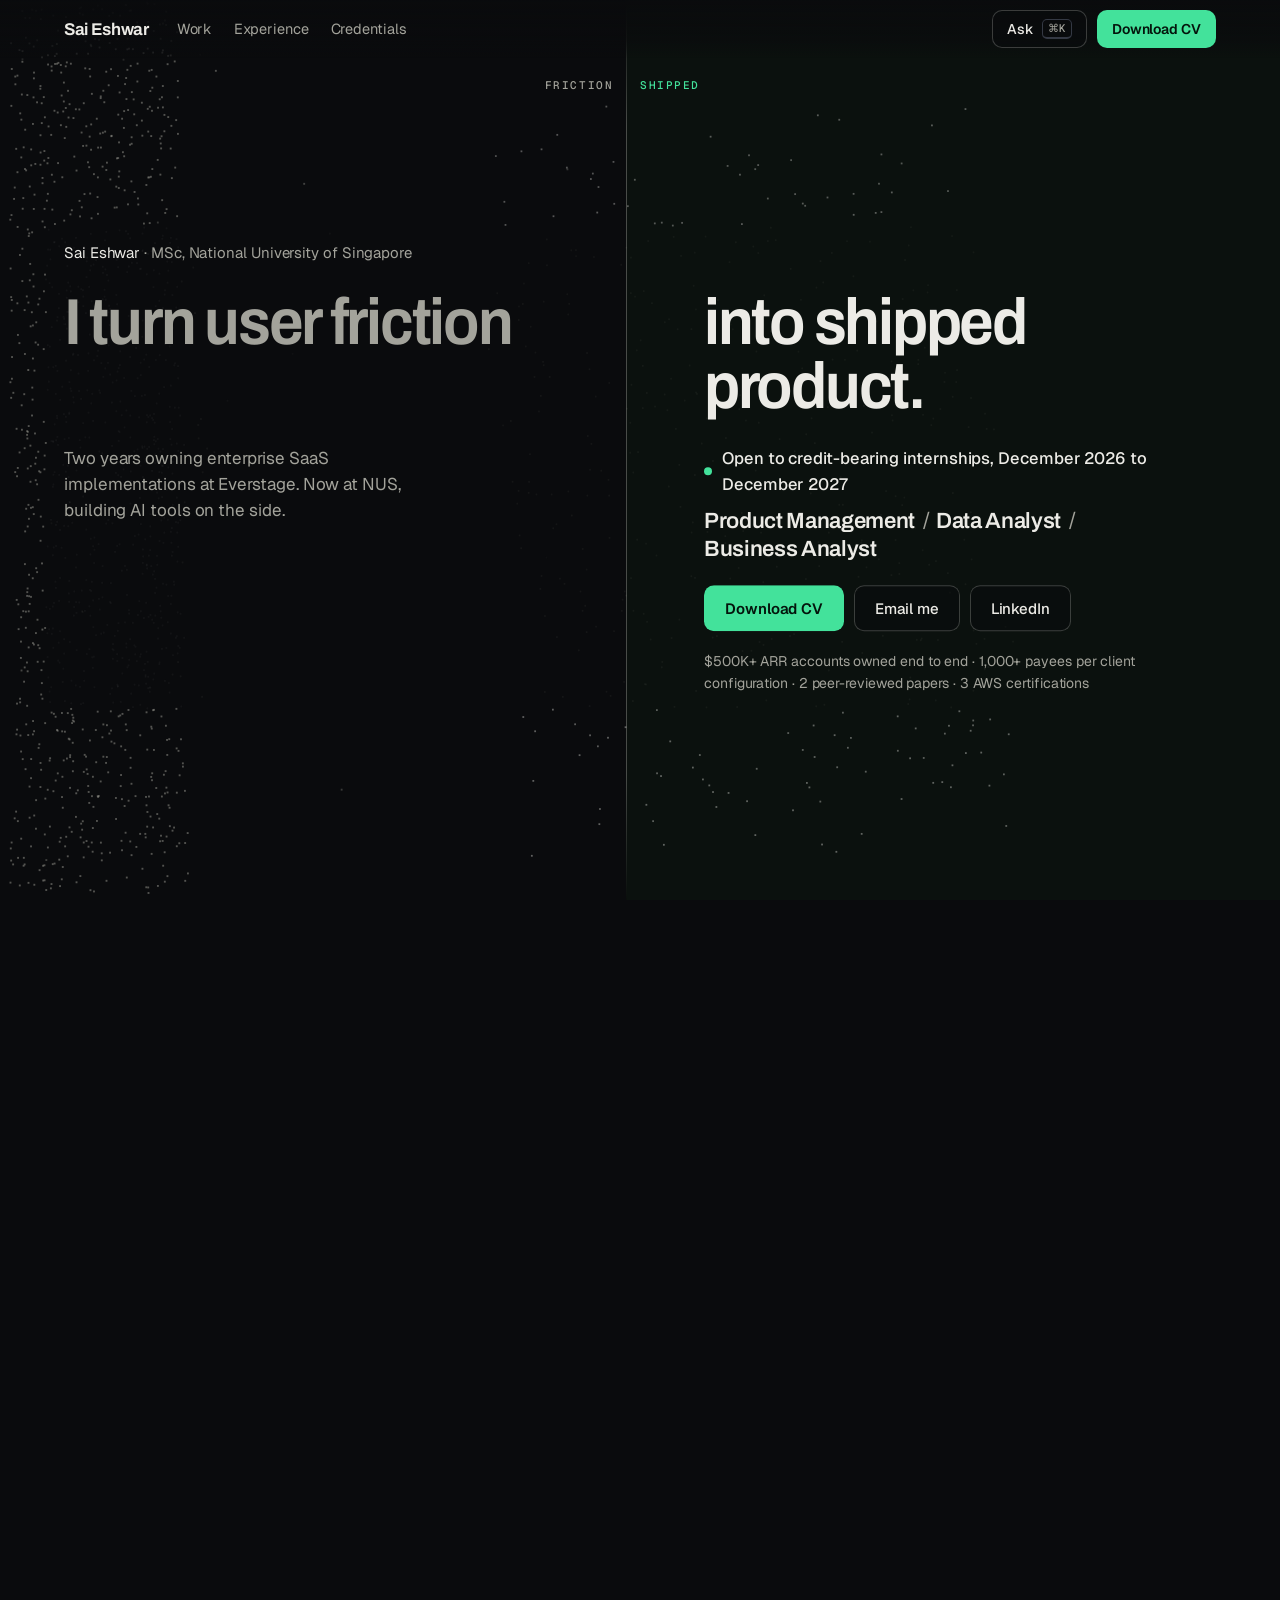
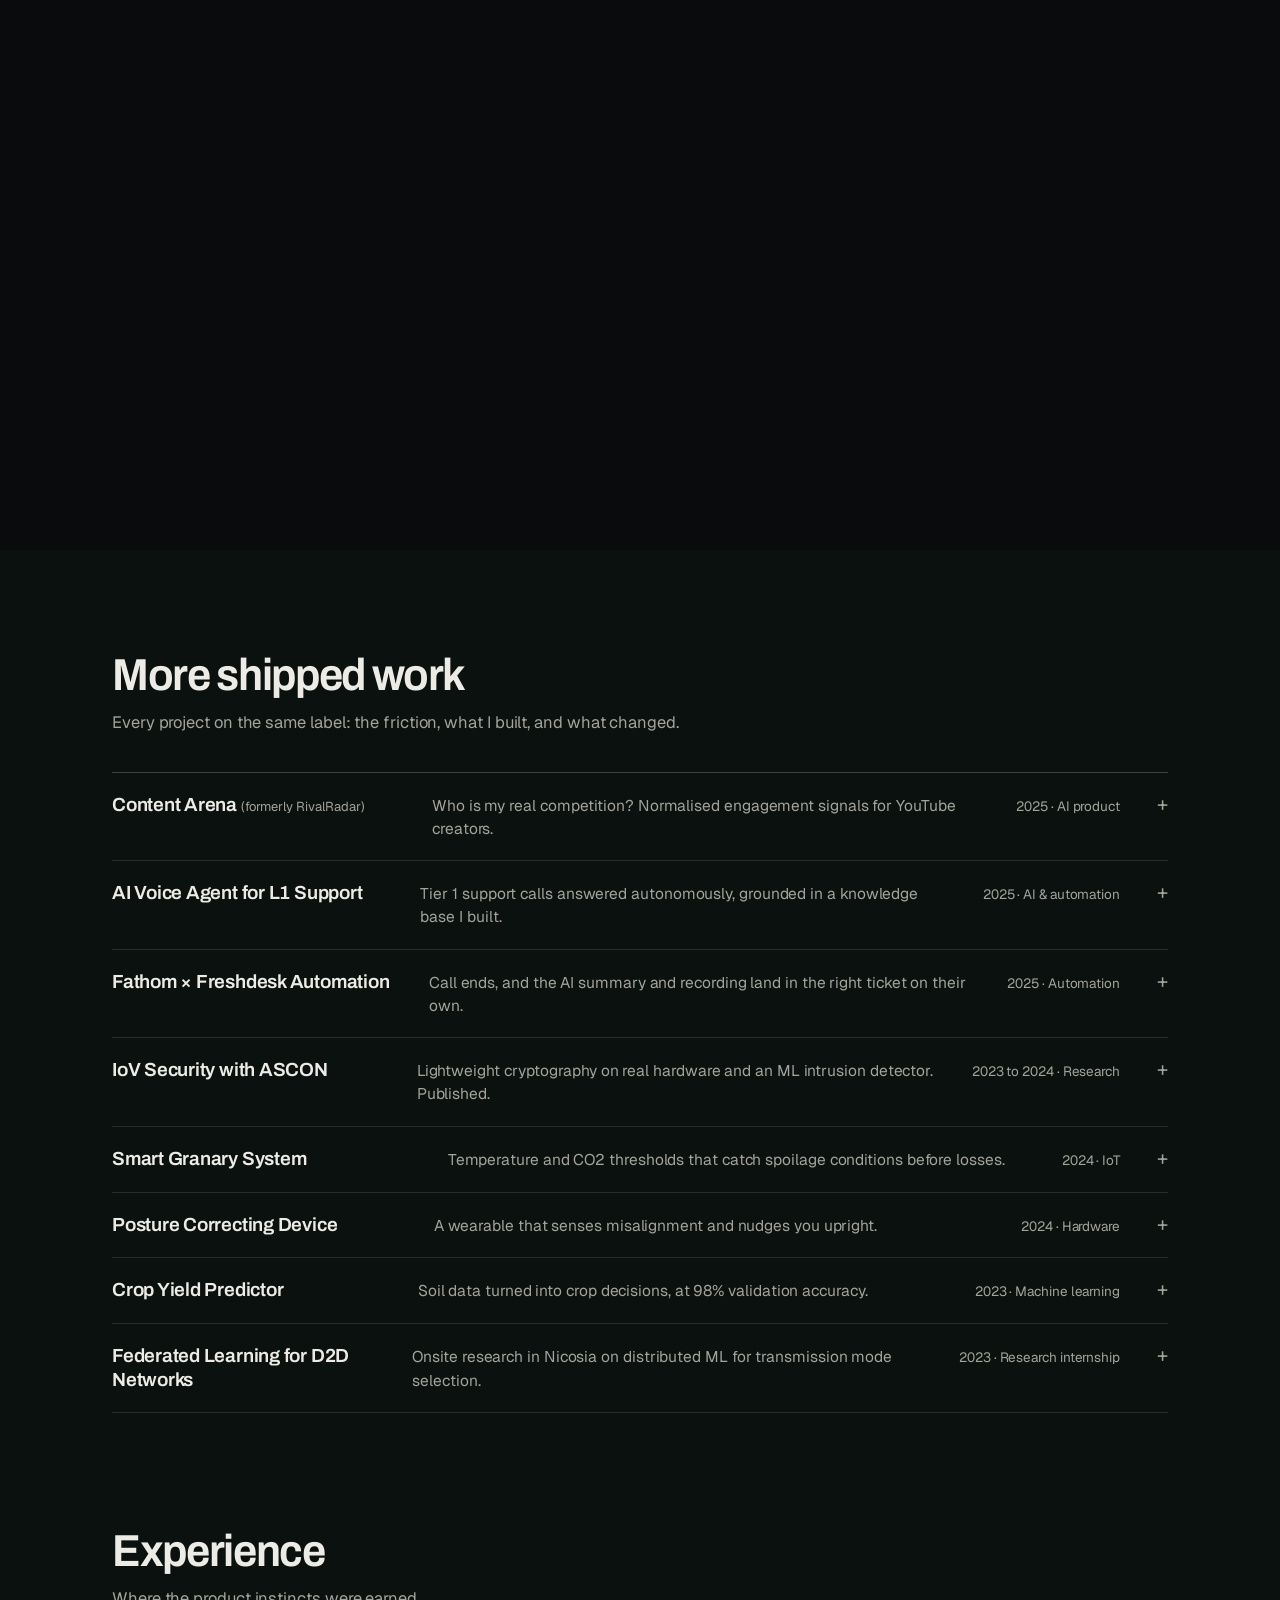
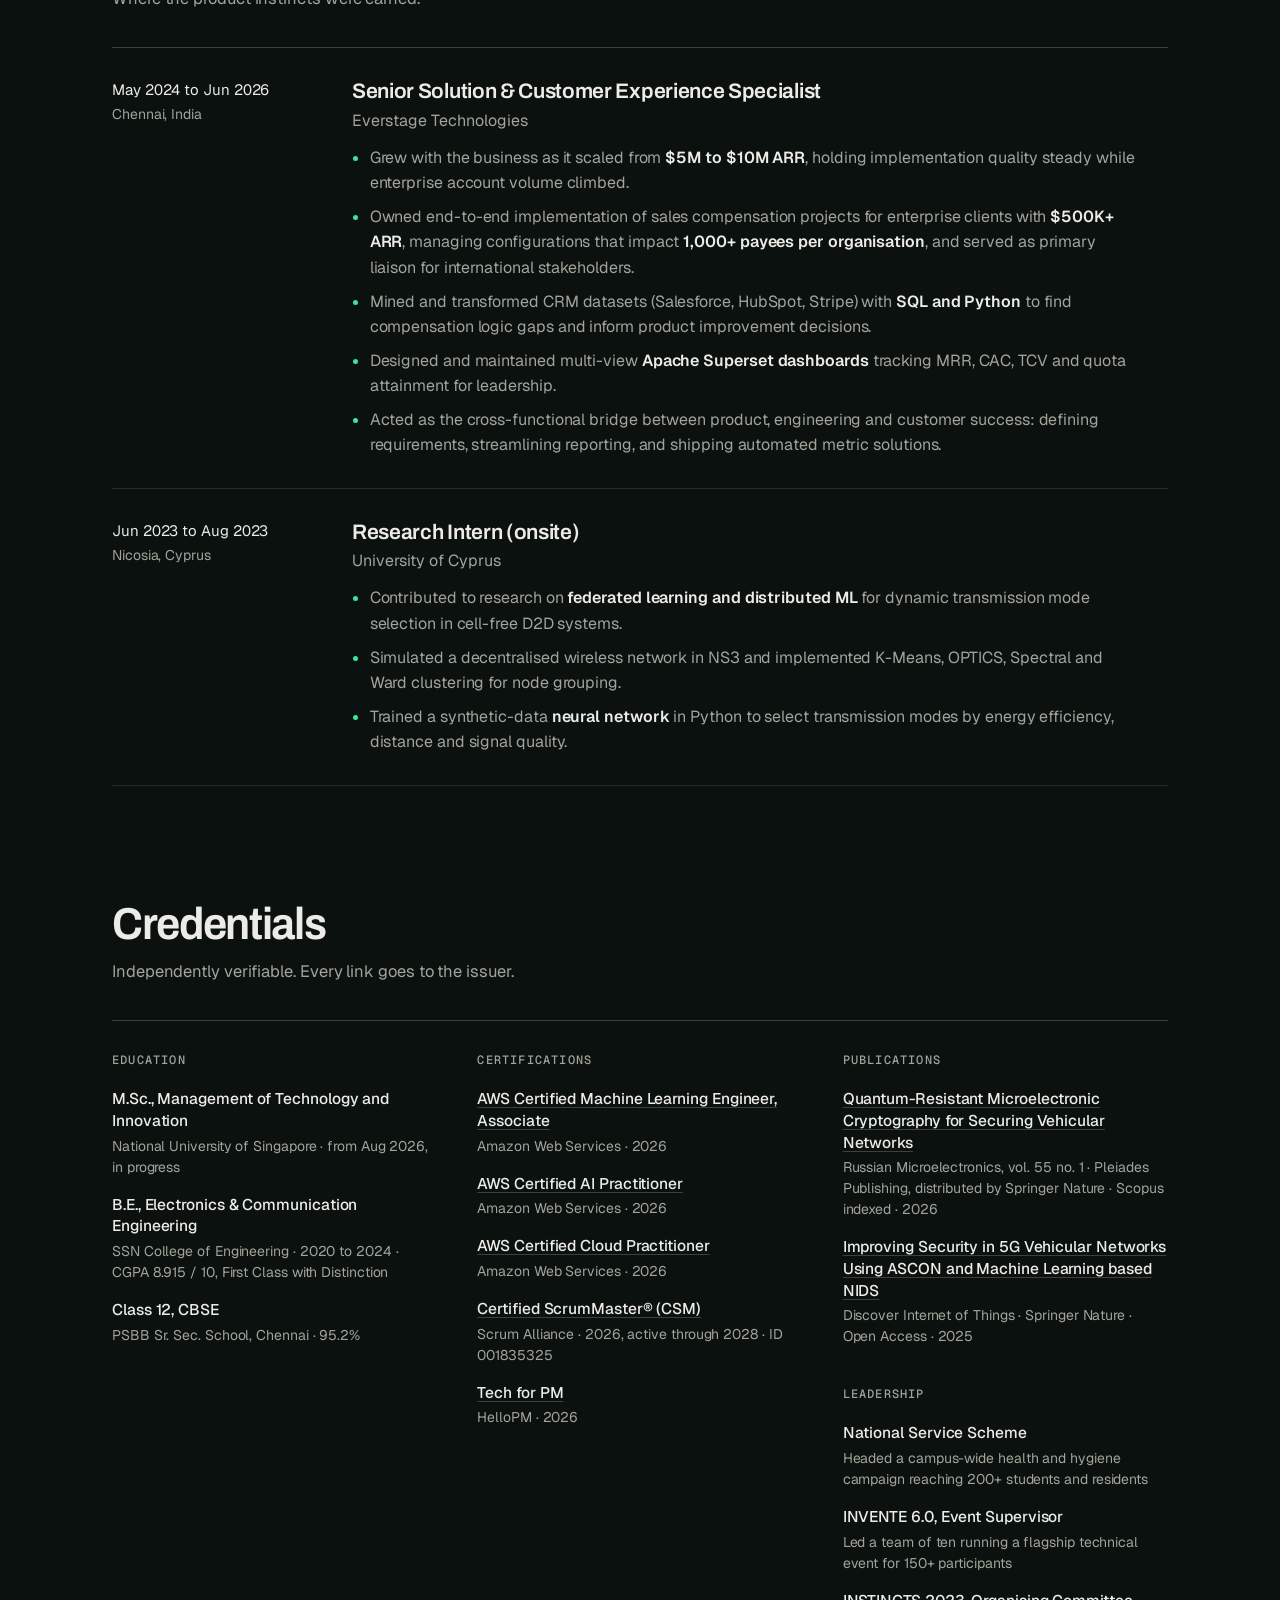
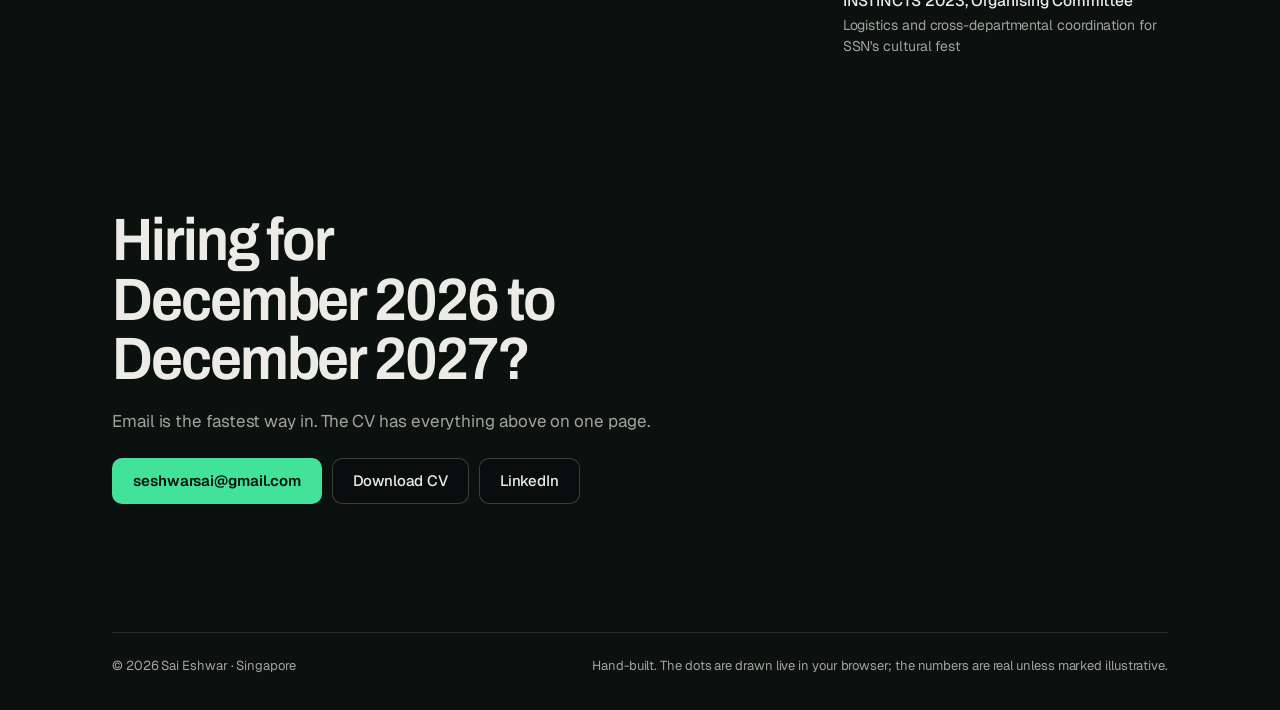
==== index.html @ 2a6b89d4 "Scroll-craft v3: split-stage portfolio for recruiters (preview branch) Recruiter-first hero with ava" ====
<!doctype html>
<html lang="en">
<head>
<meta charset="utf-8">
<meta name="viewport" content="width=device-width, initial-scale=1, viewport-fit=cover">
<title>Sai Eshwar · Product, Data and Business Analyst internships · Singapore</title>
<meta name="description" content="Sai Eshwar, NUS MSc student in Singapore. Open to credit-bearing Product Management, Data Analyst and Business Analyst internships from December 2026 to December 2027.">
<meta name="author" content="Sai Eshwar">
<meta name="theme-color" content="#0a0b0d">
<meta property="og:title" content="Sai Eshwar · I turn user friction into shipped product">
<meta property="og:description" content="Open to credit-bearing PM, Data Analyst and Business Analyst internships in Singapore, December 2026 to December 2027.">
<meta property="og:type" content="website">
<link rel="icon" href="data:image/svg+xml,<svg xmlns='http://www.w3.org/2000/svg' viewBox='0 0 32 32'><rect width='32' height='32' rx='7' fill='%230a0b0d'/><rect x='17' y='8' width='3' height='16' fill='%2343e29b'/><circle cx='10' cy='12' r='1.6' fill='%23a3a39b'/><circle cx='12' cy='19' r='1.6' fill='%23a3a39b'/><circle cx='8' cy='23' r='1.6' fill='%23a3a39b'/></svg>">
<link rel="preconnect" href="https://fonts.googleapis.com">
<link rel="preconnect" href="https://fonts.gstatic.com" crossorigin>
<link href="https://fonts.googleapis.com/css2?family=Archivo:wdth,wght@62..125,400..800&family=Geist:wght@400..600&family=Geist+Mono:wght@400;500&display=swap" rel="stylesheet">
<link rel="stylesheet" href="scrollcraft.css">
<link rel="stylesheet" href="site.css">
</head>
<body>

<a class="skip" href="#more">Skip to the full project list</a>

<header class="bar" id="bar">
  <a class="bar__mark" href="#top" data-goto="hero">Sai Eshwar</a>
  <nav class="bar__links" aria-label="Sections">
    <a href="#story" data-goto="p1">Work</a>
    <a href="#experience">Experience</a>
    <a href="#credentials">Credentials</a>
  </nav>
  <div class="bar__acts">
    <button type="button" class="btn btn--ghost btn--sm" data-cli aria-label="Ask sai.cli, the portfolio terminal">Ask <span class="kbd" aria-hidden="true">&#8984;K</span></button>
    <a class="btn btn--accent btn--sm" href="Sai_Eshwar_Resume.pdf" download>Download CV</a>
  </div>
</header>

<main id="top">

  <!-- THE SPLIT STAGE. One pinned act. Friction on one side, shipped on the
       other, and scroll moves the seam. story.js builds the timeline, writes
       every cue window, then mounts the engine. -->
  <section id="story" data-sc-act="pin" data-sc-span="9.5" aria-label="Featured work">
    <div data-sc-stage class="stage" id="stage">
      <canvas class="field" id="field" aria-hidden="true"></canvas>

      <div class="seam" aria-hidden="true">
        <span class="seam__lbl seam__lbl--fr">Friction</span>
        <span class="seam__lbl seam__lbl--sh">Shipped</span>
      </div>

      <!-- HERO: the recruiter's screen. Everything a recruiter needs is here,
           on the first frame, with nothing behind a scroll. -->
      <div class="part hero" data-part="hero">
        <div class="hero__grid" data-cue="hero">
          <p class="hero__who">Sai Eshwar <span>&middot; MSc, National University of Singapore</span></p>
          <h1 class="hero__h1"><span class="hero__a">I turn user friction</span> <span class="hero__b">into shipped product.</span></h1>
          <p class="hero__sub">Two years owning enterprise SaaS implementations at Everstage. Now at NUS, building AI tools on the side.</p>
          <div class="hero__offer">
            <p class="avail"><span class="dot" aria-hidden="true"></span>Open to credit-bearing internships, December 2026 to December 2027</p>
            <p class="roles"><span>Product Management</span> <i>/</i> <span>Data Analyst</span> <i>/</i> <span>Business Analyst</span></p>
            <div class="acts">
              <a class="btn btn--accent" href="Sai_Eshwar_Resume.pdf" download>Download CV</a>
              <a class="btn btn--ghost" href="mailto:seshwarsai@gmail.com">Email me</a>
              <a class="btn btn--ghost" href="https://linkedin.com/in/sai-eshwar-s-b529931bb" target="_blank" rel="noopener">LinkedIn</a>
            </div>
            <p class="proof">$500K+ ARR accounts owned end to end &middot; 1,000+ payees per client configuration &middot; 2 peer-reviewed papers &middot; 3 AWS certifications</p>
          </div>
        </div>
      </div>

      <!-- FEATURED: each project is a problem on the left and what got built
           on the right. The dots on the shipped side are the real figures. -->
      <article class="part" data-part="p1" data-form="payees">
        <div class="fr" data-cue="fr">
          <p class="kick">Everstage &middot; 2024 to 2026 &middot; Business analysis, implementation</p>
          <h2>Commission plans for 1,000+ payees, where one wrong rule means a wrong payout.</h2>
          <p>Enterprise sales teams live on these plans. The logic gaps hide in Salesforce, HubSpot and Stripe data until a payee finds them first.</p>
        </div>
        <div class="sh" data-cue="sh">
          <p>I owned implementations end to end for <b>$500K+ ARR</b> clients, mined the CRM data with SQL and Python to find the logic gaps before payees did, and built Superset dashboards for MRR, CAC and quota attainment while Everstage grew from <b>$5M to $10M ARR</b>.</p>
          <p class="cap">Each dot is one payee. The configurations I owned each touched 1,000 or more of them.</p>
        </div>
      </article>

      <article class="part" data-part="p2" data-form="retention">
        <div class="fr" data-cue="fr">
          <p class="kick">Forage PM Job Simulation &middot; 2026 &middot; Product management</p>
          <h2>Downloads were rising, and three teams could not agree on what the numbers meant.</h2>
          <p>A strategy RPG, <i>Legends of Aether</i>, was growing installs and losing players. Everyone was reading a different metric.</p>
        </div>
        <div class="sh" data-cue="sh">
          <p>I picked one KPI per question and argued why the near miss was wrong: <b>7-day retention over DAU</b>, because DAU mixes veterans in with new players and hides the drop-off. Then a 7-step plan that split one deck into three audiences: development, marketing and leadership.</p>
          <p class="cap">One dot per 100 installs. 10,000 installed, 3,000 came back on day 7: 30% retention. The worked example from my brief.</p>
        </div>
      </article>

      <article class="part" data-part="p3" data-form="seats">
        <div class="fr" data-cue="fr">
          <p class="kick">Decoding the 2026 Tamil Nadu Election &middot; 2026 &middot; Data analysis</p>
          <h2>8,000+ rows of raw Election Commission data, and a newsroom that needed one clear story.</h2>
          <p>Candidate-level results for all 234 constituencies, split across two election cycles, with party and seat names that did not match.</p>
        </div>
        <div class="sh" data-cue="sh">
          <p>I cleaned and reconciled both cycles in Python, computed seat flips, vote-share swings and margins, and shipped seven charts and an eleven-slide stakeholder deck. The headline underneath the noise: <b>163 of 234 seats changed party</b>.</p>
          <p class="cap">Each dot is a seat. The lit ones changed hands: 163 of 234, or 69.7%.</p>
        </div>
      </article>

      <article class="part" data-part="p4" data-form="dishes">
        <div class="fr" data-cue="fr">
          <p class="kick">NourishAI &middot; 2026 &middot; AI product</p>
          <h2>You cannot search a delivery app for &ldquo;high-protein, under 500 calories, not fried.&rdquo;</h2>
          <p>The deeper blocker: restaurant menus carry no nutrition data at all, so a query like that has nothing to run against.</p>
        </div>
        <div class="sh" data-cue="sh">
          <p>I built the missing data layer with an LLM <b>Generate, Enrich, Load</b> pipeline into Supabase, then a search where Claude Haiku turns the sentence into rules and Postgres ranks the dishes. The API key never touches the browser.</p>
          <p class="cap">Illustrative data. Each dot is a dish, plotted by calories and protein, and lit when it passes the query.</p>
        </div>
      </article>

      <!-- THE PEAK: the seam floods back to friction, then sweeps the whole
           width, and every dot on the page lands in the availability window. -->
      <div class="part peak" data-part="peak" data-form="window">
        <div class="peak__copy" data-cue="peak">
          <h2>Open to internships from December 2026 to December 2027.</h2>
          <p>Credit-bearing, through my NUS MSc, in Singapore. Product Management, Data Analyst or Business Analyst.</p>
          <div class="acts">
            <a class="btn btn--accent" href="Sai_Eshwar_Resume.pdf" download>Download CV</a>
            <a class="btn btn--ghost" href="mailto:seshwarsai@gmail.com">seshwarsai@gmail.com</a>
            <button type="button" class="btn btn--ghost" data-cli>Ask sai.cli anything</button>
          </div>
        </div>
      </div>
    </div>
  </section>

  <!-- EVERYTHING BELOW IS THE LEDGER: facts, on the shipped ground. -->
  <section class="ledger" id="more" aria-labelledby="more-h">
    <div class="wrap">
      <header class="ledger__head" data-sc-in>
        <h2 id="more-h">More shipped work</h2>
        <p>Every project on the same label: the friction, what I built, and what changed.</p>
      </header>

      <ol class="index" data-sc-in data-sc-stagger="45">
        <li><details>
          <summary><span class="ix__name">Content Arena <small>(formerly RivalRadar)</small></span><span class="ix__line">Who is my real competition? Normalised engagement signals for YouTube creators.</span><span class="ix__meta">2025 &middot; AI product</span></summary>
          <dl class="lbl">
            <dt>Friction</dt><dd>Creators know competition matters, but raw subscriber counts and view totals hide who is actually winning the same audience.</dd>
            <dt>Built</dt><dd>A competitor intelligence platform that discovers comparable channels and converts their performance into structured, normalised engagement signals.</dd>
            <dt>Changed</dt><dd>Creators get a defensible answer to who their real rivals are and which engagement levers separate them, instead of gut feel.</dd>
            <dt>Tools</dt><dd>YouTube Data API &middot; Vercel serverless &middot; competitor intelligence</dd>
          </dl>
        </details></li>
        <li><details>
          <summary><span class="ix__name">AI Voice Agent for L1 Support</span><span class="ix__line">Tier 1 support calls answered autonomously, grounded in a knowledge base I built.</span><span class="ix__meta">2025 &middot; AI &amp; automation</span></summary>
          <dl class="lbl">
            <dt>Friction</dt><dd>Support agents spent a large share of their day on repetitive Tier 1 questions with known answers.</dd>
            <dt>Built</dt><dd>A voice agent with ElevenLabs and N8N, a structured knowledge base curated from scratch, and a RAG pipeline so every answer is grounded in real product information.</dd>
            <dt>Changed</dt><dd>Tier 1 queries handled autonomously, freeing human agents for the calls that need judgment.</dd>
            <dt>Tools</dt><dd>ElevenLabs &middot; N8N &middot; RAG &middot; knowledge base design</dd>
          </dl>
        </details></li>
        <li><details>
          <summary><span class="ix__name">Fathom &times; Freshdesk Automation</span><span class="ix__line">Call ends, and the AI summary and recording land in the right ticket on their own.</span><span class="ix__meta">2025 &middot; Automation</span></summary>
          <dl class="lbl">
            <dt>Friction</dt><dd>After every customer call someone copied the summary and recording link into the matching ticket by hand. Slow, error prone, and skipped under load.</dd>
            <dt>Built</dt><dd>An N8N pipeline triggered on call completion: webhooks, REST API integrations, and conditional routing to match each call to the correct ticket.</dd>
            <dt>Changed</dt><dd>Post-call documentation became fully automatic, with no human step in the loop.</dd>
            <dt>Tools</dt><dd>N8N &middot; Fathom API &middot; Freshdesk API &middot; webhooks</dd>
          </dl>
        </details></li>
        <li><details>
          <summary><span class="ix__name">IoV Security with ASCON</span><span class="ix__line">Lightweight cryptography on real hardware and an ML intrusion detector. Published.</span><span class="ix__meta">2023 to 2024 &middot; Research</span></summary>
          <dl class="lbl">
            <dt>Friction</dt><dd>Vehicles on 5G networks exchange safety-critical data on constrained hardware. Heavy encryption is too slow; weak security invites DoS and MITM attacks.</dd>
            <dt>Built</dt><dd>ASCON on Raspberry Pi boards over MQTT, simulated DoS, MITM and password attacks with Snort and Kali Linux, and an ensemble ML voting classifier trained on CICIDS2017.</dd>
            <dt>Changed</dt><dd>99.95% DoS detection accuracy, ASCON validated at NPCR 99.42% against PRESENT, and a Springer Nature publication (2025).</dd>
            <dt>Tools</dt><dd>ASCON &middot; Raspberry Pi &middot; MQTT &middot; Snort &middot; CICIDS2017</dd>
          </dl>
        </details></li>
        <li><details>
          <summary><span class="ix__name">Smart Granary System</span><span class="ix__line">Temperature and CO2 thresholds that catch spoilage conditions before losses.</span><span class="ix__meta">2024 &middot; IoT</span></summary>
          <dl class="lbl">
            <dt>Friction</dt><dd>Stored grain spoils when temperature and CO2 drift, and round-the-clock manual monitoring does not scale.</dd>
            <dt>Built</dt><dd>A system that continuously tracks temperature and CO2 against defined thresholds and flags action the moment conditions drift.</dd>
            <dt>Changed</dt><dd>Optimal storage conditions with far less manual monitoring, reducing grain losses.</dd>
            <dt>Tools</dt><dd>IoT sensors &middot; threshold monitoring &middot; embedded systems</dd>
          </dl>
        </details></li>
        <li><details>
          <summary><span class="ix__name">Posture Correcting Device</span><span class="ix__line">A wearable that senses misalignment and nudges you upright.</span><span class="ix__meta">2024 &middot; Hardware</span></summary>
          <dl class="lbl">
            <dt>Friction</dt><dd>Poor posture builds up silently over long desk sessions, and people notice only once the strain has set in.</dd>
            <dt>Built</dt><dd>An Arduino Nano wearable with accelerometer and gyroscope sensors, and Embedded C that detects deviation from correct posture in real time.</dd>
            <dt>Changed</dt><dd>A vibration alert the instant alignment slips, so the wearer corrects in the moment.</dd>
            <dt>Tools</dt><dd>Arduino Nano &middot; Embedded C &middot; accelerometer and gyroscope</dd>
          </dl>
        </details></li>
        <li><details>
          <summary><span class="ix__name">Crop Yield Predictor</span><span class="ix__line">Soil data turned into crop decisions, at 98% validation accuracy.</span><span class="ix__meta">2023 &middot; Machine learning</span></summary>
          <dl class="lbl">
            <dt>Friction</dt><dd>Crop selection is often driven by tradition, yet soil type, moisture, pH and crop history strongly predict what will grow well.</dd>
            <dt>Built</dt><dd>Feature engineering across soil and crop-history variables from Kaggle datasets, and a Random Forest model validated on held-out data.</dd>
            <dt>Changed</dt><dd>98% prediction accuracy on validation data, turned into an actionable recommendation.</dd>
            <dt>Tools</dt><dd>Python &middot; Random Forest &middot; Kaggle</dd>
          </dl>
        </details></li>
        <li><details>
          <summary><span class="ix__name">Federated Learning for D2D Networks</span><span class="ix__line">Onsite research in Nicosia on distributed ML for transmission mode selection.</span><span class="ix__meta">2023 &middot; Research internship</span></summary>
          <dl class="lbl">
            <dt>Friction</dt><dd>Device-to-device systems must pick transmission modes dynamically, balancing energy, distance and signal quality without central coordination.</dd>
            <dt>Built</dt><dd>An NS3 simulation of a decentralised network, K-Means, OPTICS, Spectral and Ward clustering, and a neural network selecting transmission modes, visualised in NetAnim.</dd>
            <dt>Changed</dt><dd>A working mode-selection model for the group's federated learning research, built inside an international team.</dd>
            <dt>Tools</dt><dd>NS3 &middot; clustering &middot; neural networks &middot; NetAnim</dd>
          </dl>
        </details></li>
      </ol>
    </div>
  </section>

  <section class="ledger" id="experience" aria-labelledby="exp-h">
    <div class="wrap">
      <header class="ledger__head" data-sc-in>
        <h2 id="exp-h">Experience</h2>
        <p>Where the product instincts were earned.</p>
      </header>
      <div class="jobs">
        <article class="job" data-sc-in>
          <div class="job__when">May 2024 to Jun 2026<br><span>Chennai, India</span></div>
          <div>
            <h3>Senior Solution &amp; Customer Experience Specialist <span>Everstage Technologies</span></h3>
            <ul>
              <li>Grew with the business as it scaled from <b>$5M to $10M ARR</b>, holding implementation quality steady while enterprise account volume climbed.</li>
              <li>Owned end-to-end implementation of sales compensation projects for enterprise clients with <b>$500K+ ARR</b>, managing configurations that impact <b>1,000+ payees per organisation</b>, and served as primary liaison for international stakeholders.</li>
              <li>Mined and transformed CRM datasets (Salesforce, HubSpot, Stripe) with <b>SQL and Python</b> to find compensation logic gaps and inform product improvement decisions.</li>
              <li>Designed and maintained multi-view <b>Apache Superset dashboards</b> tracking MRR, CAC, TCV and quota attainment for leadership.</li>
              <li>Acted as the cross-functional bridge between product, engineering and customer success: defining requirements, streamlining reporting, and shipping automated metric solutions.</li>
            </ul>
          </div>
        </article>
        <article class="job" data-sc-in>
          <div class="job__when">Jun 2023 to Aug 2023<br><span>Nicosia, Cyprus</span></div>
          <div>
            <h3>Research Intern (onsite) <span>University of Cyprus</span></h3>
            <ul>
              <li>Contributed to research on <b>federated learning and distributed ML</b> for dynamic transmission mode selection in cell-free D2D systems.</li>
              <li>Simulated a decentralised wireless network in NS3 and implemented K-Means, OPTICS, Spectral and Ward clustering for node grouping.</li>
              <li>Trained a synthetic-data <b>neural network</b> in Python to select transmission modes by energy efficiency, distance and signal quality.</li>
            </ul>
          </div>
        </article>
      </div>
    </div>
  </section>

  <section class="ledger" id="credentials" aria-labelledby="cred-h">
    <div class="wrap">
      <header class="ledger__head" data-sc-in>
        <h2 id="cred-h">Credentials</h2>
        <p>Independently verifiable. Every link goes to the issuer.</p>
      </header>
      <div class="creds">
        <div class="col" data-sc-in>
          <h3>Education</h3>
          <dl class="rows">
            <dt>M.Sc., Management of Technology and Innovation</dt><dd>National University of Singapore &middot; from Aug 2026, in progress</dd>
            <dt>B.E., Electronics &amp; Communication Engineering</dt><dd>SSN College of Engineering &middot; 2020 to 2024 &middot; CGPA 8.915 / 10, First Class with Distinction</dd>
            <dt>Class 12, CBSE</dt><dd>PSBB Sr. Sec. School, Chennai &middot; 95.2%</dd>
          </dl>
        </div>
        <div class="col" data-sc-in>
          <h3>Certifications</h3>
          <dl class="rows">
            <dt><a href="https://www.credly.com/badges/e38b7429-5690-4ea4-a306-36b3cab20553/public_url" target="_blank" rel="noopener">AWS Certified Machine Learning Engineer, Associate</a></dt><dd>Amazon Web Services &middot; 2026</dd>
            <dt><a href="https://www.credly.com/badges/a8e058bc-98f3-436e-8871-6b1605e75144/public_url" target="_blank" rel="noopener">AWS Certified AI Practitioner</a></dt><dd>Amazon Web Services &middot; 2026</dd>
            <dt><a href="https://www.credly.com/badges/c7dfbae0-b392-4c11-82e8-4fca44d26d8f/public_url" target="_blank" rel="noopener">AWS Certified Cloud Practitioner</a></dt><dd>Amazon Web Services &middot; 2026</dd>
            <dt><a href="https://www.scrumalliance.org/members/search" target="_blank" rel="noopener">Certified ScrumMaster&reg; (CSM)</a></dt><dd>Scrum Alliance &middot; 2026, active through 2028 &middot; ID 001835325</dd>
            <dt><a href="https://hellopm.co/certificate/?certificate_id=SJHMZV" target="_blank" rel="noopener">Tech for PM</a></dt><dd>HelloPM &middot; 2026</dd>
          </dl>
        </div>
        <div class="col" data-sc-in>
          <h3>Publications</h3>
          <dl class="rows">
            <dt><a href="https://doi.org/10.1134/S106373972660007X" target="_blank" rel="noopener">Quantum-Resistant Microelectronic Cryptography for Securing Vehicular Networks</a></dt><dd>Russian Microelectronics, vol. 55 no. 1 &middot; Pleiades Publishing, distributed by Springer Nature &middot; Scopus indexed &middot; 2026</dd>
            <dt><a href="https://doi.org/10.1007/s43926-025-00226-1" target="_blank" rel="noopener">Improving Security in 5G Vehicular Networks Using ASCON and Machine Learning based NIDS</a></dt><dd>Discover Internet of Things &middot; Springer Nature &middot; Open Access &middot; 2025</dd>
          </dl>
          <h3 class="col__h3b">Leadership</h3>
          <dl class="rows">
            <dt>National Service Scheme</dt><dd>Headed a campus-wide health and hygiene campaign reaching 200+ students and residents</dd>
            <dt>INVENTE 6.0, Event Supervisor</dt><dd>Led a team of ten running a flagship technical event for 150+ participants</dd>
            <dt>INSTINCTS 2023, Organising Committee</dt><dd>Logistics and cross-departmental coordination for SSN's cultural fest</dd>
          </dl>
        </div>
      </div>
    </div>
  </section>

  <section class="close" id="contact" aria-labelledby="close-h">
    <div class="wrap close__in" data-sc-in>
      <h2 id="close-h">Hiring for December 2026 to December 2027?</h2>
      <p>Email is the fastest way in. The CV has everything above on one page.</p>
      <div class="acts">
        <a class="btn btn--accent" href="mailto:seshwarsai@gmail.com">seshwarsai@gmail.com</a>
        <a class="btn btn--ghost" href="Sai_Eshwar_Resume.pdf" download>Download CV</a>
        <a class="btn btn--ghost" href="https://linkedin.com/in/sai-eshwar-s-b529931bb" target="_blank" rel="noopener">LinkedIn</a>
      </div>
      <footer class="foot">
        <span>&copy; 2026 Sai Eshwar &middot; Singapore</span>
        <span>Hand-built. The dots are drawn live in your browser; the numbers are real unless marked illustrative.</span>
      </footer>
    </div>
  </section>
</main>

<!-- SAI.CLI -->
<div id="cliOverlay" role="dialog" aria-modal="true" aria-label="sai.cli interactive terminal">
  <div class="cli-win">
    <div class="cli-bar">
      <div class="cli-dots" aria-hidden="true"><span></span><span></span><span></span></div>
      <div class="cli-title">guest@sai-eshwar: ~/cli &middot; <b>&#9679; online</b></div>
      <button class="cli-close" id="cliCloseBtn">esc</button>
    </div>
    <div class="cli-body" id="cliBody" aria-live="polite"></div>
    <div class="cli-input-row">
      <span class="cli-prompt">&#10095;</span>
      <input id="cliInput" type="text" autocomplete="off" spellcheck="false" aria-label="Ask sai.cli" placeholder="type / for commands, or just ask anything about Sai&hellip;">
      <span class="cli-send">&#8629; send</span>
    </div>
    <div class="cli-foot">
      <span>by using this shell you agree that Sai is worth interviewing</span>
      <span><span class="kbd">&#8984;K</span> toggle &middot; <span class="kbd">esc</span> close &middot; /help</span>
    </div>
  </div>
</div>

<script src="scrollcraft.js"></script>
<script src="story.js"></script>
<script src="cli.js"></script>
</body>
</html>
---- scrollcraft.css ----
/* ============================================================================
   scrollcraft.css: the taste floor
   ----------------------------------------------------------------------------
   Two layers, and the split matters:

     TOKENS   what you override per brand. Colour roles, the type ramp, the
              spacing scale, elevation, motion. A brand is ~12 values.
     DEVICES  what the engine drives. Do not restyle these to taste; they are
              the mechanism. Style your own markup instead.

   Nothing here draws a "component". There are no card, badge, or pill classes,
   because a stylesheet that ships those is how every page built on it ends up
   with the same shapes. You get a floor and a vocabulary; the composition is
   yours.
   ========================================================================== */

/* ---------------------------------------------------------------- tokens -- */
:root {
  /* --- colour roles. Override these six and the page is rebranded. -------- */
  --sc-canvas:      #08090b;   /* the page ground. Drift interpolates this.   */
  --sc-surface:     #101217;   /* anything raised off the ground             */
  --sc-ink:         #f4f2ef;   /* primary text                               */
  --sc-ink-soft:    #9a9ba1;   /* secondary text. Tinted, never flat gray.   */
  --sc-accent:      #d8ff3e;   /* ONE accent. It owns a region, not confetti. */
  --sc-accent-ink:  #08090b;   /* text that sits on the accent               */

  --sc-hairline:    color-mix(in oklab, var(--sc-ink) 12%, transparent);
  --sc-hairline-strong: color-mix(in oklab, var(--sc-ink) 22%, transparent);

  /* --- type. Two families max. Display carries voice, text carries prose. - */
  --sc-font-display: "Instrument Sans", "Geist", system-ui, sans-serif;
  --sc-font-text:    "Geist", system-ui, sans-serif;
  --sc-font-mono:    "Geist Mono", ui-monospace, monospace;

  /* Fluid ramp. Tracking tightens as size grows because a face set at 6rem
     with 0 tracking reads loose; this is optical correction, not decoration. */
  --sc-t-xs:   clamp(0.75rem, 0.72rem + 0.15vw, 0.82rem);
  --sc-t-sm:   clamp(0.875rem, 0.84rem + 0.18vw, 0.95rem);
  --sc-t-base: clamp(1rem, 0.96rem + 0.22vw, 1.125rem);
  --sc-t-lg:   clamp(1.2rem, 1.1rem + 0.5vw, 1.5rem);
  --sc-t-xl:   clamp(1.6rem, 1.35rem + 1.2vw, 2.25rem);
  --sc-t-2xl:  clamp(2.1rem, 1.6rem + 2.4vw, 3.4rem);
  --sc-t-3xl:  clamp(2.8rem, 1.9rem + 4.2vw, 5rem);
  --sc-t-4xl:  clamp(3.4rem, 1.9rem + 6.6vw, 7.5rem);

  --sc-track-tight:  -0.035em;
  --sc-track-snug:   -0.02em;
  --sc-track-normal: -0.005em;
  --sc-track-wide:    0.08em;

  --sc-leading-none: 0.94;
  --sc-leading-tight: 1.06;
  --sc-leading-body: 1.62;

  --sc-measure: 62ch;

  /* --- space. 4px base: the useful middle steps an 8-only scale misses. --- */
  --sc-1: 0.25rem;  --sc-2: 0.5rem;   --sc-3: 0.75rem;  --sc-4: 1rem;
  --sc-5: 1.5rem;   --sc-6: 2rem;     --sc-7: 3rem;     --sc-8: 4rem;
  --sc-9: 6rem;     --sc-10: 8rem;    --sc-11: 12rem;

  /* Section rhythm is fluid so a phone doesn't inherit desktop air. */
  --sc-section: clamp(4.5rem, 9vw, 11rem);
  --sc-gutter:  clamp(1.25rem, 5vw, 5.5rem);
  --sc-maxw:    82rem;

  /* --- radius. Pick one scale for the page and hold it. ------------------- */
  --sc-r-sm: 6px;  --sc-r-md: 12px;  --sc-r-lg: 20px;  --sc-r-pill: 999px;

  /* --- elevation. Every shadow has an offset AND a soft blur, and is tinted
         to the canvas hue. A zero-offset coloured halo is decoration, not
         depth, so there isn't one here. ---------------------------------- */
  --sc-shadow-color: 220 40% 2%;
  --sc-e1: 0 1px 2px hsl(var(--sc-shadow-color) / 0.28),
           0 2px 6px -1px hsl(var(--sc-shadow-color) / 0.20);
  --sc-e2: 0 2px 4px hsl(var(--sc-shadow-color) / 0.24),
           0 8px 18px -4px hsl(var(--sc-shadow-color) / 0.30);
  --sc-e3: 0 4px 8px hsl(var(--sc-shadow-color) / 0.22),
           0 18px 40px -8px hsl(var(--sc-shadow-color) / 0.38),
           0 48px 90px -24px hsl(var(--sc-shadow-color) / 0.30);

  /* Edge light: a 1px top highlight sells a raised surface better than any
     amount of blur, because real raised things catch light on their lip. */
  --sc-edge: inset 0 1px 0 color-mix(in oklab, var(--sc-ink) 10%, transparent);

  /* --- motion. Built-in CSS easings are too weak for UI. ------------------ */
  --sc-ease-out:    cubic-bezier(0.23, 1, 0.32, 1);
  --sc-ease-in-out: cubic-bezier(0.77, 0, 0.175, 1);
  --sc-ease-drawer: cubic-bezier(0.32, 0.72, 0, 1);
  --sc-d-fast: 160ms;  --sc-d-base: 240ms;  --sc-d-slow: 420ms;

  --sc-z-stage: 1; --sc-z-copy: 20; --sc-z-chrome: 60;
}

/* --------------------------------------------------------------- reset -- */
*, *::before, *::after { box-sizing: border-box; }
html { -webkit-text-size-adjust: 100%; scroll-behavior: smooth; }
@media (prefers-reduced-motion: reduce) { html { scroll-behavior: auto; } }

body {
  margin: 0;
  background: var(--sc-canvas);
  color: var(--sc-ink);
  font-family: var(--sc-font-text);
  font-size: var(--sc-t-base);
  line-height: var(--sc-leading-body);
  letter-spacing: var(--sc-track-normal);
  -webkit-font-smoothing: antialiased;
  text-rendering: optimizeLegibility;
  font-synthesis-weight: none;
  overflow-x: clip;
}
img, video, canvas, svg { display: block; max-width: 100%; }
button, input, select, textarea { font: inherit; color: inherit; }

/* ------------------------------------------------- the browser surfaces --
   The parts you did not draw still carry the design. Selection, caret, focus
   ring, scrollbar and tabular numerals all ship with defaults that belong to no
   design system. Theming them is the cheapest signal that a page was built
   rather than assembled, and it is the step that gets skipped most reliably. */
::selection { background: var(--sc-accent); color: var(--sc-accent-ink); }
:root { caret-color: var(--sc-accent); accent-color: var(--sc-accent); }
:focus-visible {
  outline: 2px solid var(--sc-accent);
  outline-offset: 3px;
  border-radius: var(--sc-r-sm);
}
:where(a) { color: inherit; text-decoration-thickness: 1px; text-underline-offset: 0.22em; }
@supports (scrollbar-color: auto) {
  html { scrollbar-color: color-mix(in oklab, var(--sc-ink) 26%, transparent) transparent; scrollbar-width: thin; }
}
:where(table, .sc-nums, [data-sc-count]) { font-variant-numeric: tabular-nums; }

/* ----------------------------------------------------------- typography -- */
.sc-display {
  font-family: var(--sc-font-display);
  font-weight: 500;
  line-height: var(--sc-leading-none);
  letter-spacing: var(--sc-track-tight);
  text-wrap: balance;
  margin: 0;
}
.sc-display--xl { font-size: var(--sc-t-4xl); }
.sc-display--lg { font-size: var(--sc-t-3xl); }
.sc-display--md { font-size: var(--sc-t-2xl); letter-spacing: var(--sc-track-snug); }
.sc-lede {
  font-size: var(--sc-t-lg);
  line-height: 1.44;
  letter-spacing: var(--sc-track-snug);
  color: var(--sc-ink);
  max-width: 46ch;
  text-wrap: pretty;
  margin: 0;
}
.sc-body { max-width: var(--sc-measure); color: var(--sc-ink-soft); text-wrap: pretty; margin: 0; }
.sc-label {
  font-family: var(--sc-font-mono);
  font-size: var(--sc-t-xs);
  letter-spacing: var(--sc-track-wide);
  text-transform: uppercase;
  color: var(--sc-ink-soft);
}

/* ---------------------------------------------------------------- layout -- */
.sc-wrap { width: 100%; max-width: var(--sc-maxw); margin-inline: auto; padding-inline: var(--sc-gutter); }
.sc-section { padding-block: var(--sc-section); }
/* More space above a heading than below it: the gap belongs to the boundary,
   not to the pair. */
.sc-stack > * + * { margin-top: var(--sc-4); }
.sc-stack > :is(h1,h2,h3) { margin-top: var(--sc-7); }
.sc-stack > :is(h1,h2,h3):first-child { margin-top: 0; }
.sc-rule { height: 1px; border: 0; background: var(--sc-hairline); margin: 0; }

/* =============================================================== DEVICES ==
   Driven by the engine. Restyle your own markup, not these.                */

.sc-act--pinned { position: relative; }
.sc-stage {
  position: sticky; top: 0;
  height: 100vh; height: 100svh;
  overflow: clip;
  z-index: var(--sc-z-stage);
}

/* scrub / sequence media */
.sc-stage :is(video[data-sc-scrub], canvas[data-sc-sequence], .sc-stage__poster) {
  position: absolute; inset: 0;
  width: 100%; height: 100%;
  object-fit: cover;
}
video[data-sc-scrub] { opacity: 0; transition: opacity 380ms var(--sc-ease-out); }
.sc-has-clip video[data-sc-scrub] { opacity: 1; }
/* The poster is a live frame-holder, not a placeholder: it stays up until a
   real video frame has painted, which is what stops the blank-stage flash. */
.sc-stage__poster { z-index: 0; transition: opacity 380ms var(--sc-ease-out); }
.sc-has-clip .sc-stage__poster { opacity: 0; }

/* A scrim only where text sits. A full-frame darkening layer flattens the
   image everywhere to fix contrast in one corner. */
.sc-scrim {
  position: absolute; inset: 0; pointer-events: none; z-index: 1;
  background: linear-gradient(
    var(--sc-scrim-angle, 180deg),
    color-mix(in oklab, var(--sc-canvas) var(--sc-scrim-a, 78%), transparent) 0%,
    color-mix(in oklab, var(--sc-canvas) 30%, transparent) 42%,
    transparent 68%);
}
/* Point the scrim at the copy. A scrim gradient that darkens the top while the
   copy sits at the bottom fixes contrast nowhere and flattens the image
   everywhere, which is the most common way text-over-video goes wrong. */
.sc-scrim--bottom { --sc-scrim-angle: 0deg; }
.sc-scrim--left   { --sc-scrim-angle: 90deg; }
.sc-scrim--right  { --sc-scrim-angle: 270deg; }

/* Corner scrims, for copy anchored to a corner. An edge gradient has to darken
   a whole band across the frame to cover one corner; a corner gradient puts the
   density where the text is and leaves the rest of the image alone. Pair with
   .sc-copy--lead / .sc-copy--trail. */
.sc-scrim--lead {
  background: linear-gradient(to top right,
    color-mix(in oklab, var(--sc-canvas) 94%, transparent) 0%,
    color-mix(in oklab, var(--sc-canvas) 72%, transparent) 30%,
    color-mix(in oklab, var(--sc-canvas) 30%, transparent) 52%,
    transparent 72%);
}
.sc-scrim--trail {
  background: linear-gradient(to top left,
    color-mix(in oklab, var(--sc-canvas) 94%, transparent) 0%,
    color-mix(in oklab, var(--sc-canvas) 72%, transparent) 30%,
    color-mix(in oklab, var(--sc-canvas) 30%, transparent) 52%,
    transparent 72%);
}
/* A band across the bottom, for copy that spans the full width of the frame.
   That is what both corner anchors become below 860px, and it is also the right
   shape whenever the copy block is wider than a corner. */
.sc-scrim--band {
  background: linear-gradient(to top,
    color-mix(in oklab, var(--sc-canvas) 94%, transparent) 0%,
    color-mix(in oklab, var(--sc-canvas) 74%, transparent) 22%,
    color-mix(in oklab, var(--sc-canvas) 30%, transparent) 42%,
    transparent 58%);
}
.sc-scrim--vignette {
  background: radial-gradient(120% 90% at 50% 45%, transparent 40%,
              color-mix(in oklab, var(--sc-canvas) 70%, transparent) 100%);
}

/* copy over a stage.
   max-width is in rem, never ch. A `ch` on this container resolves against the
   CONTAINER's font-size (body size), not the display size of the heading inside
   it, so `max-width: 20ch` here silently produces a ~180px column and wraps a
   hero headline to six lines. Set a ch measure on the text element itself. */
.sc-copy {
  position: absolute; z-index: var(--sc-z-copy);
  inset-inline: var(--sc-gutter);
  max-width: min(46rem, 76vw);
  will-change: opacity, transform;
}
.sc-copy--lead   { left: var(--sc-gutter); bottom: clamp(3rem, 12vh, 9rem); }
/* inset-inline FIRST. It is the shorthand for left+right, so declaring it after
   `left: 50%` resets left to auto and the block drifts off the left edge. */
.sc-copy--center { inset-inline: auto; left: 50%; top: 50%; translate: -50% -50%; text-align: center; }
.sc-copy--trail  { inset-inline: auto; right: var(--sc-gutter); bottom: clamp(3rem, 12vh, 9rem); text-align: right; }

/* cue defaults: the engine writes opacity/transform inline, these are the
   pre-paint state so nothing flashes before the first read() */
[data-sc-cue] { opacity: 0; will-change: opacity, transform; }
.sc-ready [data-sc-cue] { transition: none; }

/* kinetic split */
.sc-split { display: inline-block; overflow: hidden; vertical-align: top; }
/* Descenders live below the baseline; a line mask clipped to the line box eats
   the tails off g, y, p, j. The padding buys them room back. */
.sc-split--line { display: block; padding-bottom: 0.14em; margin-bottom: -0.14em; }
.sc-split__i { display: inline-block; will-change: transform, opacity; }
.sc-is-split { opacity: 1 !important; }

/* horizontal rail */
[data-sc-pan] { display: flex; will-change: transform; }

/* reveal + parallax */
[data-sc-reveal] { will-change: clip-path; }
[data-sc-parallax] { will-change: transform; }

/* flow reveal (fires once) */
[data-sc-in], [data-sc-stagger] > * {
  opacity: 0;
  transform: translate3d(0, 14px, 0);
  transition: opacity 620ms var(--sc-ease-out), transform 620ms var(--sc-ease-out);
}
[data-sc-in].sc-in, [data-sc-stagger] > .sc-in { opacity: 1; transform: none; }

/* pointer devices */
[data-sc-tilt] { transform-style: preserve-3d; will-change: transform; }
[data-sc-magnet] { will-change: transform; }
/* isolation always; position only if nothing more specific already set it.
   Written with :where() (zero specificity) on purpose: a plain `position:
   relative` here has the same weight as `.sc-stage` and, being later in the
   file, silently wins. A stage carrying both attributes then stops being
   sticky and the whole act scrolls away instead of pinning. */
[data-sc-spotlight] { isolation: isolate; }
:where([data-sc-spotlight]) { position: relative; }
[data-sc-spotlight]::after {
  content: ""; position: absolute; inset: 0; pointer-events: none; z-index: 2;
  background: radial-gradient(
    28rem 28rem at calc(var(--sc-mx, 0.5) * 100%) calc(var(--sc-my, 0.5) * 100%),
    color-mix(in oklab, var(--sc-accent) 16%, transparent), transparent 70%);
  opacity: 0; transition: opacity var(--sc-d-slow) var(--sc-ease-out);
}
[data-sc-spotlight]:hover::after { opacity: 1; }

/* =========================================================== WORLDFLIGHT ==
   One fixed stage for the whole page. The only thing in document flow is the
   spacer, and it is empty. If you find yourself adding a section here, you want
   act mode instead: the moment a real block scrolls past the fixed stage, the
   page has a seam again and the whole point is gone.                        */

[data-sc-mode="worldflight"] { position: relative; }

.sc-world {
  position: fixed; inset: 0;
  overflow: clip;
  z-index: var(--sc-z-stage);
  background: var(--sc-canvas);
}

/* Every leg is mounted for the life of the page and stacked in the same box.
   The engine owns opacity, visibility and z-index here; do not set them. */
.sc-world__seg {
  position: absolute; inset: 0;
  opacity: 0;
  will-change: opacity;
}
.sc-world__seg > :is(video, img, canvas) {
  position: absolute; inset: 0;
  width: 100%; height: 100%;
  object-fit: cover;
}
/* The poster is the frame-holder AND the first camera move: the engine pushes
   it in slowly until a real decoded frame is available to replace it. */
.sc-world__poster {
  z-index: 0;
  transform-origin: 50% 50%;
  transition: opacity 420ms var(--sc-ease-out);
}
.sc-world__seg > video { z-index: 1; }
.sc-world__seg.sc-has-clip .sc-world__poster { opacity: 0; }
/* The act stylesheet lights a clip through its ancestor act. A worldflight leg
   has no act, so match the class the engine also writes on the clip itself. */
video[data-sc-scrub].sc-has-clip { opacity: 1; }

/* The copy layer is fixed too, and inert by default: the engine hands
   pointer-events back to a block only while it is actually legible. */
.sc-world__copy {
  position: fixed; inset: 0;
  z-index: var(--sc-z-copy);
  pointer-events: none;
}
.sc-world__scrim { position: absolute; inset: 0; pointer-events: none; z-index: 0; }
[data-sc-copy] {
  opacity: 0;
  pointer-events: none;
  will-change: opacity, transform;
}
.sc-ready [data-sc-copy] { transition: none; }

/* The track. Empty on purpose. */
.sc-world__spacer { pointer-events: none; }

/* scroll progress */
[data-sc-progress] {
  position: fixed; inset: 0 0 auto 0; height: 2px; z-index: var(--sc-z-chrome);
  background: var(--sc-accent); transform-origin: 0 50%; transform: scaleX(0);
  will-change: transform;
}

/* ----------------------------------------------------------- atmosphere --
   Depth is not only shadow. Grain keeps a flat dark ground from banding, and
   it is the difference between "a dark page" and "a lit room". */
.sc-grain { position: fixed; inset: 0; pointer-events: none; z-index: 3; opacity: 0.045; }
.sc-grain::before {
  content: ""; position: absolute; inset: -50%;
  background-image: url("data:image/svg+xml;utf8,<svg xmlns='http://www.w3.org/2000/svg' width='140' height='140'><filter id='n'><feTurbulence type='fractalNoise' baseFrequency='0.85' numOctaves='3'/></filter><rect width='140' height='140' filter='url(%23n)'/></svg>");
}

/* -------------------------------------------------------- reduced motion -- */
@media (prefers-reduced-motion: reduce) {
  /* Fewer and gentler, not zero. Opacity still carries the reveal so the page
     is comprehensible; every position change is dropped. */
  [data-sc-in], [data-sc-stagger] > * { transform: none; transition-duration: 220ms; }
  [data-sc-parallax], [data-sc-pan], .sc-split__i { transform: none !important; }
  /* A wipe is a position change too. Show reveal content settled. */
  [data-sc-reveal] { clip-path: none !important; }
  /* A rail's transform IS its navigation, not decoration. Zeroing it the way
     parallax and kinetic type are zeroed parks the act on its first screenful
     and makes everything past the fold unreachable: a device degrading into
     missing content. Hand the travel back to the reader as an ordinary scroll
     region instead, so the same items are all still gettable without motion.
     A build that would rather re-lay the rail out as a grid can still do that;
     this is the floor, not the ceiling. */
  [data-sc-act="pan"] .sc-stage,
  [data-sc-act="pan"] [data-sc-stage] {
    overflow-x: auto; overflow-y: hidden;
    overscroll-behavior-x: contain;
    scroll-snap-type: x proximity;
  }
  [data-sc-pan] > * { scroll-snap-align: center; }
  [data-sc-spotlight]::after { display: none; }
  /* A worldflight keeps its whole story here. No clip is ever fetched, so the
     posters are the film, and they cross-dissolve through exactly the same
     seams at exactly the same scroll positions. The push-in and the copy drift
     are the only things that go. */
  .sc-world__poster, [data-sc-copy] { transform: none !important; }
}

/* --------------------------------------------------------------- mobile -- */
@media (max-width: 860px) {
  .sc-copy { inset-inline: var(--sc-gutter); max-width: none; }
  .sc-copy--trail { text-align: left; }
  .sc-stage { height: 100svh; }
  /* .sc-copy--trail re-anchors to the left and spans the full width here, so a
     bottom-RIGHT corner gradient darkens the one corner the copy just left and
     guarantees a contrast failure over any bright clip. Point the density at
     the copy: the same band .sc-scrim--band paints. */
  .sc-scrim--trail {
    background: linear-gradient(to top,
      color-mix(in oklab, var(--sc-canvas) 94%, transparent) 0%,
      color-mix(in oklab, var(--sc-canvas) 74%, transparent) 22%,
      color-mix(in oklab, var(--sc-canvas) 30%, transparent) 42%,
      transparent 58%);
  }
}
---- site.css ----
/* ============================================================================
   site.css: Sai Eshwar's portfolio, on the scrollcraft floor.
   Tokens first (the rebrand), then the page's own markup. Nothing here
   restyles the engine's devices.
   ========================================================================== */

:root {
  --sc-canvas:     #0a0b0d;   /* friction ground                              */
  --sc-surface:    #121418;
  --sc-ink:        #ecebe6;
  --sc-ink-soft:   #a3a39b;   /* tinted toward the ink, never flat grey       */
  --sc-accent:     #43e29b;   /* shipped. The one accent, and it owns a side. */
  --sc-accent-ink: #04140c;
  --ground-sh:     #0b110e;   /* shipped ground: the same dark, faintly green */
  --faint:         #86877f;

  --sc-font-display: "Archivo", system-ui, sans-serif;
  --sc-font-text:    "Geist", system-ui, sans-serif;
  --sc-font-mono:    "Geist Mono", ui-monospace, monospace;
  --sc-shadow-color: 150 30% 2%;

  /* names the terminal's styles were written against */
  --surface: #121418; --border: #23262d; --border-hi: #343944;
  --text: var(--sc-ink); --muted: var(--sc-ink-soft);
  --accent: var(--sc-accent); --accent-dim: #2a9c69; --ok: var(--sc-accent);
  --mono: var(--sc-font-mono);

  --bar-h: 58px;
}

body { font-size: 1rem; }
b { font-weight: 600; color: var(--sc-ink); }
.wrap { width: 100%; max-width: 74rem; margin-inline: auto; padding-inline: var(--sc-gutter); }

.skip { position: absolute; left: -9999px; top: 12px; z-index: 100; background: var(--sc-accent); color: var(--sc-accent-ink); padding: 10px 14px; border-radius: 8px; }
.skip:focus { left: 12px; }

/* ------------------------------------------------------------- buttons -- */
.btn {
  display: inline-flex; align-items: center; justify-content: center; gap: 8px;
  height: 46px; padding: 0 20px; border-radius: 10px;
  font: 500 15px/1 var(--sc-font-text); letter-spacing: -0.005em;
  text-decoration: none; white-space: nowrap; cursor: pointer;
  border: 1px solid transparent;
  transition: background-color 160ms var(--sc-ease-out), border-color 160ms var(--sc-ease-out), color 160ms var(--sc-ease-out), transform 120ms var(--sc-ease-out);
}
.btn:active { transform: scale(0.97); }
.btn--accent { background: var(--sc-accent); color: var(--sc-accent-ink); font-weight: 600; }
.btn--ghost { background: rgb(10 11 13 / 0.55); color: var(--sc-ink); border-color: var(--sc-hairline-strong); }
.btn--sm { height: 38px; padding: 0 14px; font-size: 14px; }
@media (hover: hover) and (pointer: fine) {
  .btn--accent:hover { background: #5ff0ae; }
  .btn--ghost:hover { border-color: var(--sc-ink-soft); }
}
.kbd { border: 1px solid var(--border-hi); border-bottom-width: 2px; border-radius: 5px; padding: 0 5px; font: 500 11px/1.5 var(--sc-font-mono); color: var(--sc-ink-soft); }

/* ----------------------------------------------------------------- bar -- */
.bar {
  position: fixed; inset: 0 0 auto 0; z-index: var(--sc-z-chrome);
  height: var(--bar-h); padding-inline: var(--sc-gutter);
  display: flex; align-items: center; gap: 28px;
  background: linear-gradient(to bottom, rgb(10 11 13 / 0.92), rgb(10 11 13 / 0.6) 70%, rgb(10 11 13 / 0));
}
.bar { transition: background-color 200ms var(--sc-ease-out), box-shadow 200ms var(--sc-ease-out); }
.bar--solid { background: rgb(11 17 14 / 0.94); box-shadow: 0 1px 0 var(--sc-hairline); }
@supports (backdrop-filter: blur(1px)) { .bar--solid { background: rgb(11 17 14 / 0.8); backdrop-filter: blur(12px); } }
.bar__mark { font: 650 17px/1 var(--sc-font-display); letter-spacing: -0.02em; color: var(--sc-ink); text-decoration: none; }
.bar__links { display: flex; gap: 22px; margin-right: auto; }
.bar__links a { color: var(--sc-ink-soft); text-decoration: none; font-size: 14.5px; transition: color 160ms var(--sc-ease-out); }
.bar__links a:hover { color: var(--sc-ink); }
.bar__acts { display: flex; gap: 10px; margin-left: auto; }

/* --------------------------------------------------------- split stage -- */
.stage { background: var(--sc-canvas); }
.field { position: absolute; inset: 0; width: 100%; height: 100%; z-index: 0; }

.seam {
  position: absolute; top: 0; bottom: 0; width: 1px; z-index: 3;
  left: calc(var(--d, 0.5) * 100%);
  background: linear-gradient(to bottom, transparent, rgb(236 235 230 / 0.28) 14%, rgb(236 235 230 / 0.28) 86%, transparent);
  pointer-events: none;
}
.seam__lbl {
  position: absolute; top: calc(var(--bar-h) + 22px);
  font: 500 11px/1 var(--sc-font-mono); letter-spacing: 0.14em; text-transform: uppercase;
  white-space: nowrap;
}
.seam__lbl--fr { right: 14px; color: var(--sc-ink-soft); }
.seam__lbl--sh { left: 14px; color: var(--sc-accent); }

.part { position: absolute; inset: 0; z-index: 4; pointer-events: none; }

/* hero: a two-column grid whose middle is exactly the seam */
.hero__grid {
  position: absolute; left: var(--sc-gutter); right: var(--sc-gutter); top: 52%; translate: 0 -50%;
  display: grid; grid-template-columns: 1fr 1fr; column-gap: calc(var(--sc-gutter) * 2); row-gap: 26px;
  grid-template-areas: "who ." "h1 h1" "sub offer";
  align-items: start;
}
.hero__who { grid-area: who; margin: 0; color: var(--sc-ink-soft); font-size: 15px; }
.hero__who::first-line { color: var(--sc-ink); }
.hero__who span { color: var(--sc-ink-soft); }
.hero__h1 {
  grid-area: h1; margin: 0;
  display: grid; grid-template-columns: 1fr 1fr; column-gap: calc(var(--sc-gutter) * 2);
  font: 640 clamp(2.6rem, 1.1rem + 3.7vw, 5.4rem)/0.98 var(--sc-font-display);
  font-variation-settings: "wdth" 92; letter-spacing: -0.035em; text-wrap: balance;
}
.hero__a { color: var(--sc-ink-soft); }
.hero__b { color: var(--sc-ink); }
.hero__sub { grid-area: sub; margin: 0; max-width: 34ch; color: var(--sc-ink-soft); font-size: 17px; line-height: 1.55; }
.hero__offer { grid-area: offer; }
.avail { margin: 0; display: flex; align-items: center; gap: 10px; font-size: 16.5px; font-weight: 500; color: var(--sc-ink); }
.dot { width: 8px; height: 8px; border-radius: 50%; background: var(--sc-accent); flex: none; position: relative; }
.dot::after { content: ""; position: absolute; inset: -4px; border-radius: 50%; border: 1px solid var(--sc-accent); opacity: 0; animation: ping 2.4s var(--sc-ease-out) infinite; }
@keyframes ping { 0% { transform: scale(0.6); opacity: 0.7; } 80%, 100% { transform: scale(1.8); opacity: 0; } }
.roles { margin: 10px 0 0; font: 600 clamp(1.15rem, 0.9rem + 0.6vw, 1.45rem)/1.25 var(--sc-font-display); letter-spacing: -0.015em; color: var(--sc-ink); }
.roles span { white-space: nowrap; }
.roles i { font-style: normal; color: var(--sc-ink-soft); font-weight: 400; margin-inline: 4px; }
.acts { display: flex; flex-wrap: wrap; gap: 10px; margin-top: 22px; }
.proof { margin: 20px 0 0; max-width: 54ch; color: var(--sc-ink-soft); font-size: 14px; line-height: 1.55; }

/* projects: friction copy on the friction side, shipped copy on the other */
.fr, .sh { position: absolute; width: min(33rem, 42vw); }
.fr { left: var(--sc-gutter); top: calc(var(--bar-h) + 64px); }
.sh { right: var(--sc-gutter); bottom: 7vh; }
.kick { margin: 0 0 14px; font-size: 13.5px; color: var(--sc-ink-soft); letter-spacing: 0.01em; }
.fr h2 {
  margin: 0; font: 620 clamp(1.7rem, 0.95rem + 1.9vw, 2.75rem)/1.06 var(--sc-font-display);
  font-variation-settings: "wdth" 94; letter-spacing: -0.028em; text-wrap: balance; color: var(--sc-ink);
}
.fr p:not(.kick) { margin: 16px 0 0; color: var(--sc-ink-soft); font-size: 17px; line-height: 1.55; max-width: 44ch; }
.sh p { margin: 0; font-size: 17px; line-height: 1.6; color: var(--sc-ink-soft); }
.sh b { color: var(--sc-accent); font-weight: 600; }
.sh .cap { margin-top: 16px; padding-top: 12px; border-top: 1px solid var(--sc-hairline-strong); font-size: 13.5px; color: var(--sc-ink-soft); }

/* peak */
.peak__copy { position: absolute; left: var(--sc-gutter); top: calc(var(--bar-h) + 7vh); max-width: 50rem; }
.peak__copy h2 {
  margin: 0; font: 640 clamp(2rem, 0.9rem + 2.7vw, 3.6rem)/1.02 var(--sc-font-display);
  font-variation-settings: "wdth" 92; letter-spacing: -0.032em; text-wrap: balance;
}
.peak__copy p { margin: 14px 0 0; color: var(--sc-ink-soft); font-size: 17px; max-width: 52ch; }

/* ------------------------------------------------------------- ledger -- */
.ledger { background: var(--ground-sh); padding-block: clamp(4.5rem, 9vw, 9rem) 0; position: relative; z-index: 2; }
#more { padding-top: clamp(4rem, 8vw, 7rem); }
.ledger__head { margin-bottom: 36px; }
.ledger__head h2 { margin: 0; font: 640 clamp(2rem, 1.2rem + 2vw, 3.1rem)/1.04 var(--sc-font-display); font-variation-settings: "wdth" 94; letter-spacing: -0.03em; }
.ledger__head p { margin: 10px 0 0; color: var(--sc-ink-soft); font-size: 16.5px; }

.index { list-style: none; margin: 0; padding: 0; border-top: 1px solid var(--sc-hairline-strong); }
.index li { border-bottom: 1px solid var(--sc-hairline); }
.index summary {
  display: grid; grid-template-columns: minmax(15rem, 1.05fr) 2fr auto 20px; gap: 12px 28px; align-items: baseline;
  padding: 20px 0; cursor: pointer; list-style: none;
}
.index summary::-webkit-details-marker { display: none; }
.index summary::after { content: "+"; font: 400 20px/1 var(--sc-font-text); color: var(--sc-ink-soft); justify-self: end; transition: transform 200ms var(--sc-ease-out); }
.index details[open] summary::after { transform: rotate(45deg); }
.ix__name { font: 620 19px/1.25 var(--sc-font-display); letter-spacing: -0.012em; color: var(--sc-ink); transition: color 160ms var(--sc-ease-out); }
.ix__name small { font: 400 13px var(--sc-font-text); color: var(--sc-ink-soft); letter-spacing: 0; }
.ix__line { color: var(--sc-ink-soft); font-size: 15.5px; line-height: 1.5; }
.ix__meta { color: var(--sc-ink-soft); font-size: 13.5px; white-space: nowrap; font-variant-numeric: tabular-nums; }
@media (hover: hover) and (pointer: fine) { .index summary:hover .ix__name { color: var(--sc-accent); } }
.lbl { display: grid; grid-template-columns: 7rem 1fr; gap: 10px 28px; margin: 0; padding: 2px 0 28px; }
.lbl dt { font: 500 12px/1.9 var(--sc-font-mono); letter-spacing: 0.1em; text-transform: uppercase; color: var(--sc-ink-soft); }
.lbl dd { margin: 0; color: var(--sc-ink); font-size: 15.5px; line-height: 1.6; max-width: 66ch; }

.jobs { border-top: 1px solid var(--sc-hairline-strong); }
.job { display: grid; grid-template-columns: 13rem 1fr; gap: 12px 32px; padding: 30px 0; border-bottom: 1px solid var(--sc-hairline); }
.job__when { color: var(--sc-ink); font-size: 15px; font-variant-numeric: tabular-nums; line-height: 1.6; }
.job__when span { color: var(--sc-ink-soft); font-size: 14px; }
.job h3 { margin: 0; font: 620 21px/1.3 var(--sc-font-display); letter-spacing: -0.015em; }
.job h3 span { display: block; margin-top: 4px; font: 400 16px var(--sc-font-text); color: var(--sc-ink-soft); letter-spacing: 0; }
.job ul { margin: 14px 0 0; padding-left: 1.1em; }
.job li { color: var(--sc-ink-soft); font-size: 16px; line-height: 1.6; margin-top: 8px; max-width: 70ch; }
.job li::marker { color: var(--sc-accent); }

.creds { display: grid; grid-template-columns: repeat(3, 1fr); gap: 40px; border-top: 1px solid var(--sc-hairline-strong); padding-top: 28px; }
.col h3 { margin: 0 0 4px; font: 500 12px/1.9 var(--sc-font-mono); letter-spacing: 0.1em; text-transform: uppercase; color: var(--sc-ink-soft); }
.col .col__h3b { margin-top: 36px; }
.rows { margin: 0; }
.rows dt { margin-top: 16px; font-size: 15.5px; font-weight: 500; line-height: 1.4; color: var(--sc-ink); }
.rows dt a { color: var(--sc-ink); text-decoration: underline; text-decoration-color: var(--sc-hairline-strong); }
.rows dt a:hover { text-decoration-color: var(--sc-accent); }
.rows dd { margin: 4px 0 0; font-size: 14px; line-height: 1.5; color: var(--sc-ink-soft); }

/* close: resolves and holds */
.close { background: var(--ground-sh); padding: clamp(6rem, 12vw, 11rem) 0 0; position: relative; z-index: 2; }
.close h2 { margin: 0; max-width: 18ch; font: 640 clamp(2.3rem, 1.1rem + 3.3vw, 4.6rem)/1 var(--sc-font-display); font-variation-settings: "wdth" 92; letter-spacing: -0.035em; text-wrap: balance; }
.close p { margin: 18px 0 0; color: var(--sc-ink-soft); font-size: 17px; }
.foot { display: flex; flex-wrap: wrap; justify-content: space-between; gap: 10px 24px; margin-top: clamp(5rem, 10vw, 8rem); padding: 22px 0 34px; border-top: 1px solid var(--sc-hairline); color: var(--sc-ink-soft); font-size: 13px; }

/* --------------------------------------------------------------- phone -- */
@media (max-width: 760px) {
  :root { --bar-h: 54px; }
  .bar { gap: 12px; }
  .bar__links { display: none; }
  .bar .kbd { display: none; }
  .bar__mark { font-size: 16px; }

  .seam { top: calc(var(--d, 0.5) * 100%); bottom: auto; left: 0; right: 0; width: auto; height: 1px;
    background: linear-gradient(to right, transparent, rgb(236 235 230 / 0.3) 10%, rgb(236 235 230 / 0.3) 90%, transparent); }
  .seam__lbl { top: auto; }
  .seam__lbl--fr { right: var(--sc-gutter); bottom: 8px; }
  .seam__lbl--sh { left: auto; right: var(--sc-gutter); top: 8px; }
  .seam__lbl { transition: opacity 200ms var(--sc-ease-out); }
  .in-hero .seam__lbl { opacity: 0; }

  .hero__grid { top: calc(var(--bar-h) + 14px); translate: none; grid-template-columns: 1fr; grid-template-areas: "who" "h1" "sub" "offer"; row-gap: 12px; }
  .hero__h1 { display: block; font-size: clamp(2.05rem, 8.6vw, 2.7rem); line-height: 1; }
  .hero__a, .hero__b { display: block; }
  .hero__b { margin-top: 26px; }
  .hero__who { font-size: 14px; }
  .hero__sub { font-size: 15px; }
  .avail { font-size: 15px; align-items: flex-start; }
  .avail .dot { margin-top: 7px; }
  .roles { font-size: 1.08rem; margin-top: 8px; }
  .acts { margin-top: 14px; gap: 8px; }
  .acts .btn { height: 42px; padding: 0 14px; font-size: 14.5px; }
  .proof { font-size: 12.5px; margin-top: 12px; }

  .fr, .sh { width: auto; left: var(--sc-gutter); right: var(--sc-gutter); }
  .fr { top: calc(var(--bar-h) + 16px); }
  .sh { bottom: 18px; }
  .kick { font-size: 12.5px; margin-bottom: 10px; }
  .fr h2 { font-size: clamp(1.4rem, 5.9vw, 1.75rem); }
  .fr p:not(.kick) { font-size: 15px; margin-top: 10px; }
  .sh p { font-size: 15px; line-height: 1.55; }
  .sh .cap { font-size: 12.5px; margin-top: 10px; padding-top: 8px; }

  .peak__copy { top: calc(var(--bar-h) + 18px); right: var(--sc-gutter); }
  .peak__copy h2 { font-size: clamp(1.8rem, 7.6vw, 2.3rem); }
  .peak__copy p { font-size: 15px; }

  .index summary { grid-template-columns: 1fr 20px; gap: 6px 12px; }
  .ix__name { grid-column: 1; }
  .index summary::after { grid-column: 2; grid-row: 1; }
  .ix__line, .ix__meta { grid-column: 1 / -1; }
  .lbl { grid-template-columns: 1fr; gap: 2px; }
  .lbl dd { margin-bottom: 10px; }
  .job { grid-template-columns: 1fr; }
  .creds { grid-template-columns: 1fr; gap: 12px; }
}

@media (prefers-reduced-motion: reduce) {
  .dot::after { animation: none; }
}

/* ---------------------------------------------------------- sai.cli -- */
#cliOverlay{position:fixed;inset:0;z-index:80;background:rgb(6 8 7 / .82);backdrop-filter:blur(10px);display:none;align-items:center;justify-content:center;padding:18px}
#cliOverlay.open{display:flex}
.cli-win{width:100%;max-width:860px;height:min(660px,88vh);display:flex;flex-direction:column;background:#0b0d0c;border:1px solid var(--border-hi);border-radius:16px;box-shadow:0 30px 90px -30px rgb(0 0 0 / .9);overflow:hidden;font-family:var(--mono);font-size:13px}
.cli-bar{display:flex;align-items:center;gap:12px;padding:11px 14px;background:var(--surface);border-bottom:1px solid var(--border);flex-shrink:0}
.cli-dots{display:flex;gap:7px}
.cli-dots span{width:11px;height:11px;border-radius:50%}
.cli-dots span:nth-child(1){background:#ff5f57}.cli-dots span:nth-child(2){background:#febc2e}.cli-dots span:nth-child(3){background:#28c840}
.cli-title{flex:1;text-align:center;color:var(--muted);font-size:12px;white-space:nowrap;overflow:hidden;text-overflow:ellipsis}
.cli-title b{color:var(--ok);font-weight:500}
.cli-close{background:none;border:1px solid var(--border);border-radius:7px;color:var(--muted);font-family:var(--mono);font-size:11px;padding:4px 9px;cursor:pointer;transition:color .16s,border-color .16s}
.cli-close:hover{color:var(--text);border-color:var(--border-hi)}
.cli-body{flex:1;overflow-y:auto;padding:18px 20px 10px;line-height:1.8;scrollbar-width:thin;scrollbar-color:var(--border) transparent}
.cli-line{white-space:pre-wrap;word-break:break-word;color:var(--muted)}
.cli-line a{color:var(--accent);text-decoration:underline;text-underline-offset:3px}
.c-acc{color:var(--accent)} .c-ok{color:var(--ok)} .c-txt{color:var(--text)} .c-dim{color:var(--faint)} .c-red{color:#ff8a8a}
.cli-user{color:var(--text)}
.cli-user::before{content:"\276F  ";color:var(--accent)}
.cli-gap{height:10px}
.cli-chips{display:flex;flex-wrap:wrap;gap:8px;margin:12px 0 6px}
.cli-chip{font-family:var(--mono);font-size:11.5px;padding:6px 11px;border-radius:8px;border:1px solid var(--border);background:var(--surface);color:var(--muted);cursor:pointer;transition:color .16s,border-color .16s}
.cli-chip:hover{color:var(--accent);border-color:var(--accent-dim)}
.cli-chip b{color:var(--accent);font-weight:500}
.cli-input-row{display:flex;align-items:center;gap:10px;padding:13px 18px;border-top:1px solid var(--border);background:var(--surface);flex-shrink:0}
.cli-prompt{color:var(--accent);flex-shrink:0}
#cliInput{flex:1;background:none;border:none;outline:none;color:var(--text);font-family:var(--mono);font-size:13px;caret-color:var(--accent)}
#cliInput::placeholder{color:var(--faint)}
.cli-send{color:var(--faint);font-size:11px;flex-shrink:0}
.cli-foot{display:flex;justify-content:space-between;gap:10px;padding:8px 18px;border-top:1px solid var(--border);font-size:10.5px;color:var(--faint);flex-shrink:0;flex-wrap:wrap}
.cli-think{display:inline-block;animation:blink 1s steps(2) infinite}
@keyframes blink{50%{opacity:.2}}
@media (max-width:640px){.cli-win{height:92vh}.cli-foot span:last-child{display:none}}
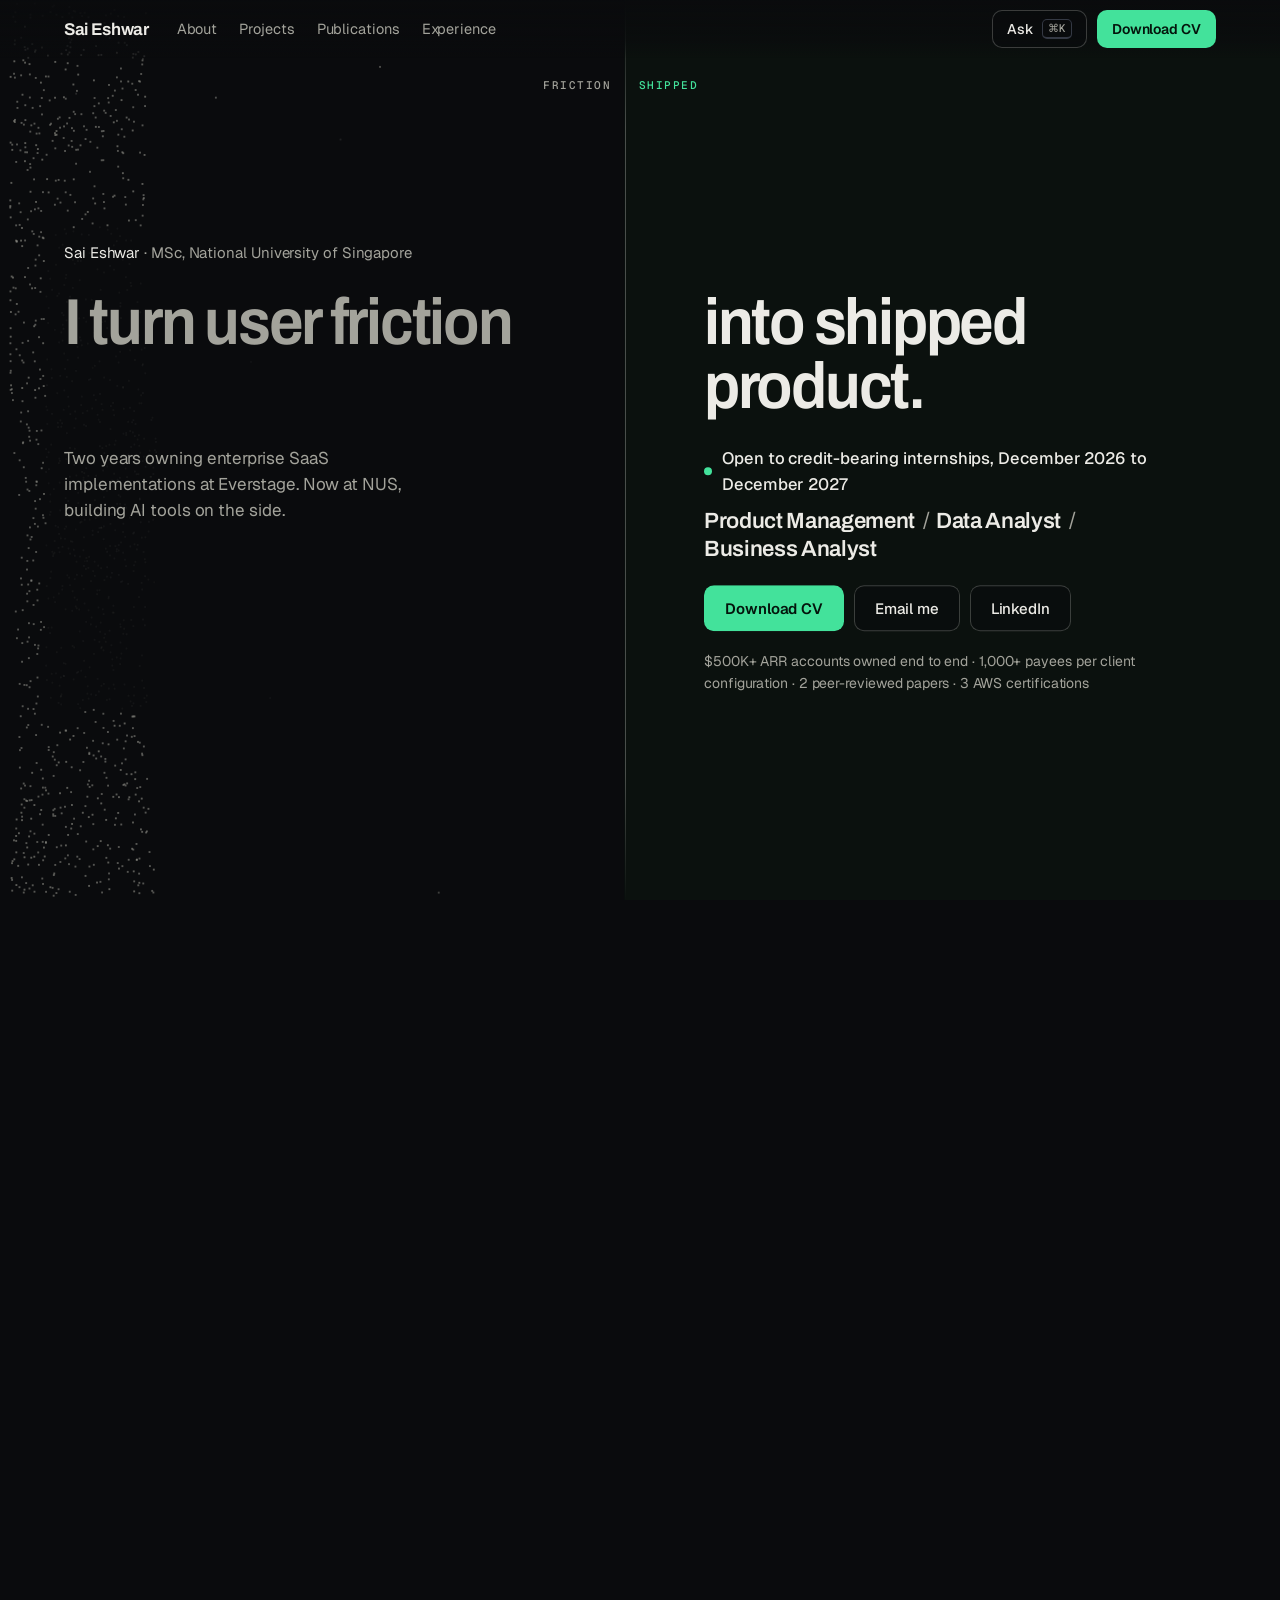
==== commit 92ba2aca: "v3.1: About first, every project one scroll at a time, comedic publications Drops the dot-matrix for" ====
--- a/index.html
+++ b/index.html
@@ -19,14 +19,15 @@
 </head>
 <body>
 
-<a class="skip" href="#more">Skip to the full project list</a>
+<a class="skip" href="#experience">Skip the story: go to experience and credentials</a>
 
 <header class="bar" id="bar">
   <a class="bar__mark" href="#top" data-goto="hero">Sai Eshwar</a>
   <nav class="bar__links" aria-label="Sections">
-    <a href="#story" data-goto="p1">Work</a>
+    <a href="#story" data-goto="about">About</a>
+    <a href="#story" data-goto="work">Projects</a>
+    <a href="#story" data-goto="pubs">Publications</a>
     <a href="#experience">Experience</a>
-    <a href="#credentials">Credentials</a>
   </nav>
   <div class="bar__acts">
     <button type="button" class="btn btn--ghost btn--sm" data-cli aria-label="Ask sai.cli, the portfolio terminal">Ask <span class="kbd" aria-hidden="true">&#8984;K</span></button>
@@ -36,10 +37,12 @@
 
 <main id="top">
 
-  <!-- THE SPLIT STAGE. One pinned act. Friction on one side, shipped on the
-       other, and scroll moves the seam. story.js builds the timeline, writes
-       every cue window, then mounts the engine. -->
-  <section id="story" data-sc-act="pin" data-sc-span="9.5" aria-label="Featured work">
+  <!-- THE SPLIT STAGE. One pinned act, one moving seam.
+       The friction side is the narrator: sceptical, a little rude.
+       The shipped side is Sai, answering. story.js reads every [data-part] in
+       order, builds the timeline from data-kind and data-len, writes the cue
+       windows, then mounts the engine. -->
+  <section id="story" data-sc-act="pin" data-sc-span="18" aria-label="About, projects and publications">
     <div data-sc-stage class="stage" id="stage">
       <canvas class="field" id="field" aria-hidden="true"></canvas>
 
@@ -48,19 +51,18 @@
         <span class="seam__lbl seam__lbl--sh">Shipped</span>
       </div>
 
-      <!-- HERO: the recruiter's screen. Everything a recruiter needs is here,
-           on the first frame, with nothing behind a scroll. -->
-      <div class="part hero" data-part="hero">
+      <!-- HERO: the recruiter's screen, complete on the first frame. -->
+      <div class="part hero" data-part="hero" data-kind="hero" data-len="0.7">
         <div class="hero__grid" data-cue="hero">
           <p class="hero__who">Sai Eshwar <span>&middot; MSc, National University of Singapore</span></p>
           <h1 class="hero__h1"><span class="hero__a">I turn user friction</span> <span class="hero__b">into shipped product.</span></h1>
           <p class="hero__sub">Two years owning enterprise SaaS implementations at Everstage. Now at NUS, building AI tools on the side.</p>
           <div class="hero__offer">
             <p class="avail"><span class="dot" aria-hidden="true"></span>Open to credit-bearing internships, December 2026 to December 2027</p>
-            <p class="roles"><span>Product Management</span> <i>/</i> <span>Data Analyst</span> <i>/</i> <span>Business Analyst</span></p>
+            <p class="roles"><span data-role="pm">Product Management</span> <i>/</i> <span data-role="da">Data Analyst</span> <i>/</i> <span data-role="ba">Business Analyst</span></p>
             <div class="acts">
               <a class="btn btn--accent" href="Sai_Eshwar_Resume.pdf" download>Download CV</a>
-              <a class="btn btn--ghost" href="mailto:seshwarsai@gmail.com">Email me</a>
+              <a class="btn btn--ghost" href="mailto:seshwarsai@gmail.com" data-mail>Email me</a>
               <a class="btn btn--ghost" href="https://linkedin.com/in/sai-eshwar-s-b529931bb" target="_blank" rel="noopener">LinkedIn</a>
             </div>
             <p class="proof">$500K+ ARR accounts owned end to end &middot; 1,000+ payees per client configuration &middot; 2 peer-reviewed papers &middot; 3 AWS certifications</p>
@@ -68,154 +70,219 @@
         </div>
       </div>
 
-      <!-- FEATURED: each project is a problem on the left and what got built
-           on the right. The dots on the shipped side are the real figures. -->
-      <article class="part" data-part="p1" data-form="payees">
-        <div class="fr" data-cue="fr">
-          <p class="kick">Everstage &middot; 2024 to 2026 &middot; Business analysis, implementation</p>
-          <h2>Commission plans for 1,000+ payees, where one wrong rule means a wrong payout.</h2>
-          <p>Enterprise sales teams live on these plans. The logic gaps hide in Salesforce, HubSpot and Stripe data until a payee finds them first.</p>
-        </div>
-        <div class="sh" data-cue="sh">
-          <p>I owned implementations end to end for <b>$500K+ ARR</b> clients, mined the CRM data with SQL and Python to find the logic gaps before payees did, and built Superset dashboards for MRR, CAC and quota attainment while Everstage grew from <b>$5M to $10M ARR</b>.</p>
-          <p class="cap">Each dot is one payee. The configurations I owned each touched 1,000 or more of them.</p>
-        </div>
-      </article>
-
-      <article class="part" data-part="p2" data-form="retention">
-        <div class="fr" data-cue="fr">
-          <p class="kick">Forage PM Job Simulation &middot; 2026 &middot; Product management</p>
-          <h2>Downloads were rising, and three teams could not agree on what the numbers meant.</h2>
-          <p>A strategy RPG, <i>Legends of Aether</i>, was growing installs and losing players. Everyone was reading a different metric.</p>
-        </div>
-        <div class="sh" data-cue="sh">
-          <p>I picked one KPI per question and argued why the near miss was wrong: <b>7-day retention over DAU</b>, because DAU mixes veterans in with new players and hides the drop-off. Then a 7-step plan that split one deck into three audiences: development, marketing and leadership.</p>
-          <p class="cap">One dot per 100 installs. 10,000 installed, 3,000 came back on day 7: 30% retention. The worked example from my brief.</p>
-        </div>
-      </article>
-
-      <article class="part" data-part="p3" data-form="seats">
-        <div class="fr" data-cue="fr">
-          <p class="kick">Decoding the 2026 Tamil Nadu Election &middot; 2026 &middot; Data analysis</p>
-          <h2>8,000+ rows of raw Election Commission data, and a newsroom that needed one clear story.</h2>
-          <p>Candidate-level results for all 234 constituencies, split across two election cycles, with party and seat names that did not match.</p>
-        </div>
-        <div class="sh" data-cue="sh">
-          <p>I cleaned and reconciled both cycles in Python, computed seat flips, vote-share swings and margins, and shipped seven charts and an eleven-slide stakeholder deck. The headline underneath the noise: <b>163 of 234 seats changed party</b>.</p>
-          <p class="cap">Each dot is a seat. The lit ones changed hands: 163 of 234, or 69.7%.</p>
-        </div>
-      </article>
-
-      <article class="part" data-part="p4" data-form="dishes">
-        <div class="fr" data-cue="fr">
-          <p class="kick">NourishAI &middot; 2026 &middot; AI product</p>
-          <h2>You cannot search a delivery app for &ldquo;high-protein, under 500 calories, not fried.&rdquo;</h2>
-          <p>The deeper blocker: restaurant menus carry no nutrition data at all, so a query like that has nothing to run against.</p>
-        </div>
-        <div class="sh" data-cue="sh">
-          <p>I built the missing data layer with an LLM <b>Generate, Enrich, Load</b> pipeline into Supabase, then a search where Claude Haiku turns the sentence into rules and Postgres ranks the dishes. The API key never touches the browser.</p>
-          <p class="cap">Illustrative data. Each dot is a dish, plotted by calories and protein, and lit when it passes the query.</p>
-        </div>
-      </article>
-
-      <!-- THE PEAK: the seam floods back to friction, then sweeps the whole
-           width, and every dot on the page lands in the availability window. -->
-      <div class="part peak" data-part="peak" data-form="window">
+      <!-- ABOUT, part one: who is this guy -->
+      <article class="part" data-part="about" data-kind="qa" data-len="1.25">
+        <div class="fr" data-cue="fr">
+          <p class="kick">About</p>
+          <h2>So. Who is this guy?</h2>
+          <p>Short version: a person who cannot leave a broken process alone. He asks the one follow-up question too many, then quietly builds the thing that makes the question unnecessary.</p>
+        </div>
+        <div class="sh sh--about" data-cue="sh">
+          <p>I'm Sai. For two years at Everstage, a sales-commission SaaS company, I owned enterprise implementations end to end: <b>$500K+ ARR</b> clients, configurations touching <b>1,000+ payees</b> each, while the company grew from $5M to $10M ARR. That job taught me the real skill in product: sitting with users until the actual problem shows up underneath the one they first described.</p>
+          <dl class="facts">
+            <dt>Now</dt><dd>MSc, Management of Technology and Innovation, NUS, Singapore</dd>
+            <dt>Before</dt><dd>Everstage (2024 to 2026) &middot; research intern, University of Cyprus (2023)</dd>
+            <dt>Receipts</dt><dd>2 peer-reviewed papers &middot; 3 AWS certifications &middot; Certified ScrumMaster</dd>
+            <dt>After hours</dt><dd>Building AI tools, including the terminal behind the Ask button</dd>
+          </dl>
+        </div>
+      </article>
+
+      <!-- ABOUT, part two: the interactive bit. Pick the role, get the case. -->
+      <article class="part" data-part="lens" data-kind="duo" data-len="1.15">
+        <div class="fr" data-cue="fr">
+          <p class="kick">About, continued</p>
+          <h2>Fine. But is he right for <em>your</em> role?</h2>
+          <p>Pick what you are hiring for. He will make his case in one paragraph, and your email to him will already have the right subject line.</p>
+          <div class="lens" role="group" aria-label="What are you hiring for?">
+            <button type="button" class="lens__b" data-lens="pm" aria-pressed="true">Product Management</button>
+            <button type="button" class="lens__b" data-lens="da" aria-pressed="false">Data Analyst</button>
+            <button type="button" class="lens__b" data-lens="ba" aria-pressed="false">Business Analyst</button>
+          </div>
+        </div>
+        <div class="sh" data-cue="sh">
+          <div class="lens__text" aria-live="polite">
+            <p data-for="pm">I have done PM work without the title. At Everstage I sat between customers, engineering and product, turning <i>&ldquo;this commission is wrong&rdquo;</i> into requirements someone could build. On my own I run the whole loop: I scoped NourishAI, built it, and already know what ships next. Certified ScrumMaster, HelloPM Tech for PM, and a Forage PM simulation where I argued 7-day retention over DAU.</p>
+            <p data-for="da" hidden>I have been the data person without ever having the data title. At Everstage I took Salesforce, HubSpot and Stripe data apart with SQL and Python to find where commission logic broke, and built the Superset dashboards leadership used for MRR, CAC and quota attainment. On my own time I reconciled 8,000+ rows of election results into one headline: 163 of 234 seats flipped.</p>
+            <p data-for="ba" hidden>Translating between people who speak different languages is the job I already did. At Everstage I was the bridge between product, engineering and customer success for $500K+ ARR accounts: gathering requirements, finding the logic gaps in compensation plans, and streamlining the reporting. I will happily draw the process map, then automate half of it, like the Fathom-to-Freshdesk pipeline that retired a manual step from every customer call.</p>
+          </div>
+          <div class="acts"><a class="btn btn--accent" href="mailto:seshwarsai@gmail.com" data-mail>Email me about this role</a></div>
+        </div>
+      </article>
+
+      <!-- PROJECTS: one per scroll step. The narrator states the problem,
+           Sai states the fix. Every figure is from the original case studies. -->
+      <article class="part" data-part="w1" data-kind="qa" data-len="0.95">
+        <div class="fr" data-cue="fr">
+          <p class="kick"><span>Project 1 of 11</span> NourishAI &middot; 2026 &middot; AI product</p>
+          <h2>Try asking a food app for &ldquo;high-protein, under 500 calories, not fried.&rdquo;</h2>
+          <p>It hears &ldquo;food.&rdquo; The real blocker: restaurant menus carry no nutrition data at all, so the question has nothing to run against.</p>
+        </div>
+        <div class="sh" data-cue="sh">
+          <p>So I made the data exist. An LLM pipeline generates and enriches every dish with calories, macros and tags and loads it into Supabase. Then Claude Haiku turns your sentence into rules and Postgres ranks the dishes. The API key never touches the browser.</p>
+          <p class="cap"><b>Result:</b> type a craving in plain English, get ranked dishes with the numbers attached.</p>
+        </div>
+      </article>
+
+      <article class="part" data-part="w2" data-kind="qa" data-len="0.95">
+        <div class="fr" data-cue="fr">
+          <p class="kick"><span>Project 2 of 11</span> Content Arena (formerly RivalRadar) &middot; 2025 &middot; AI product</p>
+          <h2>&ldquo;Who is my competition?&rdquo; Every YouTuber asks. Subscriber counts do not answer.</h2>
+          <p>The giant channel might be coasting. The one quietly winning your audience might be a tenth its size.</p>
+        </div>
+        <div class="sh" data-cue="sh">
+          <p>Content Arena finds the channels that are actually comparable and turns their performance into normalised engagement signals, so size stops pretending to be success.</p>
+          <p class="cap"><b>Result:</b> a defensible answer to who your real rivals are and which levers separate you, instead of gut feel.</p>
+        </div>
+      </article>
+
+      <article class="part" data-part="w3" data-kind="qa" data-len="0.95">
+        <div class="fr" data-cue="fr">
+          <p class="kick"><span>Project 3 of 11</span> Decoding the 2026 Tamil Nadu Election &middot; Data analysis</p>
+          <h2>8,000+ rows of election data, two cycles, and names that refused to match.</h2>
+          <p>All 234 constituencies, and a newsroom that wanted one clear story. The newsroom was fictional (a Codebasics challenge). The deadline felt very real.</p>
+        </div>
+        <div class="sh" data-cue="sh">
+          <p>I cleaned and reconciled both cycles in Python, computed seat flips, vote-share swings and margins, and shipped seven charts and an eleven-slide deck.</p>
+          <p class="cap"><b>Result:</b> <b class="hi">163 of 234 seats changed party</b> (69.7%), and a new entrant took 35.1% of the statewide vote.</p>
+        </div>
+      </article>
+
+      <article class="part" data-part="w4" data-kind="qa" data-len="0.95">
+        <div class="fr" data-cue="fr">
+          <p class="kick"><span>Project 4 of 11</span> Forage PM Job Simulation &middot; 2026 &middot; Product management</p>
+          <h2>Downloads up. Players leaving. Three teams, three opinions, zero agreement.</h2>
+          <p><i>Legends of Aether</i>, a strategy RPG, was a textbook case of one dashboard that everyone reads differently.</p>
+        </div>
+        <div class="sh" data-cue="sh">
+          <p>I picked one KPI per question and argued why the near miss was wrong: <b>7-day retention over DAU</b>, because DAU mixes veterans in and hides new players quietly leaving. Then a 7-step plan that split one deck into three: development, marketing and leadership.</p>
+          <p class="cap"><b>Worked example from my brief:</b> 10,000 installs, 3,000 back on day 7, so 30% retention.</p>
+        </div>
+      </article>
+
+      <article class="part" data-part="w5" data-kind="qa" data-len="0.95">
+        <div class="fr" data-cue="fr">
+          <p class="kick"><span>Project 5 of 11</span> AI Voice Agent for L1 Support &middot; 2025</p>
+          <h2>Support agents answering the same question for the hundredth time today.</h2>
+          <p>Tier 1 calls: known answers, live humans, every single call.</p>
+        </div>
+        <div class="sh" data-cue="sh">
+          <p>I built a voice agent with ElevenLabs and N8N, curated its knowledge base from scratch, and grounded every answer with RAG, so it answers from the knowledge base instead of improvising.</p>
+          <p class="cap"><b>Result:</b> Tier 1 answered autonomously. Humans keep the calls that need judgment.</p>
+        </div>
+      </article>
+
+      <article class="part" data-part="w6" data-kind="qa" data-len="0.95">
+        <div class="fr" data-cue="fr">
+          <p class="kick"><span>Project 6 of 11</span> Fathom &times; Freshdesk Automation &middot; 2025</p>
+          <h2>After every call: copy the summary, paste it into the ticket, repeat forever.</h2>
+          <p>Slow, easy to get wrong, and the first thing skipped on a busy day.</p>
+        </div>
+        <div class="sh" data-cue="sh">
+          <p>An N8N pipeline now does it alone. The call ends, a webhook fires, and the AI summary and recording land in the right Freshdesk ticket, with routing logic for the edge cases.</p>
+          <p class="cap"><b>Result:</b> zero-touch call documentation. The copy-paste job was retired with full honours.</p>
+        </div>
+      </article>
+
+      <article class="part" data-part="w7" data-kind="qa" data-len="0.95">
+        <div class="fr" data-cue="fr">
+          <p class="kick"><span>Project 7 of 11</span> IoV Security with ASCON &middot; 2023 to 2024 &middot; Research</p>
+          <h2>Cars on 5G share safety-critical data on hardware too small for heavy encryption.</h2>
+          <p>Strong security is too slow. Fast security is too weak. &ldquo;Just pick one,&rdquo; said nobody who drives.</p>
+        </div>
+        <div class="sh" data-cue="sh">
+          <p>I ran the ASCON lightweight cipher on Raspberry Pi boards over MQTT, attacked the setup with DoS and man-in-the-middle simulations, and trained an ensemble ML classifier to catch the intrusions.</p>
+          <p class="cap"><b>Result:</b> 99.95% DoS detection accuracy, NPCR 99.42%, and a Springer Nature paper. More on that shortly.</p>
+        </div>
+      </article>
+
+      <article class="part" data-part="w8" data-kind="qa" data-len="0.95">
+        <div class="fr" data-cue="fr">
+          <p class="kick"><span>Project 8 of 11</span> Crop Yield Predictor &middot; 2023 &middot; Machine learning</p>
+          <h2>Crops chosen by tradition, while the soil holds the actual answer.</h2>
+          <p>Soil type, moisture, pH and crop history predict what will grow. Tradition has never once checked the pH.</p>
+        </div>
+        <div class="sh" data-cue="sh">
+          <p>I engineered features from Kaggle agricultural datasets and trained a Random Forest, validated on held-out data, that turns soil readings into a crop recommendation.</p>
+          <p class="cap"><b>Result:</b> 98% validation accuracy.</p>
+        </div>
+      </article>
+
+      <article class="part" data-part="w9" data-kind="qa" data-len="0.95">
+        <div class="fr" data-cue="fr">
+          <p class="kick"><span>Project 9 of 11</span> Smart Granary System &middot; 2024 &middot; IoT</p>
+          <h2>Stored grain spoils quietly, and nobody can watch a granary all night.</h2>
+          <p>Temperature and CO2 drift, and the first alert is usually the smell.</p>
+        </div>
+        <div class="sh" data-cue="sh">
+          <p>I built a system that tracks temperature and CO2 against set thresholds around the clock and flags action the moment conditions drift.</p>
+          <p class="cap"><b>Result:</b> storage kept in range with far less manual monitoring, and fewer losses.</p>
+        </div>
+      </article>
+
+      <article class="part" data-part="w10" data-kind="qa" data-len="0.95">
+        <div class="fr" data-cue="fr">
+          <p class="kick"><span>Project 10 of 11</span> Posture Correcting Device &middot; 2024 &middot; Hardware</p>
+          <h2>You are probably slouching right now.</h2>
+          <p>Bad posture builds up over long desk sessions, and you notice only when your back files a formal complaint.</p>
+        </div>
+        <div class="sh" data-cue="sh">
+          <p>I built a wearable around an Arduino Nano with an accelerometer and gyroscope, plus Embedded C that spots misalignment in real time and fires a vibration motor.</p>
+          <p class="cap"><b>Result:</b> a polite buzz the moment you slump. Sit up. It is watching.</p>
+        </div>
+      </article>
+
+      <article class="part" data-part="w11" data-kind="qa" data-len="0.95">
+        <div class="fr" data-cue="fr">
+          <p class="kick"><span>Project 11 of 11</span> Federated Learning for D2D Networks &middot; 2023 &middot; Research internship</p>
+          <h2>Devices that must decide how to talk to each other, with nobody in charge.</h2>
+          <p>Device-to-device networks balance energy, distance and signal quality without a central coordinator. Group projects, but for radios.</p>
+        </div>
+        <div class="sh" data-cue="sh">
+          <p>Onsite at the University of Cyprus, I simulated a decentralised network in NS3, clustered its nodes four different ways, and trained a neural network to pick transmission modes.</p>
+          <p class="cap"><b>Result:</b> a working mode-selection model for the group's federated learning research, and a crash course in working inside an international research team.</p>
+        </div>
+      </article>
+
+      <!-- PUBLICATIONS -->
+      <article class="part" data-part="pubs" data-kind="qa" data-len="1.4">
+        <div class="fr" data-cue="fr">
+          <p class="kick">Publications</p>
+          <h2>Right. Publications. What has this guy actually published?</h2>
+          <p>Two peer-reviewed journal papers about keeping connected cars from getting hacked. Real journals. Real reviewers. He will absolutely bring this up in the interview.</p>
+        </div>
+        <div class="sh sh--pubs" data-cue="sh">
+          <ol class="pubs">
+            <li>
+              <p class="pubs__meta">2026 &middot; Russian Microelectronics, vol. 55 no. 1 &middot; Pleiades Publishing, distributed by Springer Nature &middot; Scopus indexed</p>
+              <a class="pubs__t" href="https://doi.org/10.1134/S106373972660007X" target="_blank" rel="noopener">Quantum-Resistant Microelectronic Cryptography for Securing Vehicular Networks</a>
+              <p class="pubs__tr"><b>In plain words:</b> cryptography for cars, built to hold up even against quantum computers. Planning ahead is a personality trait.</p>
+            </li>
+            <li>
+              <p class="pubs__meta">2025 &middot; Discover Internet of Things &middot; Springer Nature &middot; Open Access</p>
+              <a class="pubs__t" href="https://doi.org/10.1007/s43926-025-00226-1" target="_blank" rel="noopener">Improving Security in 5G Vehicular Networks Using ASCON and Machine Learning based NIDS</a>
+              <p class="pubs__tr"><b>In plain words:</b> encryption light enough for a Raspberry Pi, plus an intrusion detector at 99.95% DoS detection accuracy. Your car's data, now with a bouncer.</p>
+            </li>
+          </ol>
+        </div>
+      </article>
+
+      <!-- authored silence: the seam floods back to friction, no copy -->
+      <div class="part" data-part="quiet" data-kind="quiet" data-len="0.35" aria-hidden="true"></div>
+
+      <!-- THE PEAK: the seam sweeps the whole width and friction is gone. -->
+      <div class="part peak" data-part="peak" data-kind="peak" data-len="1.5">
         <div class="peak__copy" data-cue="peak">
+          <p class="kick">All of that, available</p>
           <h2>Open to internships from December 2026 to December 2027.</h2>
-          <p>Credit-bearing, through my NUS MSc, in Singapore. Product Management, Data Analyst or Business Analyst.</p>
+          <p>Credit-bearing, through my NUS MSc, in Singapore. <span data-role="pm">Product Management</span>, <span data-role="da">Data Analyst</span> or <span data-role="ba">Business Analyst</span>.</p>
           <div class="acts">
             <a class="btn btn--accent" href="Sai_Eshwar_Resume.pdf" download>Download CV</a>
-            <a class="btn btn--ghost" href="mailto:seshwarsai@gmail.com">seshwarsai@gmail.com</a>
+            <a class="btn btn--ghost" href="mailto:seshwarsai@gmail.com" data-mail>seshwarsai@gmail.com</a>
             <button type="button" class="btn btn--ghost" data-cli>Ask sai.cli anything</button>
           </div>
         </div>
       </div>
-    </div>
-  </section>
-
-  <!-- EVERYTHING BELOW IS THE LEDGER: facts, on the shipped ground. -->
-  <section class="ledger" id="more" aria-labelledby="more-h">
-    <div class="wrap">
-      <header class="ledger__head" data-sc-in>
-        <h2 id="more-h">More shipped work</h2>
-        <p>Every project on the same label: the friction, what I built, and what changed.</p>
-      </header>
-
-      <ol class="index" data-sc-in data-sc-stagger="45">
-        <li><details>
-          <summary><span class="ix__name">Content Arena <small>(formerly RivalRadar)</small></span><span class="ix__line">Who is my real competition? Normalised engagement signals for YouTube creators.</span><span class="ix__meta">2025 &middot; AI product</span></summary>
-          <dl class="lbl">
-            <dt>Friction</dt><dd>Creators know competition matters, but raw subscriber counts and view totals hide who is actually winning the same audience.</dd>
-            <dt>Built</dt><dd>A competitor intelligence platform that discovers comparable channels and converts their performance into structured, normalised engagement signals.</dd>
-            <dt>Changed</dt><dd>Creators get a defensible answer to who their real rivals are and which engagement levers separate them, instead of gut feel.</dd>
-            <dt>Tools</dt><dd>YouTube Data API &middot; Vercel serverless &middot; competitor intelligence</dd>
-          </dl>
-        </details></li>
-        <li><details>
-          <summary><span class="ix__name">AI Voice Agent for L1 Support</span><span class="ix__line">Tier 1 support calls answered autonomously, grounded in a knowledge base I built.</span><span class="ix__meta">2025 &middot; AI &amp; automation</span></summary>
-          <dl class="lbl">
-            <dt>Friction</dt><dd>Support agents spent a large share of their day on repetitive Tier 1 questions with known answers.</dd>
-            <dt>Built</dt><dd>A voice agent with ElevenLabs and N8N, a structured knowledge base curated from scratch, and a RAG pipeline so every answer is grounded in real product information.</dd>
-            <dt>Changed</dt><dd>Tier 1 queries handled autonomously, freeing human agents for the calls that need judgment.</dd>
-            <dt>Tools</dt><dd>ElevenLabs &middot; N8N &middot; RAG &middot; knowledge base design</dd>
-          </dl>
-        </details></li>
-        <li><details>
-          <summary><span class="ix__name">Fathom &times; Freshdesk Automation</span><span class="ix__line">Call ends, and the AI summary and recording land in the right ticket on their own.</span><span class="ix__meta">2025 &middot; Automation</span></summary>
-          <dl class="lbl">
-            <dt>Friction</dt><dd>After every customer call someone copied the summary and recording link into the matching ticket by hand. Slow, error prone, and skipped under load.</dd>
-            <dt>Built</dt><dd>An N8N pipeline triggered on call completion: webhooks, REST API integrations, and conditional routing to match each call to the correct ticket.</dd>
-            <dt>Changed</dt><dd>Post-call documentation became fully automatic, with no human step in the loop.</dd>
-            <dt>Tools</dt><dd>N8N &middot; Fathom API &middot; Freshdesk API &middot; webhooks</dd>
-          </dl>
-        </details></li>
-        <li><details>
-          <summary><span class="ix__name">IoV Security with ASCON</span><span class="ix__line">Lightweight cryptography on real hardware and an ML intrusion detector. Published.</span><span class="ix__meta">2023 to 2024 &middot; Research</span></summary>
-          <dl class="lbl">
-            <dt>Friction</dt><dd>Vehicles on 5G networks exchange safety-critical data on constrained hardware. Heavy encryption is too slow; weak security invites DoS and MITM attacks.</dd>
-            <dt>Built</dt><dd>ASCON on Raspberry Pi boards over MQTT, simulated DoS, MITM and password attacks with Snort and Kali Linux, and an ensemble ML voting classifier trained on CICIDS2017.</dd>
-            <dt>Changed</dt><dd>99.95% DoS detection accuracy, ASCON validated at NPCR 99.42% against PRESENT, and a Springer Nature publication (2025).</dd>
-            <dt>Tools</dt><dd>ASCON &middot; Raspberry Pi &middot; MQTT &middot; Snort &middot; CICIDS2017</dd>
-          </dl>
-        </details></li>
-        <li><details>
-          <summary><span class="ix__name">Smart Granary System</span><span class="ix__line">Temperature and CO2 thresholds that catch spoilage conditions before losses.</span><span class="ix__meta">2024 &middot; IoT</span></summary>
-          <dl class="lbl">
-            <dt>Friction</dt><dd>Stored grain spoils when temperature and CO2 drift, and round-the-clock manual monitoring does not scale.</dd>
-            <dt>Built</dt><dd>A system that continuously tracks temperature and CO2 against defined thresholds and flags action the moment conditions drift.</dd>
-            <dt>Changed</dt><dd>Optimal storage conditions with far less manual monitoring, reducing grain losses.</dd>
-            <dt>Tools</dt><dd>IoT sensors &middot; threshold monitoring &middot; embedded systems</dd>
-          </dl>
-        </details></li>
-        <li><details>
-          <summary><span class="ix__name">Posture Correcting Device</span><span class="ix__line">A wearable that senses misalignment and nudges you upright.</span><span class="ix__meta">2024 &middot; Hardware</span></summary>
-          <dl class="lbl">
-            <dt>Friction</dt><dd>Poor posture builds up silently over long desk sessions, and people notice only once the strain has set in.</dd>
-            <dt>Built</dt><dd>An Arduino Nano wearable with accelerometer and gyroscope sensors, and Embedded C that detects deviation from correct posture in real time.</dd>
-            <dt>Changed</dt><dd>A vibration alert the instant alignment slips, so the wearer corrects in the moment.</dd>
-            <dt>Tools</dt><dd>Arduino Nano &middot; Embedded C &middot; accelerometer and gyroscope</dd>
-          </dl>
-        </details></li>
-        <li><details>
-          <summary><span class="ix__name">Crop Yield Predictor</span><span class="ix__line">Soil data turned into crop decisions, at 98% validation accuracy.</span><span class="ix__meta">2023 &middot; Machine learning</span></summary>
-          <dl class="lbl">
-            <dt>Friction</dt><dd>Crop selection is often driven by tradition, yet soil type, moisture, pH and crop history strongly predict what will grow well.</dd>
-            <dt>Built</dt><dd>Feature engineering across soil and crop-history variables from Kaggle datasets, and a Random Forest model validated on held-out data.</dd>
-            <dt>Changed</dt><dd>98% prediction accuracy on validation data, turned into an actionable recommendation.</dd>
-            <dt>Tools</dt><dd>Python &middot; Random Forest &middot; Kaggle</dd>
-          </dl>
-        </details></li>
-        <li><details>
-          <summary><span class="ix__name">Federated Learning for D2D Networks</span><span class="ix__line">Onsite research in Nicosia on distributed ML for transmission mode selection.</span><span class="ix__meta">2023 &middot; Research internship</span></summary>
-          <dl class="lbl">
-            <dt>Friction</dt><dd>Device-to-device systems must pick transmission modes dynamically, balancing energy, distance and signal quality without central coordination.</dd>
-            <dt>Built</dt><dd>An NS3 simulation of a decentralised network, K-Means, OPTICS, Spectral and Ward clustering, and a neural network selecting transmission modes, visualised in NetAnim.</dd>
-            <dt>Changed</dt><dd>A working mode-selection model for the group's federated learning research, built inside an international team.</dd>
-            <dt>Tools</dt><dd>NS3 &middot; clustering &middot; neural networks &middot; NetAnim</dd>
-          </dl>
-        </details></li>
-      </ol>
     </div>
   </section>
 
@@ -258,7 +325,7 @@
     <div class="wrap">
       <header class="ledger__head" data-sc-in>
         <h2 id="cred-h">Credentials</h2>
-        <p>Independently verifiable. Every link goes to the issuer.</p>
+        <p>Independently verifiable. Every certificate links to its issuer.</p>
       </header>
       <div class="creds">
         <div class="col" data-sc-in>
@@ -280,12 +347,7 @@
           </dl>
         </div>
         <div class="col" data-sc-in>
-          <h3>Publications</h3>
-          <dl class="rows">
-            <dt><a href="https://doi.org/10.1134/S106373972660007X" target="_blank" rel="noopener">Quantum-Resistant Microelectronic Cryptography for Securing Vehicular Networks</a></dt><dd>Russian Microelectronics, vol. 55 no. 1 &middot; Pleiades Publishing, distributed by Springer Nature &middot; Scopus indexed &middot; 2026</dd>
-            <dt><a href="https://doi.org/10.1007/s43926-025-00226-1" target="_blank" rel="noopener">Improving Security in 5G Vehicular Networks Using ASCON and Machine Learning based NIDS</a></dt><dd>Discover Internet of Things &middot; Springer Nature &middot; Open Access &middot; 2025</dd>
-          </dl>
-          <h3 class="col__h3b">Leadership</h3>
+          <h3>Leadership</h3>
           <dl class="rows">
             <dt>National Service Scheme</dt><dd>Headed a campus-wide health and hygiene campaign reaching 200+ students and residents</dd>
             <dt>INVENTE 6.0, Event Supervisor</dt><dd>Led a team of ten running a flagship technical event for 150+ participants</dd>
@@ -301,7 +363,7 @@
       <h2 id="close-h">Hiring for December 2026 to December 2027?</h2>
       <p>Email is the fastest way in. The CV has everything above on one page.</p>
       <div class="acts">
-        <a class="btn btn--accent" href="mailto:seshwarsai@gmail.com">seshwarsai@gmail.com</a>
+        <a class="btn btn--accent" href="mailto:seshwarsai@gmail.com" data-mail>seshwarsai@gmail.com</a>
         <a class="btn btn--ghost" href="Sai_Eshwar_Resume.pdf" download>Download CV</a>
         <a class="btn btn--ghost" href="https://linkedin.com/in/sai-eshwar-s-b529931bb" target="_blank" rel="noopener">LinkedIn</a>
       </div>
--- a/site.css
+++ b/site.css
@@ -122,17 +122,51 @@
 
 /* projects: friction copy on the friction side, shipped copy on the other */
 .fr, .sh { position: absolute; width: min(33rem, 42vw); }
-.fr { left: var(--sc-gutter); top: calc(var(--bar-h) + 64px); }
-.sh { right: var(--sc-gutter); bottom: 7vh; }
+.fr { left: var(--sc-gutter); top: 52%; translate: 0 -50%; }
+.sh { right: var(--sc-gutter); top: 52%; translate: 0 -50%; }
+.sh--about, .sh--pubs { width: min(36rem, 46vw); }
 .kick { margin: 0 0 14px; font-size: 13.5px; color: var(--sc-ink-soft); letter-spacing: 0.01em; }
 .fr h2 {
   margin: 0; font: 620 clamp(1.7rem, 0.95rem + 1.9vw, 2.75rem)/1.06 var(--sc-font-display);
   font-variation-settings: "wdth" 94; letter-spacing: -0.028em; text-wrap: balance; color: var(--sc-ink);
 }
 .fr p:not(.kick) { margin: 16px 0 0; color: var(--sc-ink-soft); font-size: 17px; line-height: 1.55; max-width: 44ch; }
-.sh p { margin: 0; font-size: 17px; line-height: 1.6; color: var(--sc-ink-soft); }
+.sh p { margin: 0; font-size: clamp(17px, 0.85rem + 0.4vw, 19.5px); line-height: 1.6; color: var(--sc-ink-soft); }
 .sh b { color: var(--sc-accent); font-weight: 600; }
 .sh .cap { margin-top: 16px; padding-top: 12px; border-top: 1px solid var(--sc-hairline-strong); font-size: 13.5px; color: var(--sc-ink-soft); }
+
+.kick span { color: var(--sc-accent); margin-right: 10px; }
+.fr h2 em { font-style: italic; color: var(--sc-accent); margin-right: 0.1em; }
+.sh .cap b { color: var(--sc-ink); }
+.sh .cap b.hi { color: var(--sc-accent); }
+[data-role].is-picked { color: var(--sc-accent); }
+
+/* about: the facts under the answer */
+.facts { display: grid; grid-template-columns: 7.5rem 1fr; gap: 8px 20px; margin: 18px 0 0; padding-top: 14px; border-top: 1px solid var(--sc-hairline-strong); }
+.facts dt { font: 500 11.5px/1.9 var(--sc-font-mono); letter-spacing: 0.1em; text-transform: uppercase; color: var(--sc-ink-soft); }
+.facts dd { margin: 0; font-size: 15px; line-height: 1.5; color: var(--sc-ink); }
+
+/* the lens: what are you hiring for */
+.lens { display: flex; flex-wrap: wrap; gap: 8px; margin-top: 22px; }
+.lens__b {
+  height: 42px; padding: 0 16px; border-radius: 999px; cursor: pointer;
+  font: 500 14.5px/1 var(--sc-font-text); color: var(--sc-ink);
+  background: transparent; border: 1px solid var(--sc-hairline-strong);
+  transition: background-color 160ms var(--sc-ease-out), border-color 160ms var(--sc-ease-out), color 160ms var(--sc-ease-out), transform 120ms var(--sc-ease-out);
+}
+.lens__b:active { transform: scale(0.97); }
+.lens__b[aria-pressed="true"] { background: var(--sc-accent); border-color: var(--sc-accent); color: var(--sc-accent-ink); font-weight: 600; }
+@media (hover: hover) and (pointer: fine) { .lens__b[aria-pressed="false"]:hover { border-color: var(--sc-ink-soft); } }
+.lens__text p { animation: lensIn 260ms var(--sc-ease-out); }
+@keyframes lensIn { from { opacity: 0; } to { opacity: 1; } }
+
+/* publications, translated */
+.pubs { list-style: none; margin: 0; padding: 0; }
+.pubs li + li { margin-top: 22px; padding-top: 18px; border-top: 1px solid var(--sc-hairline-strong); }
+.pubs__meta { margin: 0 0 6px !important; font-size: 13px !important; line-height: 1.5 !important; color: var(--sc-ink-soft); }
+.pubs__t { display: block; font: 600 17px/1.35 var(--sc-font-display); letter-spacing: -0.01em; color: var(--sc-ink); text-decoration: underline; text-decoration-color: var(--sc-hairline-strong); text-underline-offset: 3px; }
+.pubs__t:hover { text-decoration-color: var(--sc-accent); }
+.pubs__tr { margin: 8px 0 0 !important; font-size: 15px !important; line-height: 1.55 !important; }
 
 /* peak */
 .peak__copy { position: absolute; left: var(--sc-gutter); top: calc(var(--bar-h) + 7vh); max-width: 50rem; }
@@ -222,13 +256,22 @@
   .proof { font-size: 12.5px; margin-top: 12px; }
 
   .fr, .sh { width: auto; left: var(--sc-gutter); right: var(--sc-gutter); }
-  .fr { top: calc(var(--bar-h) + 16px); }
-  .sh { bottom: 18px; }
+  .fr { top: calc(var(--bar-h) + 16px); translate: none; }
+  .sh { top: auto; bottom: 18px; translate: none; }
   .kick { font-size: 12.5px; margin-bottom: 10px; }
   .fr h2 { font-size: clamp(1.4rem, 5.9vw, 1.75rem); }
   .fr p:not(.kick) { font-size: 15px; margin-top: 10px; }
   .sh p { font-size: 15px; line-height: 1.55; }
   .sh .cap { font-size: 12.5px; margin-top: 10px; padding-top: 8px; }
+  .sh--about, .sh--pubs { width: auto; }
+  .facts { grid-template-columns: 1fr; gap: 0; margin-top: 12px; padding-top: 10px; }
+  .facts dt { margin-top: 6px; }
+  .facts dd { font-size: 13.5px; }
+  .lens { margin-top: 14px; gap: 6px; }
+  .lens__b { height: 38px; padding: 0 13px; font-size: 13.5px; }
+  .pubs li + li { margin-top: 14px; padding-top: 12px; }
+  .pubs__t { font-size: 15px; }
+  .pubs__tr { font-size: 13.5px !important; }
 
   .peak__copy { top: calc(var(--bar-h) + 18px); right: var(--sc-gutter); }
   .peak__copy h2 { font-size: clamp(1.8rem, 7.6vw, 2.3rem); }
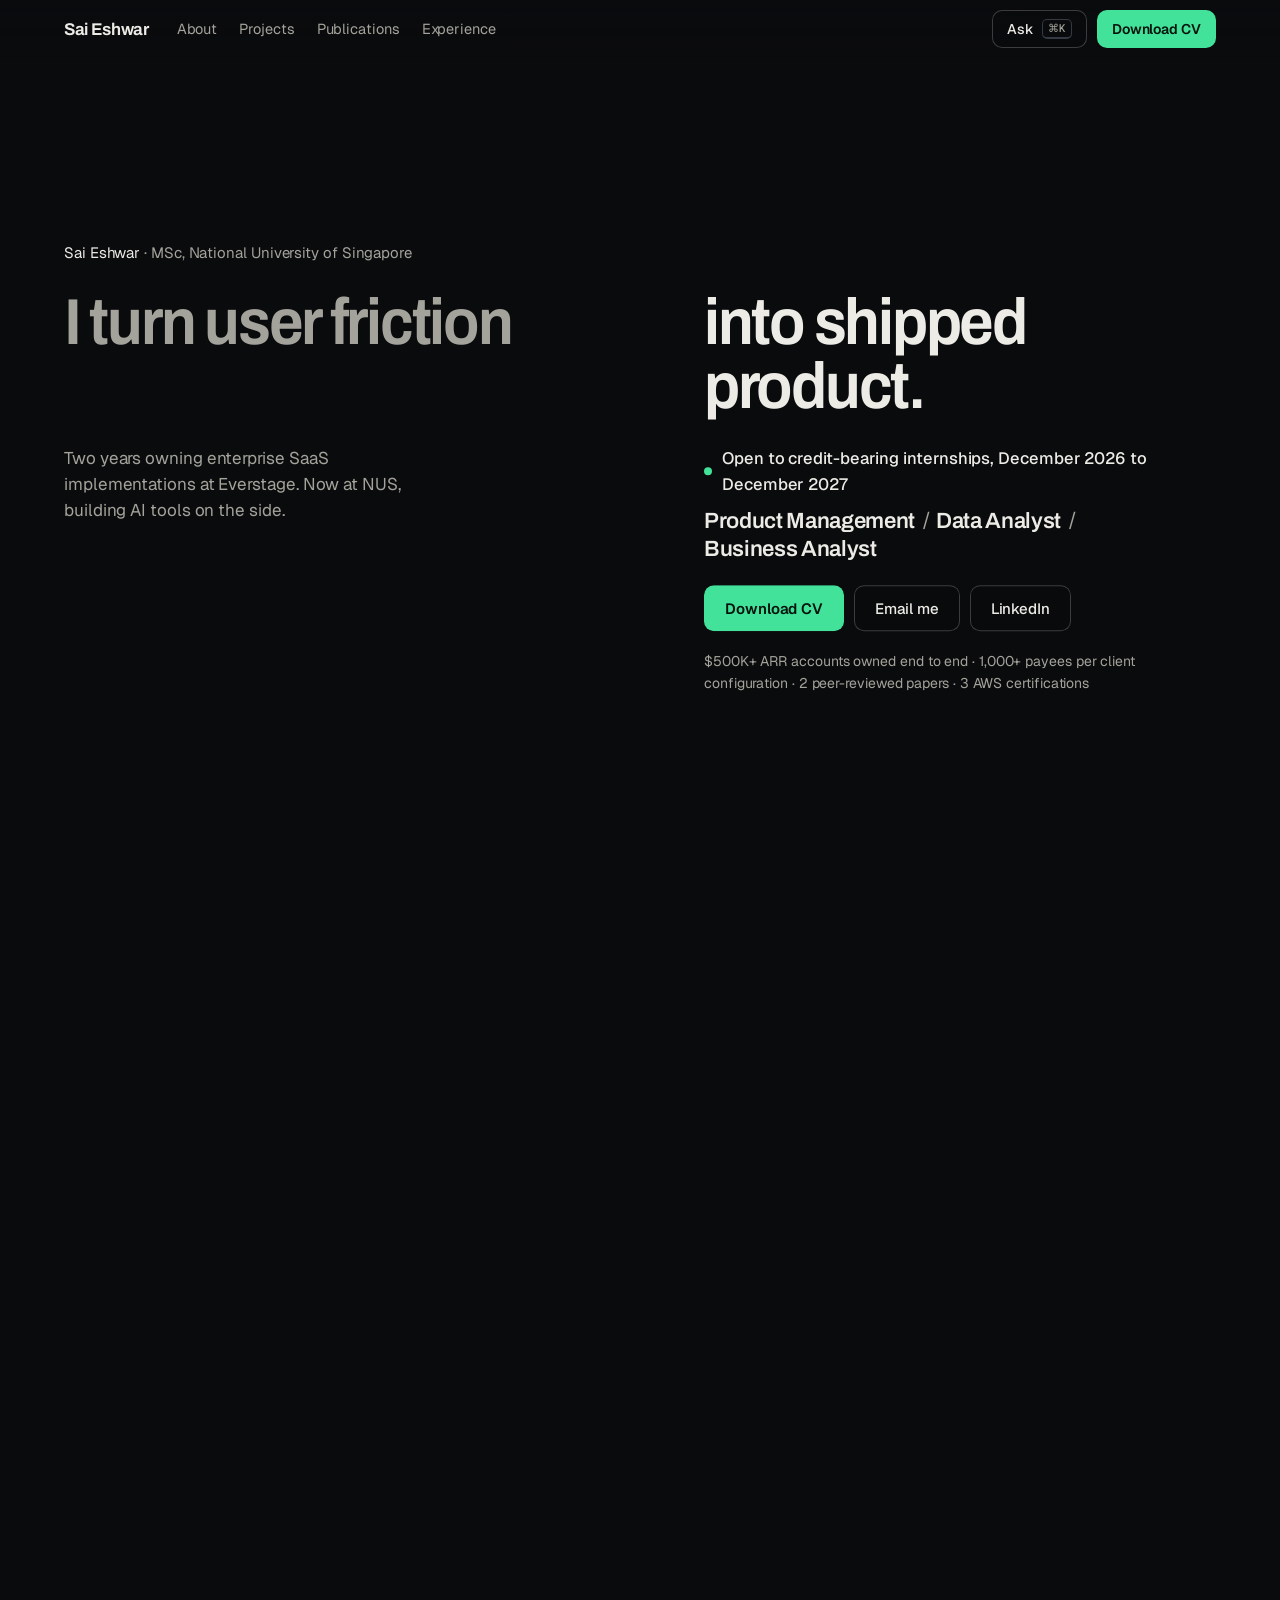
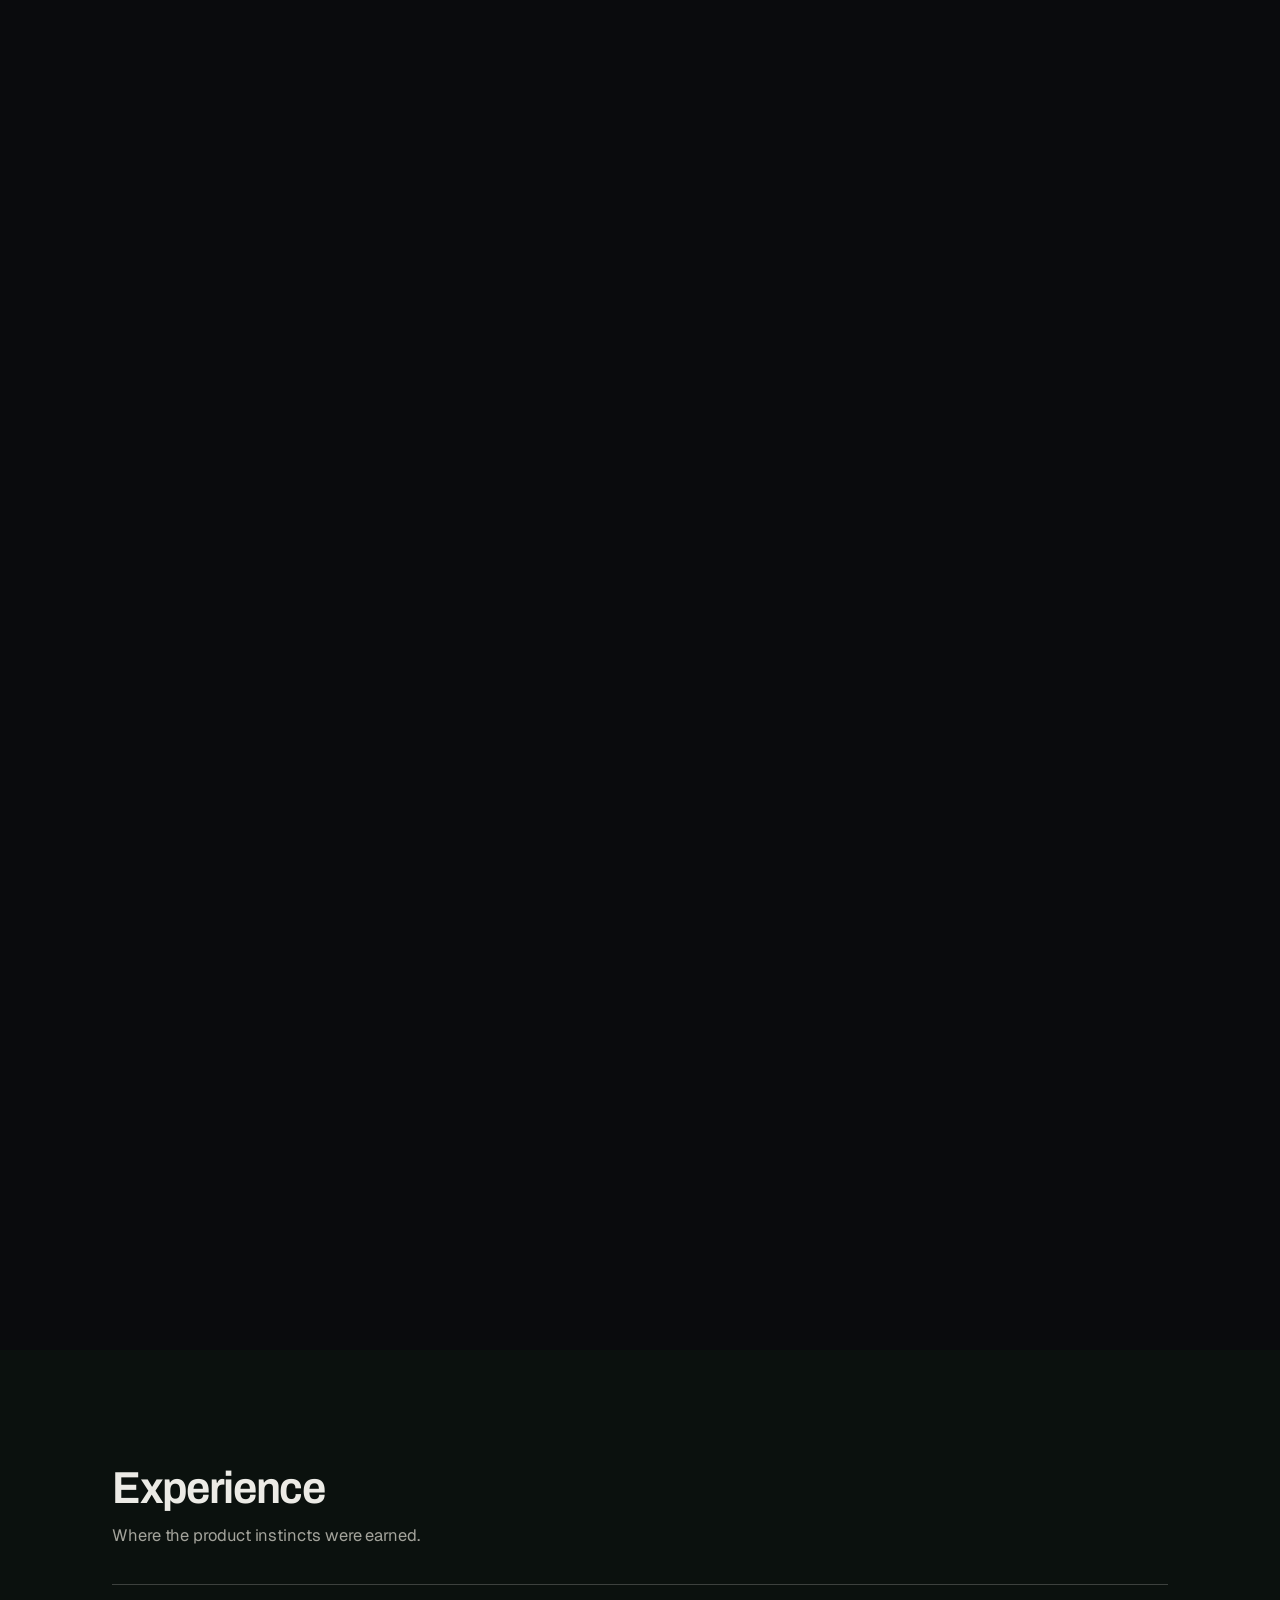
==== commit 2488759c: "v3.2: an illustrated, scroll-driven scene per beat Replaces the friction/shipped seam and the dot fi" ====
--- a/index.html
+++ b/index.html
@@ -37,22 +37,18 @@
 
 <main id="top">
 
-  <!-- THE SPLIT STAGE. One pinned act, one moving seam.
-       The friction side is the narrator: sceptical, a little rude.
-       The shipped side is Sai, answering. story.js reads every [data-part] in
-       order, builds the timeline from data-kind and data-len, writes the cue
-       windows, then mounts the engine. -->
+  <!-- THE STAGE. One pinned act. The question (the narrator: sceptical, a
+       little rude) sits on one side and Sai's answer on the other, while each
+       beat's illustration glides across the empty side. story.js reads every
+       [data-part] in order, builds the timeline, writes the cue windows, and
+       mounts the engine. -->
   <section id="story" data-sc-act="pin" data-sc-span="18" aria-label="About, projects and publications">
     <div data-sc-stage class="stage" id="stage">
-      <canvas class="field" id="field" aria-hidden="true"></canvas>
-
-      <div class="seam" aria-hidden="true">
-        <span class="seam__lbl seam__lbl--fr">Friction</span>
-        <span class="seam__lbl seam__lbl--sh">Shipped</span>
-      </div>
+      <!-- one illustrated, scroll-driven scene per beat, built by scenes.js -->
+      <div class="scenes" id="scenes" aria-hidden="true"></div>
 
       <!-- HERO: the recruiter's screen, complete on the first frame. -->
-      <div class="part hero" data-part="hero" data-kind="hero" data-len="0.7">
+      <div class="part hero" data-part="hero" data-kind="hero" data-len="0.75">
         <div class="hero__grid" data-cue="hero">
           <p class="hero__who">Sai Eshwar <span>&middot; MSc, National University of Singapore</span></p>
           <h1 class="hero__h1"><span class="hero__a">I turn user friction</span> <span class="hero__b">into shipped product.</span></h1>
@@ -71,7 +67,7 @@
       </div>
 
       <!-- ABOUT, part one: who is this guy -->
-      <article class="part" data-part="about" data-kind="qa" data-len="1.25">
+      <article class="part" data-part="about" data-scene="route" data-kind="qa" data-len="1.25">
         <div class="fr" data-cue="fr">
           <p class="kick">About</p>
           <h2>So. Who is this guy?</h2>
@@ -112,7 +108,7 @@
 
       <!-- PROJECTS: one per scroll step. The narrator states the problem,
            Sai states the fix. Every figure is from the original case studies. -->
-      <article class="part" data-part="w1" data-kind="qa" data-len="0.95">
+      <article class="part" data-part="w1" data-scene="nourish" data-kind="qa" data-len="0.95">
         <div class="fr" data-cue="fr">
           <p class="kick"><span>Project 1 of 11</span> NourishAI &middot; 2026 &middot; AI product</p>
           <h2>Try asking a food app for &ldquo;high-protein, under 500 calories, not fried.&rdquo;</h2>
@@ -124,7 +120,7 @@
         </div>
       </article>
 
-      <article class="part" data-part="w2" data-kind="qa" data-len="0.95">
+      <article class="part" data-part="w2" data-scene="arena" data-kind="qa" data-len="0.95">
         <div class="fr" data-cue="fr">
           <p class="kick"><span>Project 2 of 11</span> Content Arena (formerly RivalRadar) &middot; 2025 &middot; AI product</p>
           <h2>&ldquo;Who is my competition?&rdquo; Every YouTuber asks. Subscriber counts do not answer.</h2>
@@ -136,7 +132,7 @@
         </div>
       </article>
 
-      <article class="part" data-part="w3" data-kind="qa" data-len="0.95">
+      <article class="part" data-part="w3" data-scene="sheet" data-kind="qa" data-len="0.95">
         <div class="fr" data-cue="fr">
           <p class="kick"><span>Project 3 of 11</span> Decoding the 2026 Tamil Nadu Election &middot; Data analysis</p>
           <h2>8,000+ rows of election data, two cycles, and names that refused to match.</h2>
@@ -148,7 +144,7 @@
         </div>
       </article>
 
-      <article class="part" data-part="w4" data-kind="qa" data-len="0.95">
+      <article class="part" data-part="w4" data-scene="retention" data-kind="qa" data-len="0.95">
         <div class="fr" data-cue="fr">
           <p class="kick"><span>Project 4 of 11</span> Forage PM Job Simulation &middot; 2026 &middot; Product management</p>
           <h2>Downloads up. Players leaving. Three teams, three opinions, zero agreement.</h2>
@@ -160,7 +156,7 @@
         </div>
       </article>
 
-      <article class="part" data-part="w5" data-kind="qa" data-len="0.95">
+      <article class="part" data-part="w5" data-scene="voice" data-kind="qa" data-len="0.95">
         <div class="fr" data-cue="fr">
           <p class="kick"><span>Project 5 of 11</span> AI Voice Agent for L1 Support &middot; 2025</p>
           <h2>Support agents answering the same question for the hundredth time today.</h2>
@@ -172,7 +168,7 @@
         </div>
       </article>
 
-      <article class="part" data-part="w6" data-kind="qa" data-len="0.95">
+      <article class="part" data-part="w6" data-scene="pipe" data-kind="qa" data-len="0.95">
         <div class="fr" data-cue="fr">
           <p class="kick"><span>Project 6 of 11</span> Fathom &times; Freshdesk Automation &middot; 2025</p>
           <h2>After every call: copy the summary, paste it into the ticket, repeat forever.</h2>
@@ -184,7 +180,7 @@
         </div>
       </article>
 
-      <article class="part" data-part="w7" data-kind="qa" data-len="0.95">
+      <article class="part" data-part="w7" data-scene="iov" data-kind="qa" data-len="0.95">
         <div class="fr" data-cue="fr">
           <p class="kick"><span>Project 7 of 11</span> IoV Security with ASCON &middot; 2023 to 2024 &middot; Research</p>
           <h2>Cars on 5G share safety-critical data on hardware too small for heavy encryption.</h2>
@@ -196,7 +192,7 @@
         </div>
       </article>
 
-      <article class="part" data-part="w8" data-kind="qa" data-len="0.95">
+      <article class="part" data-part="w8" data-scene="crop" data-kind="qa" data-len="0.95">
         <div class="fr" data-cue="fr">
           <p class="kick"><span>Project 8 of 11</span> Crop Yield Predictor &middot; 2023 &middot; Machine learning</p>
           <h2>Crops chosen by tradition, while the soil holds the actual answer.</h2>
@@ -208,7 +204,7 @@
         </div>
       </article>
 
-      <article class="part" data-part="w9" data-kind="qa" data-len="0.95">
+      <article class="part" data-part="w9" data-scene="granary" data-kind="qa" data-len="0.95">
         <div class="fr" data-cue="fr">
           <p class="kick"><span>Project 9 of 11</span> Smart Granary System &middot; 2024 &middot; IoT</p>
           <h2>Stored grain spoils quietly, and nobody can watch a granary all night.</h2>
@@ -220,7 +216,7 @@
         </div>
       </article>
 
-      <article class="part" data-part="w10" data-kind="qa" data-len="0.95">
+      <article class="part" data-part="w10" data-scene="posture" data-kind="qa" data-len="0.95">
         <div class="fr" data-cue="fr">
           <p class="kick"><span>Project 10 of 11</span> Posture Correcting Device &middot; 2024 &middot; Hardware</p>
           <h2>You are probably slouching right now.</h2>
@@ -232,7 +228,7 @@
         </div>
       </article>
 
-      <article class="part" data-part="w11" data-kind="qa" data-len="0.95">
+      <article class="part" data-part="w11" data-scene="d2d" data-kind="qa" data-len="0.95">
         <div class="fr" data-cue="fr">
           <p class="kick"><span>Project 11 of 11</span> Federated Learning for D2D Networks &middot; 2023 &middot; Research internship</p>
           <h2>Devices that must decide how to talk to each other, with nobody in charge.</h2>
@@ -245,7 +241,7 @@
       </article>
 
       <!-- PUBLICATIONS -->
-      <article class="part" data-part="pubs" data-kind="qa" data-len="1.4">
+      <article class="part" data-part="pubs" data-scene="papers" data-kind="qa" data-len="1.4">
         <div class="fr" data-cue="fr">
           <p class="kick">Publications</p>
           <h2>Right. Publications. What has this guy actually published?</h2>
@@ -267,11 +263,8 @@
         </div>
       </article>
 
-      <!-- authored silence: the seam floods back to friction, no copy -->
-      <div class="part" data-part="quiet" data-kind="quiet" data-len="0.35" aria-hidden="true"></div>
-
-      <!-- THE PEAK: the seam sweeps the whole width and friction is gone. -->
-      <div class="part peak" data-part="peak" data-kind="peak" data-len="1.5">
+      <!-- THE PEAK: every month of availability lights up. -->
+      <div class="part peak" data-part="peak" data-scene="months" data-kind="peak" data-len="1.5">
         <div class="peak__copy" data-cue="peak">
           <p class="kick">All of that, available</p>
           <h2>Open to internships from December 2026 to December 2027.</h2>
@@ -397,6 +390,7 @@
 </div>
 
 <script src="scrollcraft.js"></script>
+<script src="scenes.js"></script>
 <script src="story.js"></script>
 <script src="cli.js"></script>
 </body>
--- a/site.css
+++ b/site.css
@@ -72,25 +72,14 @@
 
 /* --------------------------------------------------------- split stage -- */
 .stage { background: var(--sc-canvas); }
-.field { position: absolute; inset: 0; width: 100%; height: 100%; z-index: 0; }
-
-.seam {
-  position: absolute; top: 0; bottom: 0; width: 1px; z-index: 3;
-  left: calc(var(--d, 0.5) * 100%);
-  background: linear-gradient(to bottom, transparent, rgb(236 235 230 / 0.28) 14%, rgb(236 235 230 / 0.28) 86%, transparent);
-  pointer-events: none;
-}
-.seam__lbl {
-  position: absolute; top: calc(var(--bar-h) + 22px);
-  font: 500 11px/1 var(--sc-font-mono); letter-spacing: 0.14em; text-transform: uppercase;
-  white-space: nowrap;
-}
-.seam__lbl--fr { right: 14px; color: var(--sc-ink-soft); }
-.seam__lbl--sh { left: 14px; color: var(--sc-accent); }
+/* the scene layer: one illustration per beat, positioned by story.js */
+.scenes { position: absolute; inset: 0; z-index: 3; pointer-events: none; }
+.scene { position: absolute; left: 0; top: 0; transform-origin: 50% 50%; display: none; opacity: 0; }
+.scene svg { display: block; width: 100%; height: 100%; overflow: visible; font-family: var(--sc-font-text); }
 
 .part { position: absolute; inset: 0; z-index: 4; pointer-events: none; }
 
-/* hero: a two-column grid whose middle is exactly the seam */
+/* hero: a two-column grid, recruiter facts on the right */
 .hero__grid {
   position: absolute; left: var(--sc-gutter); right: var(--sc-gutter); top: 52%; translate: 0 -50%;
   display: grid; grid-template-columns: 1fr 1fr; column-gap: calc(var(--sc-gutter) * 2); row-gap: 26px;
@@ -233,14 +222,6 @@
   .bar__links { display: none; }
   .bar .kbd { display: none; }
   .bar__mark { font-size: 16px; }
-
-  .seam { top: calc(var(--d, 0.5) * 100%); bottom: auto; left: 0; right: 0; width: auto; height: 1px;
-    background: linear-gradient(to right, transparent, rgb(236 235 230 / 0.3) 10%, rgb(236 235 230 / 0.3) 90%, transparent); }
-  .seam__lbl { top: auto; }
-  .seam__lbl--fr { right: var(--sc-gutter); bottom: 8px; }
-  .seam__lbl--sh { left: auto; right: var(--sc-gutter); top: 8px; }
-  .seam__lbl { transition: opacity 200ms var(--sc-ease-out); }
-  .in-hero .seam__lbl { opacity: 0; }
 
   .hero__grid { top: calc(var(--bar-h) + 14px); translate: none; grid-template-columns: 1fr; grid-template-areas: "who" "h1" "sub" "offer"; row-gap: 12px; }
   .hero__h1 { display: block; font-size: clamp(2.05rem, 8.6vw, 2.7rem); line-height: 1; }
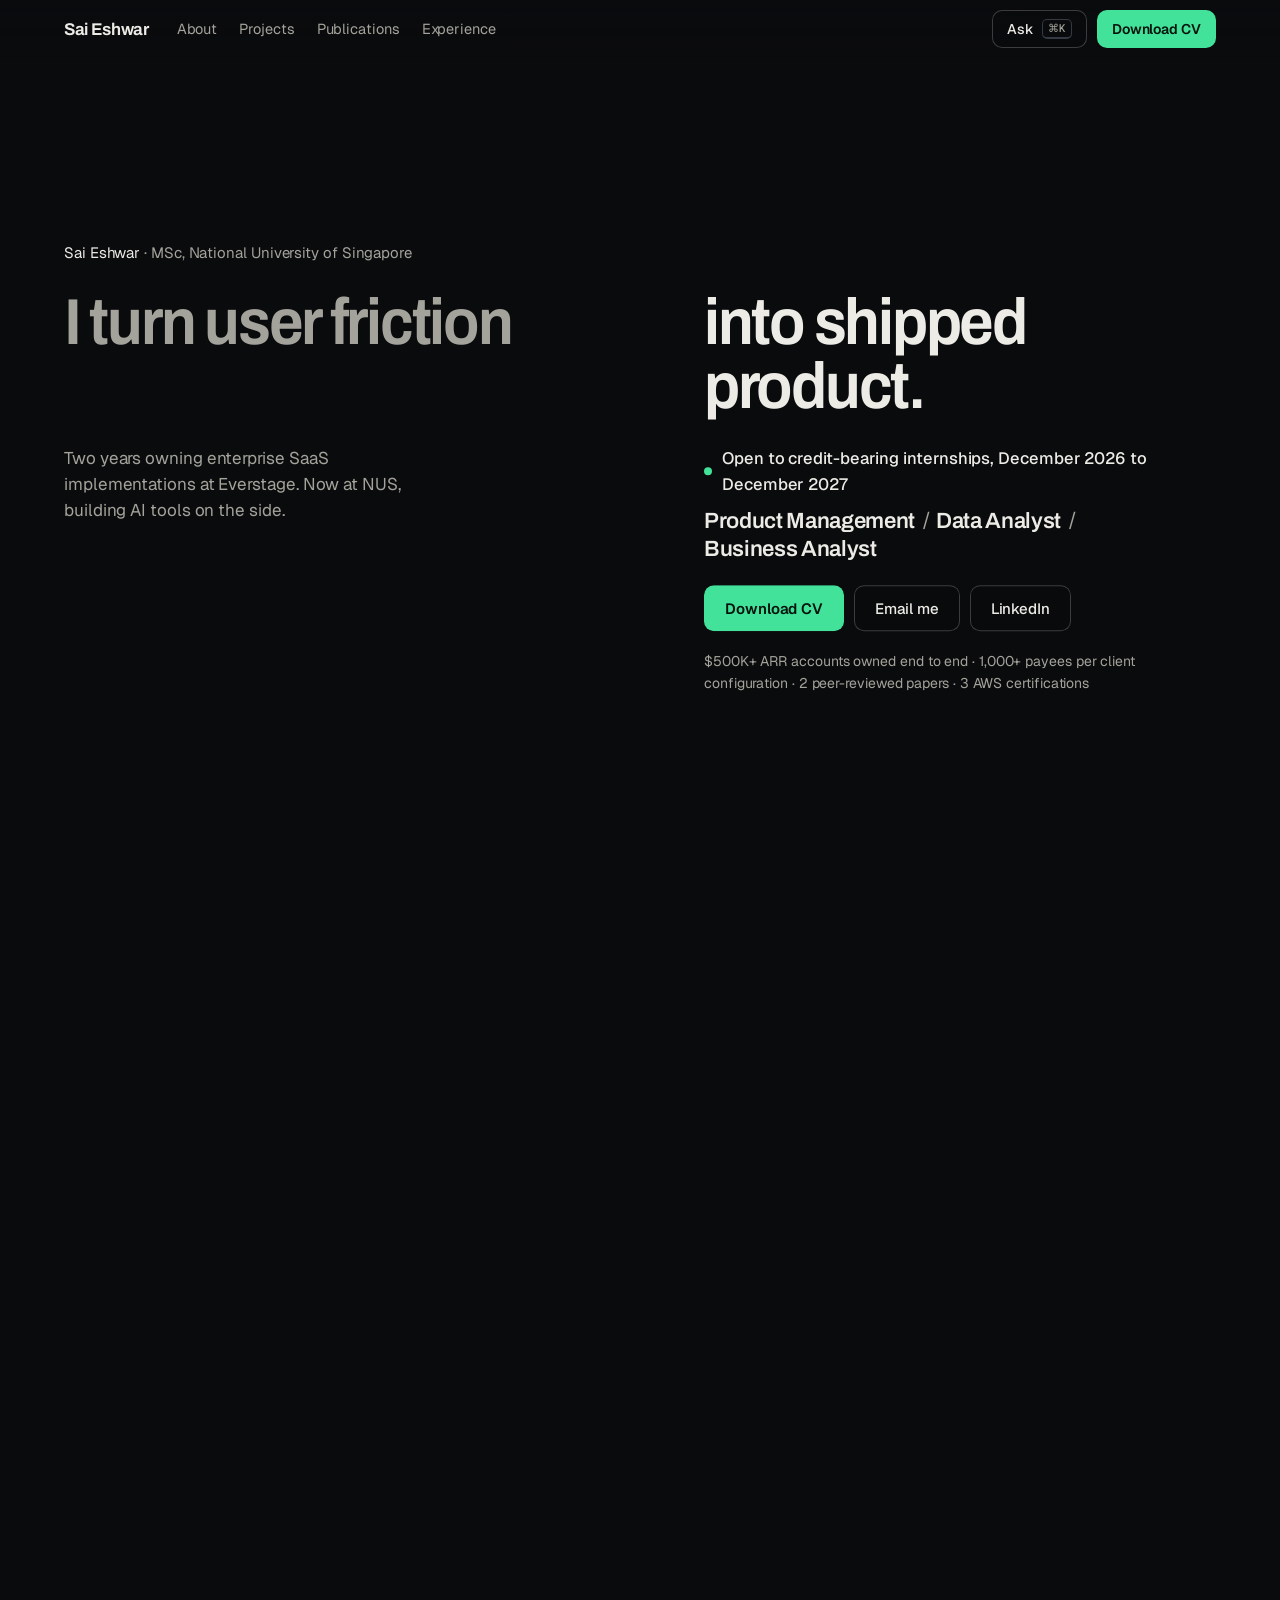
==== commit e7d784f0: "Preview: portrait beat after the hero that smiles, winks, then hands over to About Frames rendered o" ====
--- a/index.html
+++ b/index.html
@@ -66,6 +66,17 @@
         </div>
       </div>
 
+      <!-- MEET: the photo comes alive. Scroll and he smiles, scroll on and he
+           winks, then the narrator moves things along. face.js scrubs the
+           expression; story.js writes the two cue windows. -->
+      <div class="part meet" data-part="meet" data-kind="meet" data-len="2.2">
+        <div class="meet__fig" id="meet">
+          <img class="meet__still" src="sai.webp" alt="Sai Eshwar" width="680" height="868" decoding="async">
+        </div>
+        <p class="meet__hi" data-cue="hi">Meet Sai.</p>
+        <h2 class="meet__line" data-cue="line">Now, let&rsquo;s get into what this guy has done.</h2>
+      </div>
+
       <!-- ABOUT, part one: who is this guy -->
       <article class="part" data-part="about" data-scene="route" data-kind="qa" data-len="1.25">
         <div class="fr" data-cue="fr">
@@ -99,7 +110,7 @@
         <div class="sh" data-cue="sh">
           <div class="lens__text" aria-live="polite">
             <p data-for="pm">I have done PM work without the title. At Everstage I sat between customers, engineering and product, turning <i>&ldquo;this commission is wrong&rdquo;</i> into requirements someone could build. On my own I run the whole loop: I scoped NourishAI, built it, and already know what ships next. Certified ScrumMaster, HelloPM Tech for PM, and a Forage PM simulation where I argued 7-day retention over DAU.</p>
-            <p data-for="da" hidden>I have been the data person without ever having the data title. At Everstage I took Salesforce, HubSpot and Stripe data apart with SQL and Python to find where commission logic broke, and built the Superset dashboards leadership used for MRR, CAC and quota attainment. On my own time I reconciled 8,000+ rows of election results into one headline: 163 of 234 seats flipped.</p>
+            <p data-for="da" hidden>Data was already half my title: I was a Senior Solution and Data Analyst at Everstage. There I took Salesforce, HubSpot and Stripe data apart with SQL and Python to find where commission logic broke, and built the Superset dashboards leadership used for MRR, CAC and quota attainment. On my own time I reconciled 8,000+ rows of election results into one headline: 163 of 234 seats flipped.</p>
             <p data-for="ba" hidden>Translating between people who speak different languages is the job I already did. At Everstage I was the bridge between product, engineering and customer success for $500K+ ARR accounts: gathering requirements, finding the logic gaps in compensation plans, and streamlining the reporting. I will happily draw the process map, then automate half of it, like the Fathom-to-Freshdesk pipeline that retired a manual step from every customer call.</p>
           </div>
           <div class="acts"><a class="btn btn--accent" href="mailto:seshwarsai@gmail.com" data-mail>Email me about this role</a></div>
@@ -287,9 +298,20 @@
       </header>
       <div class="jobs">
         <article class="job" data-sc-in>
+          <div class="job__when">Sep 2026<br><span>Online, virtual</span></div>
+          <div>
+            <h3>Product Management Job Simulation <span>Forage</span></h3>
+            <ul>
+              <li>Wrote a KPI recommendation brief for <i>Legends of Aether</i>, a strategy RPG whose downloads were growing while players drifted away: chose the right KPI for each of four business questions (<b>7-day retention</b>, DAU, churn rate and conversion rate) and argued why the near miss was wrong.</li>
+              <li>Prioritised the player insights for three audiences, the development team, marketing and senior leadership, so each group got the findings it could act on.</li>
+              <li>Built a <b>7-step project plan</b> for a data-driven stakeholder presentation, with an owner, a dependency and an approval point for every step.</li>
+            </ul>
+          </div>
+        </article>
+        <article class="job" data-sc-in>
           <div class="job__when">May 2024 to Jun 2026<br><span>Chennai, India</span></div>
           <div>
-            <h3>Senior Solution &amp; Customer Experience Specialist <span>Everstage Technologies</span></h3>
+            <h3>Senior Solution and Data Analyst <span>Everstage Technologies</span></h3>
             <ul>
               <li>Grew with the business as it scaled from <b>$5M to $10M ARR</b>, holding implementation quality steady while enterprise account volume climbed.</li>
               <li>Owned end-to-end implementation of sales compensation projects for enterprise clients with <b>$500K+ ARR</b>, managing configurations that impact <b>1,000+ payees per organisation</b>, and served as primary liaison for international stakeholders.</li>
@@ -391,6 +413,7 @@
 
 <script src="scrollcraft.js"></script>
 <script src="scenes.js"></script>
+<script src="face.js"></script>
 <script src="story.js"></script>
 <script src="cli.js"></script>
 </body>
--- a/site.css
+++ b/site.css
@@ -109,6 +109,25 @@
 .acts { display: flex; flex-wrap: wrap; gap: 10px; margin-top: 22px; }
 .proof { margin: 20px 0 0; max-width: 54ch; color: var(--sc-ink-soft); font-size: 14px; line-height: 1.55; }
 
+/* meet: the portrait, positioned and sized every frame by face.js */
+.meet__fig { position: absolute; left: 0; top: 0; opacity: 0; visibility: hidden; transform-origin: 50% 100%; will-change: transform, opacity; }
+.meet__fig::before {
+  /* a faint glow behind the head, so the cutout sits in the stage, not on it */
+  content: ""; position: absolute; left: 8%; right: 8%; top: 4%; height: 62%;
+  background: radial-gradient(closest-side, rgb(67 226 155 / 0.09), rgb(67 226 155 / 0));
+}
+.meet__still, .meet__cv { position: absolute; inset: 0; width: 100%; height: 100%; display: block; }
+.meet__hi {
+  position: absolute; left: var(--sc-gutter); top: 52%; translate: 0 -50%; margin: 0; max-width: 14rem;
+  font: 600 clamp(1.5rem, 0.9rem + 1.4vw, 2.3rem)/1.1 var(--sc-font-display);
+  font-variation-settings: "wdth" 94; letter-spacing: -0.025em; color: var(--sc-ink-soft);
+}
+.meet__line {
+  position: absolute; left: var(--sc-gutter); top: 52%; translate: 0 -50%; margin: 0; width: min(30rem, 40vw);
+  font: 620 clamp(1.9rem, 1rem + 2.3vw, 3.2rem)/1.04 var(--sc-font-display);
+  font-variation-settings: "wdth" 94; letter-spacing: -0.03em; text-wrap: balance; color: var(--sc-ink);
+}
+
 /* projects: friction copy on the friction side, shipped copy on the other */
 .fr, .sh { position: absolute; width: min(33rem, 42vw); }
 .fr { left: var(--sc-gutter); top: 52%; translate: 0 -50%; }
@@ -235,6 +254,10 @@
   .acts { margin-top: 14px; gap: 8px; }
   .acts .btn { height: 42px; padding: 0 14px; font-size: 14.5px; }
   .proof { font-size: 12.5px; margin-top: 12px; }
+
+  .meet__hi, .meet__line { top: calc(var(--bar-h) + 18px); translate: none; right: var(--sc-gutter); width: auto; max-width: none; }
+  .meet__hi { font-size: clamp(1.4rem, 6vw, 1.8rem); }
+  .meet__line { font-size: clamp(1.6rem, 7vw, 2.1rem); }
 
   .fr, .sh { width: auto; left: var(--sc-gutter); right: var(--sc-gutter); }
   .fr { top: calc(var(--bar-h) + 16px); translate: none; }
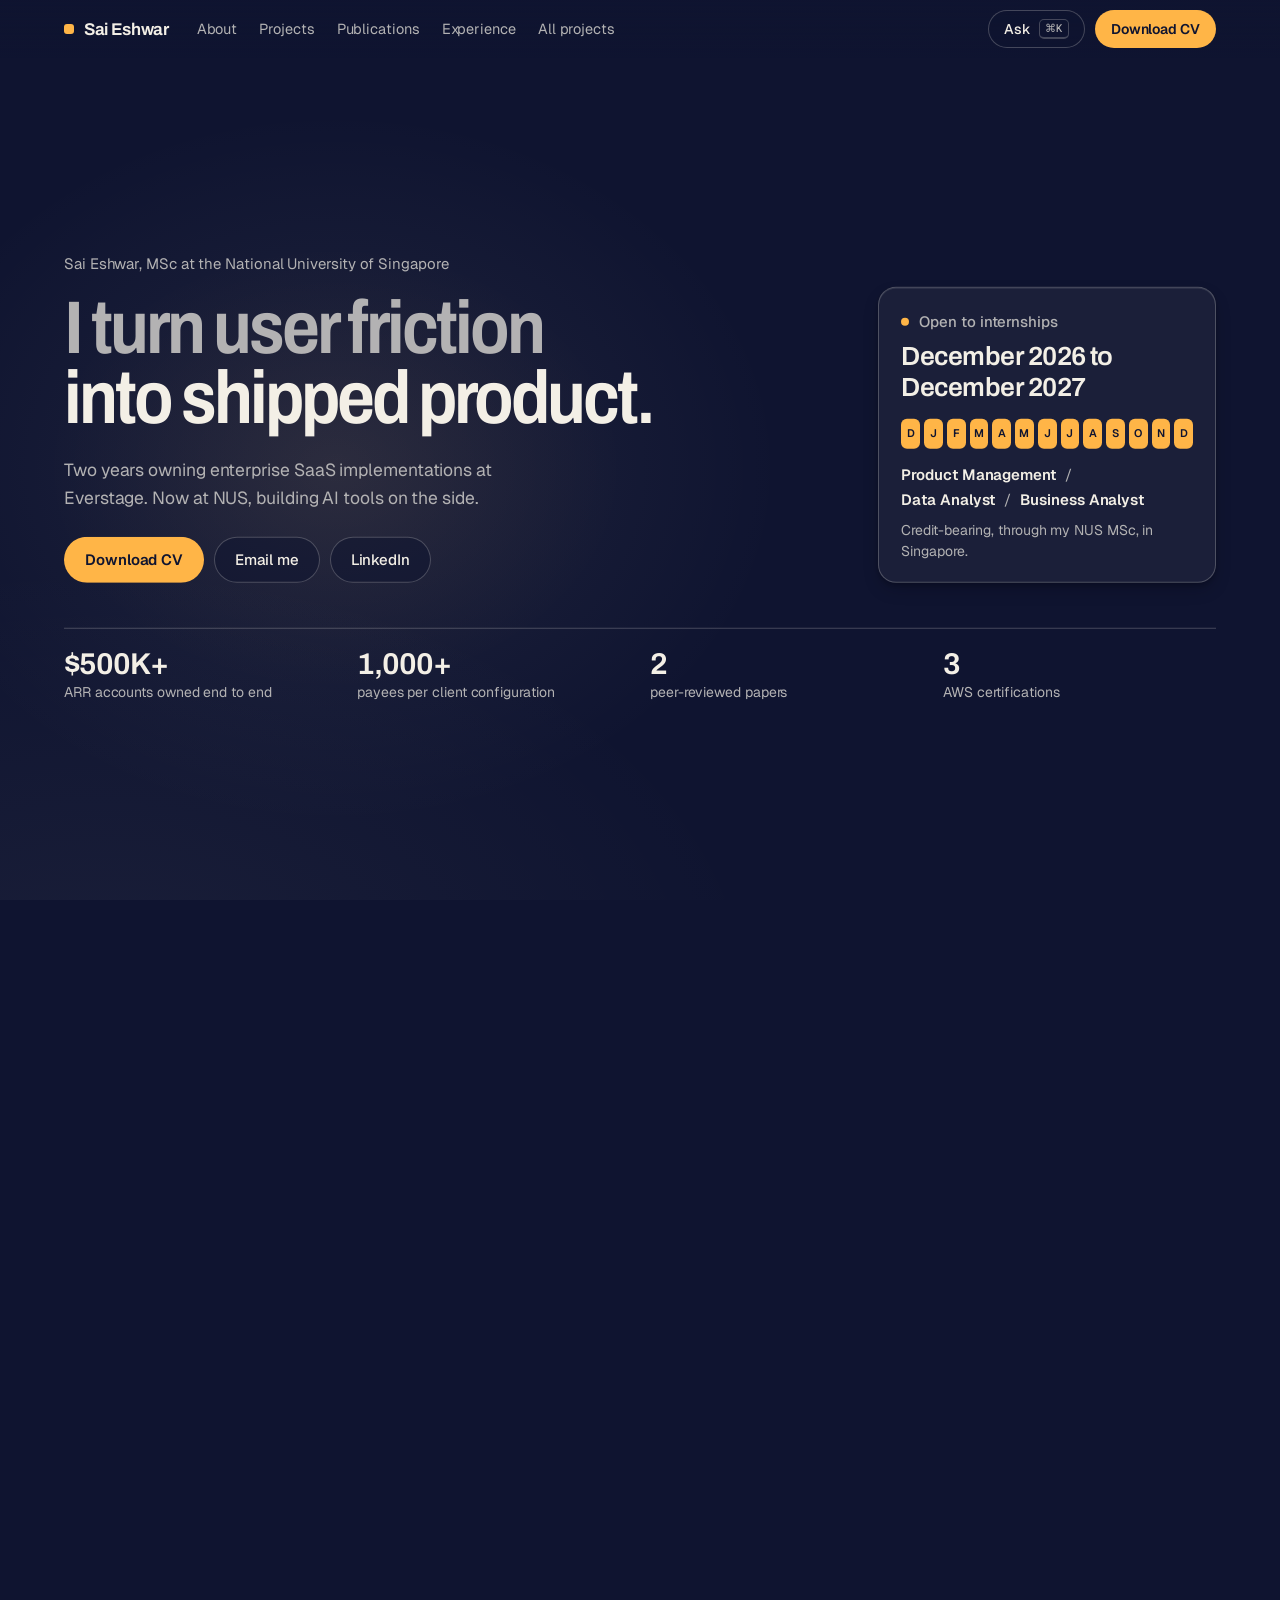
==== commit 3f500c0f: "v4 chapters (preview): a colour per chapter, a jump dock, a paper record - Every story chapter has i" ====
--- a/index.html
+++ b/index.html
@@ -6,20 +6,20 @@
 <title>Sai Eshwar · Product, Data and Business Analyst internships · Singapore</title>
 <meta name="description" content="Sai Eshwar, NUS MSc student in Singapore. Open to credit-bearing Product Management, Data Analyst and Business Analyst internships from December 2026 to December 2027.">
 <meta name="author" content="Sai Eshwar">
-<meta name="theme-color" content="#0a0b0d">
+<meta name="theme-color" content="#0f1430">
 <meta property="og:title" content="Sai Eshwar · I turn user friction into shipped product">
 <meta property="og:description" content="Open to credit-bearing PM, Data Analyst and Business Analyst internships in Singapore, December 2026 to December 2027.">
 <meta property="og:type" content="website">
-<link rel="icon" href="data:image/svg+xml,<svg xmlns='http://www.w3.org/2000/svg' viewBox='0 0 32 32'><rect width='32' height='32' rx='7' fill='%230a0b0d'/><rect x='17' y='8' width='3' height='16' fill='%2343e29b'/><circle cx='10' cy='12' r='1.6' fill='%23a3a39b'/><circle cx='12' cy='19' r='1.6' fill='%23a3a39b'/><circle cx='8' cy='23' r='1.6' fill='%23a3a39b'/></svg>">
+<link rel="icon" href="data:image/svg+xml,<svg xmlns='http://www.w3.org/2000/svg' viewBox='0 0 32 32'><rect width='32' height='32' rx='7' fill='%230f1430'/><rect x='17' y='8' width='3' height='16' fill='%23ffb547'/><circle cx='10' cy='12' r='1.6' fill='%23a3a39b'/><circle cx='12' cy='19' r='1.6' fill='%23a3a39b'/><circle cx='8' cy='23' r='1.6' fill='%23a3a39b'/></svg>">
 <link rel="preconnect" href="https://fonts.googleapis.com">
 <link rel="preconnect" href="https://fonts.gstatic.com" crossorigin>
-<link href="https://fonts.googleapis.com/css2?family=Archivo:wdth,wght@62..125,400..800&family=Geist:wght@400..600&family=Geist+Mono:wght@400;500&display=swap" rel="stylesheet">
+<link href="https://fonts.googleapis.com/css2?family=Archivo:wdth,wght@62..125,400..800&family=Geist:wght@400..600&family=Geist+Mono:wght@400;500&family=Newsreader:ital,opsz,wght@1,6..72,400..600&display=swap" rel="stylesheet">
 <link rel="stylesheet" href="scrollcraft.css">
 <link rel="stylesheet" href="site.css">
 </head>
 <body>
 
-<a class="skip" href="#experience">Skip the story: go to experience and credentials</a>
+<a class="skip" href="#record">Skip the story: go to experience, projects and credentials</a>
 
 <header class="bar" id="bar">
   <a class="bar__mark" href="#top" data-goto="hero">Sai Eshwar</a>
@@ -28,6 +28,7 @@
     <a href="#story" data-goto="work">Projects</a>
     <a href="#story" data-goto="pubs">Publications</a>
     <a href="#experience">Experience</a>
+    <a href="#glance">All projects</a>
   </nav>
   <div class="bar__acts">
     <button type="button" class="btn btn--ghost btn--sm" data-cli aria-label="Ask sai.cli, the portfolio terminal">Ask <span class="kbd" aria-hidden="true">&#8984;K</span></button>
@@ -47,29 +48,41 @@
       <!-- one illustrated, scroll-driven scene per beat, built by scenes.js -->
       <div class="scenes" id="scenes" aria-hidden="true"></div>
 
-      <!-- HERO: the recruiter's screen, complete on the first frame. -->
-      <div class="part hero" data-part="hero" data-kind="hero" data-len="0.75">
+      <!-- HERO: the recruiter's screen, complete on the first frame. The word
+           "friction" arrives mis-set and snaps into line once: the headline
+           does what it says. -->
+      <div class="part hero" data-part="hero" data-kind="hero" data-len="0.75" data-label="Start">
         <div class="hero__grid" data-cue="hero">
-          <p class="hero__who">Sai Eshwar <span>&middot; MSc, National University of Singapore</span></p>
-          <h1 class="hero__h1"><span class="hero__a">I turn user friction</span> <span class="hero__b">into shipped product.</span></h1>
-          <p class="hero__sub">Two years owning enterprise SaaS implementations at Everstage. Now at NUS, building AI tools on the side.</p>
-          <div class="hero__offer">
-            <p class="avail"><span class="dot" aria-hidden="true"></span>Open to credit-bearing internships, December 2026 to December 2027</p>
-            <p class="roles"><span data-role="pm">Product Management</span> <i>/</i> <span data-role="da">Data Analyst</span> <i>/</i> <span data-role="ba">Business Analyst</span></p>
+          <div class="hero__main">
+            <p class="hero__who">Sai Eshwar, MSc at the National University of Singapore</p>
+            <h1 class="hero__h1"><span class="hero__a">I turn user <span class="fx">friction</span></span> <span class="hero__b">into shipped product.</span></h1>
+            <p class="hero__sub">Two years owning enterprise SaaS implementations at Everstage. Now at NUS, building AI tools on the side.</p>
             <div class="acts">
               <a class="btn btn--accent" href="Sai_Eshwar_Resume.pdf" download>Download CV</a>
               <a class="btn btn--ghost" href="mailto:seshwarsai@gmail.com" data-mail>Email me</a>
               <a class="btn btn--ghost" href="https://linkedin.com/in/sai-eshwar-s-b529931bb" target="_blank" rel="noopener">LinkedIn</a>
             </div>
-            <p class="proof">$500K+ ARR accounts owned end to end &middot; 1,000+ payees per client configuration &middot; 2 peer-reviewed papers &middot; 3 AWS certifications</p>
-          </div>
+          </div>
+          <aside class="hero__offer" aria-label="Availability">
+            <p class="avail"><span class="dot" aria-hidden="true"></span>Open to internships</p>
+            <p class="offer__when">December 2026 to December 2027</p>
+            <ol class="offer__cal" aria-hidden="true"><li>D</li><li>J</li><li>F</li><li>M</li><li>A</li><li>M</li><li>J</li><li>J</li><li>A</li><li>S</li><li>O</li><li>N</li><li>D</li></ol>
+            <p class="roles"><span data-role="pm">Product Management</span><span data-role="da">Data Analyst</span><span data-role="ba">Business Analyst</span></p>
+            <p class="offer__how">Credit-bearing, through my NUS MSc, in Singapore.</p>
+          </aside>
+          <ul class="proof" aria-label="At a glance">
+            <li><b>$500K+</b> ARR accounts owned end to end</li>
+            <li><b>1,000+</b> payees per client configuration</li>
+            <li><b>2</b> peer-reviewed papers</li>
+            <li><b>3</b> AWS certifications</li>
+          </ul>
         </div>
       </div>
 
       <!-- MEET: the photo comes alive. Scroll and he smiles, scroll on and he
            winks, then the narrator moves things along. face.js scrubs the
            expression; story.js writes the two cue windows. -->
-      <div class="part meet" data-part="meet" data-kind="meet" data-len="2.2">
+      <div class="part meet" data-part="meet" data-label="Meet Sai" data-kind="meet" data-len="2.2">
         <div class="meet__fig" id="meet">
           <img class="meet__still" src="sai.webp" alt="Sai Eshwar" width="680" height="868" decoding="async">
         </div>
@@ -78,7 +91,7 @@
       </div>
 
       <!-- ABOUT, part one: who is this guy -->
-      <article class="part" data-part="about" data-scene="route" data-kind="qa" data-len="1.25">
+      <article class="part" data-part="about" data-label="About" data-scene="route" data-kind="qa" data-len="1.25">
         <div class="fr" data-cue="fr">
           <p class="kick">About</p>
           <h2>So. Who is this guy?</h2>
@@ -96,7 +109,7 @@
       </article>
 
       <!-- ABOUT, part two: the interactive bit. Pick the role, get the case. -->
-      <article class="part" data-part="lens" data-kind="duo" data-len="1.15">
+      <article class="part" data-part="lens" data-label="Your role" data-kind="duo" data-len="1.15">
         <div class="fr" data-cue="fr">
           <p class="kick">About, continued</p>
           <h2>Fine. But is he right for <em>your</em> role?</h2>
@@ -119,7 +132,7 @@
 
       <!-- PROJECTS: one per scroll step. The narrator states the problem,
            Sai states the fix. Every figure is from the original case studies. -->
-      <article class="part" data-part="w1" data-scene="nourish" data-kind="qa" data-len="0.95">
+      <article class="part" data-part="w1" data-label="NourishAI" data-scene="nourish" data-kind="qa" data-len="0.95">
         <div class="fr" data-cue="fr">
           <p class="kick"><span>Project 1 of 11</span> NourishAI &middot; 2026 &middot; AI product</p>
           <h2>Try asking a food app for &ldquo;high-protein, under 500 calories, not fried.&rdquo;</h2>
@@ -131,7 +144,7 @@
         </div>
       </article>
 
-      <article class="part" data-part="w2" data-scene="arena" data-kind="qa" data-len="0.95">
+      <article class="part" data-part="w2" data-label="Content Arena" data-scene="arena" data-kind="qa" data-len="0.95">
         <div class="fr" data-cue="fr">
           <p class="kick"><span>Project 2 of 11</span> Content Arena (formerly RivalRadar) &middot; 2025 &middot; AI product</p>
           <h2>&ldquo;Who is my competition?&rdquo; Every YouTuber asks. Subscriber counts do not answer.</h2>
@@ -143,7 +156,7 @@
         </div>
       </article>
 
-      <article class="part" data-part="w3" data-scene="sheet" data-kind="qa" data-len="0.95">
+      <article class="part" data-part="w3" data-label="Tamil Nadu election" data-scene="sheet" data-kind="qa" data-len="0.95">
         <div class="fr" data-cue="fr">
           <p class="kick"><span>Project 3 of 11</span> Decoding the 2026 Tamil Nadu Election &middot; Data analysis</p>
           <h2>8,000+ rows of election data, two cycles, and names that refused to match.</h2>
@@ -155,7 +168,7 @@
         </div>
       </article>
 
-      <article class="part" data-part="w4" data-scene="retention" data-kind="qa" data-len="0.95">
+      <article class="part" data-part="w4" data-label="Forage PM simulation" data-scene="retention" data-kind="qa" data-len="0.95">
         <div class="fr" data-cue="fr">
           <p class="kick"><span>Project 4 of 11</span> Forage PM Job Simulation &middot; 2026 &middot; Product management</p>
           <h2>Downloads up. Players leaving. Three teams, three opinions, zero agreement.</h2>
@@ -167,7 +180,7 @@
         </div>
       </article>
 
-      <article class="part" data-part="w5" data-scene="voice" data-kind="qa" data-len="0.95">
+      <article class="part" data-part="w5" data-label="AI voice agent" data-scene="voice" data-kind="qa" data-len="0.95">
         <div class="fr" data-cue="fr">
           <p class="kick"><span>Project 5 of 11</span> AI Voice Agent for L1 Support &middot; 2025</p>
           <h2>Support agents answering the same question for the hundredth time today.</h2>
@@ -179,7 +192,7 @@
         </div>
       </article>
 
-      <article class="part" data-part="w6" data-scene="pipe" data-kind="qa" data-len="0.95">
+      <article class="part" data-part="w6" data-label="Fathom to Freshdesk" data-scene="pipe" data-kind="qa" data-len="0.95">
         <div class="fr" data-cue="fr">
           <p class="kick"><span>Project 6 of 11</span> Fathom &times; Freshdesk Automation &middot; 2025</p>
           <h2>After every call: copy the summary, paste it into the ticket, repeat forever.</h2>
@@ -191,7 +204,7 @@
         </div>
       </article>
 
-      <article class="part" data-part="w7" data-scene="iov" data-kind="qa" data-len="0.95">
+      <article class="part" data-part="w7" data-label="IoV security" data-scene="iov" data-kind="qa" data-len="0.95">
         <div class="fr" data-cue="fr">
           <p class="kick"><span>Project 7 of 11</span> IoV Security with ASCON &middot; 2023 to 2024 &middot; Research</p>
           <h2>Cars on 5G share safety-critical data on hardware too small for heavy encryption.</h2>
@@ -203,7 +216,7 @@
         </div>
       </article>
 
-      <article class="part" data-part="w8" data-scene="crop" data-kind="qa" data-len="0.95">
+      <article class="part" data-part="w8" data-label="Crop yield predictor" data-scene="crop" data-kind="qa" data-len="0.95">
         <div class="fr" data-cue="fr">
           <p class="kick"><span>Project 8 of 11</span> Crop Yield Predictor &middot; 2023 &middot; Machine learning</p>
           <h2>Crops chosen by tradition, while the soil holds the actual answer.</h2>
@@ -215,7 +228,7 @@
         </div>
       </article>
 
-      <article class="part" data-part="w9" data-scene="granary" data-kind="qa" data-len="0.95">
+      <article class="part" data-part="w9" data-label="Smart granary" data-scene="granary" data-kind="qa" data-len="0.95">
         <div class="fr" data-cue="fr">
           <p class="kick"><span>Project 9 of 11</span> Smart Granary System &middot; 2024 &middot; IoT</p>
           <h2>Stored grain spoils quietly, and nobody can watch a granary all night.</h2>
@@ -227,7 +240,7 @@
         </div>
       </article>
 
-      <article class="part" data-part="w10" data-scene="posture" data-kind="qa" data-len="0.95">
+      <article class="part" data-part="w10" data-label="Posture device" data-scene="posture" data-kind="qa" data-len="0.95">
         <div class="fr" data-cue="fr">
           <p class="kick"><span>Project 10 of 11</span> Posture Correcting Device &middot; 2024 &middot; Hardware</p>
           <h2>You are probably slouching right now.</h2>
@@ -239,7 +252,7 @@
         </div>
       </article>
 
-      <article class="part" data-part="w11" data-scene="d2d" data-kind="qa" data-len="0.95">
+      <article class="part" data-part="w11" data-label="D2D federated learning" data-scene="d2d" data-kind="qa" data-len="0.95">
         <div class="fr" data-cue="fr">
           <p class="kick"><span>Project 11 of 11</span> Federated Learning for D2D Networks &middot; 2023 &middot; Research internship</p>
           <h2>Devices that must decide how to talk to each other, with nobody in charge.</h2>
@@ -252,7 +265,7 @@
       </article>
 
       <!-- PUBLICATIONS -->
-      <article class="part" data-part="pubs" data-scene="papers" data-kind="qa" data-len="1.4">
+      <article class="part" data-part="pubs" data-label="Publications" data-scene="papers" data-kind="qa" data-len="1.4">
         <div class="fr" data-cue="fr">
           <p class="kick">Publications</p>
           <h2>Right. Publications. What has this guy actually published?</h2>
@@ -275,7 +288,7 @@
       </article>
 
       <!-- THE PEAK: every month of availability lights up. -->
-      <div class="part peak" data-part="peak" data-scene="months" data-kind="peak" data-len="1.5">
+      <div class="part peak" data-part="peak" data-label="Availability" data-scene="months" data-kind="peak" data-len="1.5">
         <div class="peak__copy" data-cue="peak">
           <p class="kick">All of that, available</p>
           <h2>Open to internships from December 2026 to December 2027.</h2>
@@ -290,25 +303,17 @@
     </div>
   </section>
 
+  <!-- THE PAPER. The story ends; the record begins. Everything a recruiter
+       needs to forward, on a light page that reads like the CV. -->
+  <div class="paper" id="record">
   <section class="ledger" id="experience" aria-labelledby="exp-h">
     <div class="wrap">
-      <header class="ledger__head" data-sc-in>
+      <header class="ledger__head">
         <h2 id="exp-h">Experience</h2>
         <p>Where the product instincts were earned.</p>
       </header>
       <div class="jobs">
-        <article class="job" data-sc-in>
-          <div class="job__when">Sep 2026<br><span>Online, virtual</span></div>
-          <div>
-            <h3>Product Management Job Simulation <span>Forage</span></h3>
-            <ul>
-              <li>Wrote a KPI recommendation brief for <i>Legends of Aether</i>, a strategy RPG whose downloads were growing while players drifted away: chose the right KPI for each of four business questions (<b>7-day retention</b>, DAU, churn rate and conversion rate) and argued why the near miss was wrong.</li>
-              <li>Prioritised the player insights for three audiences, the development team, marketing and senior leadership, so each group got the findings it could act on.</li>
-              <li>Built a <b>7-step project plan</b> for a data-driven stakeholder presentation, with an owner, a dependency and an approval point for every step.</li>
-            </ul>
-          </div>
-        </article>
-        <article class="job" data-sc-in>
+        <article class="job">
           <div class="job__when">May 2024 to Jun 2026<br><span>Chennai, India</span></div>
           <div>
             <h3>Senior Solution and Data Analyst <span>Everstage Technologies</span></h3>
@@ -321,7 +326,7 @@
             </ul>
           </div>
         </article>
-        <article class="job" data-sc-in>
+        <article class="job">
           <div class="job__when">Jun 2023 to Aug 2023<br><span>Nicosia, Cyprus</span></div>
           <div>
             <h3>Research Intern (onsite) <span>University of Cyprus</span></h3>
@@ -332,18 +337,106 @@
             </ul>
           </div>
         </article>
+        <article class="job">
+          <div class="job__when">Sep 2026<br><span>Online, virtual</span></div>
+          <div>
+            <h3>Product Management Job Simulation <span>Forage, virtual job simulation</span></h3>
+            <ul>
+              <li>Wrote a KPI recommendation brief for <i>Legends of Aether</i>, a strategy RPG whose downloads were growing while players drifted away: chose the right KPI for each of four business questions (<b>7-day retention</b>, DAU, churn rate and conversion rate) and argued why the near miss was wrong.</li>
+              <li>Prioritised the player insights for three audiences, the development team, marketing and senior leadership, so each group got the findings it could act on.</li>
+              <li>Built a <b>7-step project plan</b> for a data-driven stakeholder presentation, with an owner, a dependency and an approval point for every step.</li>
+            </ul>
+          </div>
+        </article>
       </div>
+    </div>
+  </section>
+
+  <section class="ledger" id="glance" aria-labelledby="gl-h">
+    <div class="wrap">
+      <header class="ledger__head">
+        <h2 id="gl-h">All eleven projects, on one screen</h2>
+        <p>For when you are forwarding this to a hiring manager. Replay drops you back into that chapter of the story.</p>
+      </header>
+      <ol class="gl">
+          <li class="gl__row" data-chapter="w1">
+            <span class="gl__sw" aria-hidden="true"></span>
+            <div class="gl__name"><h3>NourishAI</h3><p>AI product &middot; 2026</p></div>
+            <p class="gl__what">Type a craving in plain English, get ranked dishes with calories and macros attached. Claude Haiku turns the sentence into rules; Postgres ranks the dishes.</p>
+            <button type="button" class="gl__go" data-jump="w1" aria-label="Replay NourishAI in the story">Replay</button>
+          </li>
+          <li class="gl__row" data-chapter="w2">
+            <span class="gl__sw" aria-hidden="true"></span>
+            <div class="gl__name"><h3>Content Arena</h3><p>AI product &middot; 2025</p></div>
+            <p class="gl__what">Finds the YouTube channels that are actually comparable and ranks them by normalised engagement, not subscriber count.</p>
+            <button type="button" class="gl__go" data-jump="w2" aria-label="Replay Content Arena in the story">Replay</button>
+          </li>
+          <li class="gl__row" data-chapter="w3">
+            <span class="gl__sw" aria-hidden="true"></span>
+            <div class="gl__name"><h3>Decoding the 2026 Tamil Nadu Election</h3><p>Data analysis</p></div>
+            <p class="gl__what">Reconciled 8,000+ rows across two cycles in Python. 163 of 234 seats changed party (69.7%); seven charts and an eleven-slide deck.</p>
+            <button type="button" class="gl__go" data-jump="w3" aria-label="Replay Decoding the 2026 Tamil Nadu Election in the story">Replay</button>
+          </li>
+          <li class="gl__row" data-chapter="w4">
+            <span class="gl__sw" aria-hidden="true"></span>
+            <div class="gl__name"><h3>Forage PM Job Simulation</h3><p>Product management &middot; 2026</p></div>
+            <p class="gl__what">Argued 7-day retention over DAU for a game losing new players, then a 7-step plan that split one deck into three audiences.</p>
+            <button type="button" class="gl__go" data-jump="w4" aria-label="Replay Forage PM Job Simulation in the story">Replay</button>
+          </li>
+          <li class="gl__row" data-chapter="w5">
+            <span class="gl__sw" aria-hidden="true"></span>
+            <div class="gl__name"><h3>AI Voice Agent for L1 Support</h3><p>AI automation &middot; 2025</p></div>
+            <p class="gl__what">ElevenLabs and N8N, with a curated knowledge base and RAG, so Tier 1 calls are answered from the knowledge base.</p>
+            <button type="button" class="gl__go" data-jump="w5" aria-label="Replay AI Voice Agent for L1 Support in the story">Replay</button>
+          </li>
+          <li class="gl__row" data-chapter="w6">
+            <span class="gl__sw" aria-hidden="true"></span>
+            <div class="gl__name"><h3>Fathom &times; Freshdesk Automation</h3><p>Workflow automation &middot; 2025</p></div>
+            <p class="gl__what">An N8N pipeline puts every call summary and recording into the right Freshdesk ticket, with routing for edge cases.</p>
+            <button type="button" class="gl__go" data-jump="w6" aria-label="Replay Fathom and Freshdesk Automation in the story">Replay</button>
+          </li>
+          <li class="gl__row" data-chapter="w7">
+            <span class="gl__sw" aria-hidden="true"></span>
+            <div class="gl__name"><h3>IoV Security with ASCON</h3><p>Research &middot; 2023 to 2024</p></div>
+            <p class="gl__what">ASCON on Raspberry Pi over MQTT, attacked with DoS and man-in-the-middle; ensemble classifier at 99.95% DoS detection.</p>
+            <button type="button" class="gl__go" data-jump="w7" aria-label="Replay IoV Security with ASCON in the story">Replay</button>
+          </li>
+          <li class="gl__row" data-chapter="w8">
+            <span class="gl__sw" aria-hidden="true"></span>
+            <div class="gl__name"><h3>Crop Yield Predictor</h3><p>Machine learning &middot; 2023</p></div>
+            <p class="gl__what">Random Forest that turns soil readings into a crop recommendation, at 98% validation accuracy.</p>
+            <button type="button" class="gl__go" data-jump="w8" aria-label="Replay Crop Yield Predictor in the story">Replay</button>
+          </li>
+          <li class="gl__row" data-chapter="w9">
+            <span class="gl__sw" aria-hidden="true"></span>
+            <div class="gl__name"><h3>Smart Granary System</h3><p>IoT &middot; 2024</p></div>
+            <p class="gl__what">Tracks temperature and CO2 against thresholds around the clock and flags action the moment conditions drift.</p>
+            <button type="button" class="gl__go" data-jump="w9" aria-label="Replay Smart Granary System in the story">Replay</button>
+          </li>
+          <li class="gl__row" data-chapter="w10">
+            <span class="gl__sw" aria-hidden="true"></span>
+            <div class="gl__name"><h3>Posture Correcting Device</h3><p>Hardware &middot; 2024</p></div>
+            <p class="gl__what">Arduino Nano wearable with an accelerometer and gyroscope that buzzes the moment you slump.</p>
+            <button type="button" class="gl__go" data-jump="w10" aria-label="Replay Posture Correcting Device in the story">Replay</button>
+          </li>
+          <li class="gl__row" data-chapter="w11">
+            <span class="gl__sw" aria-hidden="true"></span>
+            <div class="gl__name"><h3>Federated Learning for D2D Networks</h3><p>Research internship &middot; 2023</p></div>
+            <p class="gl__what">NS3 simulation, four clustering methods and a neural network that picks transmission modes, at the University of Cyprus.</p>
+            <button type="button" class="gl__go" data-jump="w11" aria-label="Replay Federated Learning for D2D Networks in the story">Replay</button>
+          </li>
+      </ol>
     </div>
   </section>
 
   <section class="ledger" id="credentials" aria-labelledby="cred-h">
     <div class="wrap">
-      <header class="ledger__head" data-sc-in>
+      <header class="ledger__head">
         <h2 id="cred-h">Credentials</h2>
-        <p>Independently verifiable. Every certificate links to its issuer.</p>
+        <p>Independently verifiable. Every certificate and paper links to its issuer.</p>
       </header>
       <div class="creds">
-        <div class="col" data-sc-in>
+        <div class="col">
           <h3>Education</h3>
           <dl class="rows">
             <dt>M.Sc., Management of Technology and Innovation</dt><dd>National University of Singapore &middot; from Aug 2026, in progress</dd>
@@ -351,7 +444,7 @@
             <dt>Class 12, CBSE</dt><dd>PSBB Sr. Sec. School, Chennai &middot; 95.2%</dd>
           </dl>
         </div>
-        <div class="col" data-sc-in>
+        <div class="col">
           <h3>Certifications</h3>
           <dl class="rows">
             <dt><a href="https://www.credly.com/badges/e38b7429-5690-4ea4-a306-36b3cab20553/public_url" target="_blank" rel="noopener">AWS Certified Machine Learning Engineer, Associate</a></dt><dd>Amazon Web Services &middot; 2026</dd>
@@ -361,7 +454,7 @@
             <dt><a href="https://hellopm.co/certificate/?certificate_id=SJHMZV" target="_blank" rel="noopener">Tech for PM</a></dt><dd>HelloPM &middot; 2026</dd>
           </dl>
         </div>
-        <div class="col" data-sc-in>
+        <div class="col">
           <h3>Leadership</h3>
           <dl class="rows">
             <dt>National Service Scheme</dt><dd>Headed a campus-wide health and hygiene campaign reaching 200+ students and residents</dd>
@@ -369,12 +462,20 @@
             <dt>INSTINCTS 2023, Organising Committee</dt><dd>Logistics and cross-departmental coordination for SSN's cultural fest</dd>
           </dl>
         </div>
+        <div class="col">
+          <h3>Publications</h3>
+          <dl class="rows">
+            <dt><a href="https://doi.org/10.1134/S106373972660007X" target="_blank" rel="noopener">Quantum-Resistant Microelectronic Cryptography for Securing Vehicular Networks</a></dt><dd>Russian Microelectronics, vol. 55 no. 1 &middot; Pleiades Publishing, distributed by Springer Nature &middot; 2026 &middot; Scopus indexed</dd>
+            <dt><a href="https://doi.org/10.1007/s43926-025-00226-1" target="_blank" rel="noopener">Improving Security in 5G Vehicular Networks Using ASCON and Machine Learning based NIDS</a></dt><dd>Discover Internet of Things &middot; Springer Nature &middot; 2025 &middot; Open Access</dd>
+          </dl>
+        </div>
       </div>
     </div>
   </section>
+  </div>
 
   <section class="close" id="contact" aria-labelledby="close-h">
-    <div class="wrap close__in" data-sc-in>
+    <div class="wrap close__in">
       <h2 id="close-h">Hiring for December 2026 to December 2027?</h2>
       <p>Email is the fastest way in. The CV has everything above on one page.</p>
       <div class="acts">
@@ -384,11 +485,22 @@
       </div>
       <footer class="foot">
         <span>&copy; 2026 Sai Eshwar &middot; Singapore</span>
-        <span>Hand-built. The dots are drawn live in your browser; the numbers are real unless marked illustrative.</span>
+        <span>Hand-built. Every illustration is drawn live in your browser; the numbers are real unless marked illustrative.</span>
       </footer>
     </div>
   </section>
 </main>
+
+<!-- THE DOCK. Where you are in the story, and a way to jump anywhere in it.
+     story.js builds one tick per chapter from the parts' data-label. -->
+<nav class="dock" id="dock" aria-label="Story chapters">
+  <button type="button" class="dock__b" data-step="-1" aria-label="Previous chapter"><svg viewBox="0 0 16 16" aria-hidden="true"><path d="M10 3 5 8l5 5"/></svg></button>
+  <div class="dock__mid">
+    <p class="dock__now" aria-live="polite"><span class="dock__n"></span><span class="dock__t"></span></p>
+    <ol class="dock__ticks"></ol>
+  </div>
+  <button type="button" class="dock__b" data-step="1" aria-label="Next chapter"><svg viewBox="0 0 16 16" aria-hidden="true"><path d="M6 3l5 5-5 5"/></svg></button>
+</nav>
 
 <!-- SAI.CLI -->
 <div id="cliOverlay" role="dialog" aria-modal="true" aria-label="sai.cli interactive terminal">
--- a/site.css
+++ b/site.css
@@ -1,240 +1,336 @@
 /* ============================================================================
-   site.css: Sai Eshwar's portfolio, on the scrollcraft floor.
-   Tokens first (the rebrand), then the page's own markup. Nothing here
-   restyles the engine's devices.
+   site.css: Sai Eshwar's portfolio, v4 "chapters".
+
+   The story is told in chapters, and every chapter has its own colour: a deep
+   ground and one bright accent, chosen from that project's own world. story.js
+   blends the five theme variables (--g ground, --a accent, --ai text on the
+   accent, --ink, --soft) on :root as you scroll, so the page changes colour
+   between chapters instead of sitting on one black. When the story ends the
+   page turns to paper: the record a recruiter forwards.
+
+   Brand constants: indigo #0f1430, saffron #ffb547, warm ink #f3efe6.
    ========================================================================== */
 
 :root {
-  --sc-canvas:     #0a0b0d;   /* friction ground                              */
-  --sc-surface:    #121418;
-  --sc-ink:        #ecebe6;
-  --sc-ink-soft:   #a3a39b;   /* tinted toward the ink, never flat grey       */
-  --sc-accent:     #43e29b;   /* shipped. The one accent, and it owns a side. */
-  --sc-accent-ink: #04140c;
-  --ground-sh:     #0b110e;   /* shipped ground: the same dark, faintly green */
-  --faint:         #86877f;
+  --g: #0f1430; --a: #ffb547; --ai: #0f1430; --ink: #f3efe6; --soft: #b5b2c4;
+  --indigo: #0f1430; --saffron: #ffb547;
 
   --sc-font-display: "Archivo", system-ui, sans-serif;
   --sc-font-text:    "Geist", system-ui, sans-serif;
   --sc-font-mono:    "Geist Mono", ui-monospace, monospace;
-  --sc-shadow-color: 150 30% 2%;
-
-  /* names the terminal's styles were written against */
-  --surface: #121418; --border: #23262d; --border-hi: #343944;
-  --text: var(--sc-ink); --muted: var(--sc-ink-soft);
-  --accent: var(--sc-accent); --accent-dim: #2a9c69; --ok: var(--sc-accent);
+  --font-voice:      "Newsreader", Georgia, serif;
+  --sc-shadow-color: 232 50% 4%;
+
+  /* the terminal keeps its own fixed dark palette */
+  --surface: #151a36; --border: #262c4d; --border-hi: #39406a;
+  --text: #f3efe6; --muted: #b5b2c4; --faint: #8a8aa6;
+  --accent: #ffb547; --accent-dim: #b97f2c; --ok: #5fe0a0;
   --mono: var(--sc-font-mono);
 
   --bar-h: 58px;
 }
 
-body { font-size: 1rem; }
-b { font-weight: 600; color: var(--sc-ink); }
+/* Derived tokens are declared on every element that redefines the theme, so
+   they resolve against that element's own ground and ink. */
+:root, .paper, .close {
+  --sc-canvas: var(--g);
+  --sc-surface: color-mix(in oklab, var(--ink) 6%, var(--g));
+  --sc-ink: var(--ink);
+  --sc-ink-soft: var(--soft);
+  --sc-accent: var(--a);
+  --sc-accent-ink: var(--ai);
+  --sc-hairline: color-mix(in oklab, var(--ink) 12%, transparent);
+  --sc-hairline-strong: color-mix(in oklab, var(--ink) 24%, transparent);
+}
+
+body { font-size: 1rem; background: var(--g); color: var(--ink); }
+b { font-weight: 600; color: var(--ink); }
 .wrap { width: 100%; max-width: 74rem; margin-inline: auto; padding-inline: var(--sc-gutter); }
-
-.skip { position: absolute; left: -9999px; top: 12px; z-index: 100; background: var(--sc-accent); color: var(--sc-accent-ink); padding: 10px 14px; border-radius: 8px; }
+.sr { position: absolute; width: 1px; height: 1px; overflow: hidden; clip-path: inset(50%); white-space: nowrap; }
+
+.skip { position: absolute; left: -9999px; top: 12px; z-index: 100; background: var(--saffron); color: var(--indigo); padding: 10px 14px; border-radius: 8px; }
 .skip:focus { left: 12px; }
 
 /* ------------------------------------------------------------- buttons -- */
 .btn {
   display: inline-flex; align-items: center; justify-content: center; gap: 8px;
-  height: 46px; padding: 0 20px; border-radius: 10px;
+  height: 46px; padding: 0 20px; border-radius: 999px;
   font: 500 15px/1 var(--sc-font-text); letter-spacing: -0.005em;
   text-decoration: none; white-space: nowrap; cursor: pointer;
   border: 1px solid transparent;
-  transition: background-color 160ms var(--sc-ease-out), border-color 160ms var(--sc-ease-out), color 160ms var(--sc-ease-out), transform 120ms var(--sc-ease-out);
+  transition: background-color 160ms var(--sc-ease-out), border-color 160ms var(--sc-ease-out), color 160ms var(--sc-ease-out), transform 120ms var(--sc-ease-out), filter 160ms var(--sc-ease-out);
 }
 .btn:active { transform: scale(0.97); }
-.btn--accent { background: var(--sc-accent); color: var(--sc-accent-ink); font-weight: 600; }
-.btn--ghost { background: rgb(10 11 13 / 0.55); color: var(--sc-ink); border-color: var(--sc-hairline-strong); }
-.btn--sm { height: 38px; padding: 0 14px; font-size: 14px; }
+.btn--accent { background: var(--a); color: var(--ai); font-weight: 600; }
+.btn--ghost { background: color-mix(in oklab, var(--g) 55%, transparent); color: var(--ink); border-color: var(--sc-hairline-strong); }
+.btn--sm { height: 38px; padding: 0 15px; font-size: 14px; }
 @media (hover: hover) and (pointer: fine) {
-  .btn--accent:hover { background: #5ff0ae; }
-  .btn--ghost:hover { border-color: var(--sc-ink-soft); }
-}
-.kbd { border: 1px solid var(--border-hi); border-bottom-width: 2px; border-radius: 5px; padding: 0 5px; font: 500 11px/1.5 var(--sc-font-mono); color: var(--sc-ink-soft); }
+  .btn--accent:hover { filter: brightness(1.08) saturate(1.05); }
+  .btn--ghost:hover { border-color: var(--soft); }
+}
+.kbd { border: 1px solid var(--sc-hairline-strong); border-bottom-width: 2px; border-radius: 5px; padding: 0 5px; font: 500 11px/1.5 var(--sc-font-mono); color: var(--soft); }
 
 /* ----------------------------------------------------------------- bar -- */
 .bar {
   position: fixed; inset: 0 0 auto 0; z-index: var(--sc-z-chrome);
   height: var(--bar-h); padding-inline: var(--sc-gutter);
   display: flex; align-items: center; gap: 28px;
-  background: linear-gradient(to bottom, rgb(10 11 13 / 0.92), rgb(10 11 13 / 0.6) 70%, rgb(10 11 13 / 0));
-}
-.bar { transition: background-color 200ms var(--sc-ease-out), box-shadow 200ms var(--sc-ease-out); }
-.bar--solid { background: rgb(11 17 14 / 0.94); box-shadow: 0 1px 0 var(--sc-hairline); }
-@supports (backdrop-filter: blur(1px)) { .bar--solid { background: rgb(11 17 14 / 0.8); backdrop-filter: blur(12px); } }
-.bar__mark { font: 650 17px/1 var(--sc-font-display); letter-spacing: -0.02em; color: var(--sc-ink); text-decoration: none; }
+  background: linear-gradient(to bottom, color-mix(in oklab, var(--g) 92%, transparent), color-mix(in oklab, var(--g) 55%, transparent) 70%, transparent);
+  transition: box-shadow 200ms var(--sc-ease-out);
+}
+.bar--solid { background: color-mix(in oklab, var(--g) 90%, transparent); box-shadow: 0 1px 0 var(--sc-hairline); }
+@supports (backdrop-filter: blur(1px)) { .bar--solid { background: color-mix(in oklab, var(--g) 78%, transparent); backdrop-filter: blur(14px) saturate(1.2); } }
+.bar__mark { display: inline-flex; align-items: center; gap: 10px; font: 650 17px/1 var(--sc-font-display); letter-spacing: -0.02em; color: var(--ink); text-decoration: none; }
+.bar__mark::before { content: ""; width: 10px; height: 10px; border-radius: 3px; background: var(--a); }
 .bar__links { display: flex; gap: 22px; margin-right: auto; }
-.bar__links a { color: var(--sc-ink-soft); text-decoration: none; font-size: 14.5px; transition: color 160ms var(--sc-ease-out); }
-.bar__links a:hover { color: var(--sc-ink); }
+.bar__links a { color: var(--soft); text-decoration: none; font-size: 14.5px; transition: color 160ms var(--sc-ease-out); }
+.bar__links a:hover { color: var(--ink); }
 .bar__acts { display: flex; gap: 10px; margin-left: auto; }
 
-/* --------------------------------------------------------- split stage -- */
-.stage { background: var(--sc-canvas); }
-/* the scene layer: one illustration per beat, positioned by story.js */
+/* --------------------------------------------------------------- stage -- */
+.stage { background: var(--g); }
+/* A soft pool of the chapter's accent behind the illustration, so a deep
+   ground reads as a lit room rather than a void. story.js moves it to
+   whichever side the illustration is on. */
+.stage::before {
+  content: ""; position: absolute; inset: 0; z-index: 0; pointer-events: none;
+  background:
+    radial-gradient(40rem 32rem at var(--glow-x, 72%) 52%, color-mix(in oklab, var(--ink) 7%, transparent), transparent 70%),
+    radial-gradient(26rem 20rem at var(--glow-x, 72%) 52%, color-mix(in oklab, var(--a) 6%, transparent), transparent 70%),
+    radial-gradient(60rem 40rem at 8% 112%, color-mix(in oklab, var(--ink) 5%, transparent), transparent 70%);
+}
 .scenes { position: absolute; inset: 0; z-index: 3; pointer-events: none; }
 .scene { position: absolute; left: 0; top: 0; transform-origin: 50% 50%; display: none; opacity: 0; }
 .scene svg { display: block; width: 100%; height: 100%; overflow: visible; font-family: var(--sc-font-text); }
 
 .part { position: absolute; inset: 0; z-index: 4; pointer-events: none; }
 
-/* hero: a two-column grid, recruiter facts on the right */
+/* --------------------------------------------------------------- hero -- */
 .hero__grid {
-  position: absolute; left: var(--sc-gutter); right: var(--sc-gutter); top: 52%; translate: 0 -50%;
-  display: grid; grid-template-columns: 1fr 1fr; column-gap: calc(var(--sc-gutter) * 2); row-gap: 26px;
-  grid-template-areas: "who ." "h1 h1" "sub offer";
-  align-items: start;
-}
-.hero__who { grid-area: who; margin: 0; color: var(--sc-ink-soft); font-size: 15px; }
-.hero__who::first-line { color: var(--sc-ink); }
-.hero__who span { color: var(--sc-ink-soft); }
+  position: absolute; left: var(--sc-gutter); right: var(--sc-gutter); top: 53%; translate: 0 -50%;
+  display: grid; grid-template-columns: minmax(0, 1.6fr) minmax(19rem, 0.72fr);
+  grid-template-areas: "main offer" "proof proof";
+  column-gap: clamp(2rem, 5vw, 5.5rem); row-gap: clamp(2rem, 5vh, 3.5rem);
+  align-items: end;
+}
+.hero__main { grid-area: main; }
+.hero__who { margin: 0 0 18px; color: var(--soft); font-size: 15px; }
 .hero__h1 {
-  grid-area: h1; margin: 0;
-  display: grid; grid-template-columns: 1fr 1fr; column-gap: calc(var(--sc-gutter) * 2);
-  font: 640 clamp(2.6rem, 1.1rem + 3.7vw, 5.4rem)/0.98 var(--sc-font-display);
-  font-variation-settings: "wdth" 92; letter-spacing: -0.035em; text-wrap: balance;
-}
-.hero__a { color: var(--sc-ink-soft); }
-.hero__b { color: var(--sc-ink); }
-.hero__sub { grid-area: sub; margin: 0; max-width: 34ch; color: var(--sc-ink-soft); font-size: 17px; line-height: 1.55; }
-.hero__offer { grid-area: offer; }
-.avail { margin: 0; display: flex; align-items: center; gap: 10px; font-size: 16.5px; font-weight: 500; color: var(--sc-ink); }
-.dot { width: 8px; height: 8px; border-radius: 50%; background: var(--sc-accent); flex: none; position: relative; }
-.dot::after { content: ""; position: absolute; inset: -4px; border-radius: 50%; border: 1px solid var(--sc-accent); opacity: 0; animation: ping 2.4s var(--sc-ease-out) infinite; }
+  margin: 0;
+  font: 650 clamp(2.7rem, 0.9rem + 4.7vw, 6.4rem)/0.94 var(--sc-font-display);
+  font-variation-settings: "wdth" 86; letter-spacing: -0.04em;
+}
+.hero__a, .hero__b { display: block; }
+.hero__a { color: var(--soft); }
+.hero__b { color: var(--ink); }
+.hero__sub { margin: 22px 0 0; max-width: 40ch; color: var(--soft); font-size: 17.5px; line-height: 1.55; }
+
+/* friction, mis-set: each letter is knocked out of line until the page ships it */
+.fx { display: inline-block; white-space: nowrap; }
+.fx i { display: inline-block; font-style: normal; transform: translate(var(--x, 0), var(--y, 0)) rotate(var(--r, 0deg)); transition: transform 760ms cubic-bezier(0.34, 1.56, 0.64, 1); transition-delay: var(--d, 0ms); }
+.is-shipped .fx i { transform: none; }
+
+.hero__offer {
+  grid-area: offer; padding: 22px 22px 20px; border-radius: 18px;
+  background: color-mix(in oklab, var(--ink) 5%, transparent);
+  border: 1px solid var(--sc-hairline-strong);
+  box-shadow: var(--sc-edge), var(--sc-e2);
+}
+.avail { margin: 0; display: flex; align-items: center; gap: 10px; font-size: 15px; font-weight: 500; color: var(--soft); }
+.dot { width: 8px; height: 8px; border-radius: 50%; background: var(--a); flex: none; position: relative; }
+.dot::after { content: ""; position: absolute; inset: -4px; border-radius: 50%; border: 1px solid var(--a); opacity: 0; animation: ping 2.4s var(--sc-ease-out) infinite; }
 @keyframes ping { 0% { transform: scale(0.6); opacity: 0.7; } 80%, 100% { transform: scale(1.8); opacity: 0; } }
-.roles { margin: 10px 0 0; font: 600 clamp(1.15rem, 0.9rem + 0.6vw, 1.45rem)/1.25 var(--sc-font-display); letter-spacing: -0.015em; color: var(--sc-ink); }
+.offer__when { margin: 8px 0 0; font: 620 clamp(1.35rem, 1rem + 0.8vw, 1.7rem)/1.15 var(--sc-font-display); letter-spacing: -0.02em; color: var(--ink); }
+.offer__cal { list-style: none; margin: 16px 0 0; padding: 0; display: grid; grid-template-columns: repeat(13, 1fr); gap: 4px; }
+.offer__cal li {
+  height: 30px; border-radius: 6px; display: grid; place-items: center;
+  font: 600 11px/1 var(--sc-font-text); color: var(--ai); background: var(--a);
+  transform-origin: 50% 100%; transition: transform 420ms var(--sc-ease-out), opacity 420ms var(--sc-ease-out); transition-delay: calc(450ms + var(--i, 0) * 45ms);
+}
+.js-hero .hero:not(.is-shipped) .offer__cal li { transform: scaleY(0.25); opacity: 0.25; }
+.roles { margin: 16px 0 0; display: flex; flex-wrap: wrap; gap: 6px 0; font: 600 15px/1.3 var(--sc-font-text); color: var(--ink); }
 .roles span { white-space: nowrap; }
-.roles i { font-style: normal; color: var(--sc-ink-soft); font-weight: 400; margin-inline: 4px; }
-.acts { display: flex; flex-wrap: wrap; gap: 10px; margin-top: 22px; }
-.proof { margin: 20px 0 0; max-width: 54ch; color: var(--sc-ink-soft); font-size: 14px; line-height: 1.55; }
-
-/* meet: the portrait, positioned and sized every frame by face.js */
+.roles span:not(:last-child)::after { content: "/"; margin: 0 9px; color: var(--soft); font-weight: 400; }
+.offer__how { margin: 10px 0 0; font-size: 14px; color: var(--soft); line-height: 1.5; }
+.acts { display: flex; flex-wrap: wrap; gap: 10px; margin-top: 26px; }
+
+.proof { grid-area: proof; list-style: none; margin: 0; padding: 20px 0 0; border-top: 1px solid var(--sc-hairline-strong); display: grid; grid-template-columns: repeat(4, 1fr); gap: 20px; }
+.proof li { color: var(--soft); font-size: 14px; line-height: 1.4; }
+.proof b { display: block; margin-bottom: 4px; font: 640 clamp(1.5rem, 1rem + 1.1vw, 2.2rem)/1 var(--sc-font-display); letter-spacing: -0.03em; color: var(--ink); font-variant-numeric: tabular-nums; }
+
+/* --------------------------------------------------------------- meet -- */
 .meet__fig { position: absolute; left: 0; top: 0; opacity: 0; visibility: hidden; transform-origin: 50% 100%; will-change: transform, opacity; }
 .meet__fig::before {
-  /* a faint glow behind the head, so the cutout sits in the stage, not on it */
-  content: ""; position: absolute; left: 8%; right: 8%; top: 4%; height: 62%;
-  background: radial-gradient(closest-side, rgb(67 226 155 / 0.09), rgb(67 226 155 / 0));
+  content: ""; position: absolute; left: 2%; right: 2%; top: 0; height: 70%;
+  background: radial-gradient(closest-side, color-mix(in oklab, var(--a) 22%, transparent), transparent);
 }
 .meet__still, .meet__cv { position: absolute; inset: 0; width: 100%; height: 100%; display: block; }
 .meet__hi {
   position: absolute; left: var(--sc-gutter); top: 52%; translate: 0 -50%; margin: 0; max-width: 14rem;
-  font: 600 clamp(1.5rem, 0.9rem + 1.4vw, 2.3rem)/1.1 var(--sc-font-display);
-  font-variation-settings: "wdth" 94; letter-spacing: -0.025em; color: var(--sc-ink-soft);
+  font: italic 500 clamp(1.8rem, 1rem + 1.8vw, 2.9rem)/1.05 var(--font-voice); color: var(--soft);
 }
 .meet__line {
   position: absolute; left: var(--sc-gutter); top: 52%; translate: 0 -50%; margin: 0; width: min(30rem, 40vw);
-  font: 620 clamp(1.9rem, 1rem + 2.3vw, 3.2rem)/1.04 var(--sc-font-display);
-  font-variation-settings: "wdth" 94; letter-spacing: -0.03em; text-wrap: balance; color: var(--sc-ink);
-}
-
-/* projects: friction copy on the friction side, shipped copy on the other */
+  font: italic 500 clamp(2rem, 1rem + 2.4vw, 3.4rem)/1.04 var(--font-voice); letter-spacing: -0.01em; text-wrap: balance; color: var(--ink);
+}
+
+/* ---------------------------------------------- the conversation beats --
+   Two voices, set in two faces: the sceptical narrator asks in an italic
+   serif, Sai answers in the sans. */
 .fr, .sh { position: absolute; width: min(33rem, 42vw); }
 .fr { left: var(--sc-gutter); top: 52%; translate: 0 -50%; }
 .sh { right: var(--sc-gutter); top: 52%; translate: 0 -50%; }
 .sh--about, .sh--pubs { width: min(36rem, 46vw); }
-.kick { margin: 0 0 14px; font-size: 13.5px; color: var(--sc-ink-soft); letter-spacing: 0.01em; }
+.kick { margin: 0 0 16px; font-size: 13.5px; color: var(--soft); letter-spacing: 0.005em; }
+.kick span { display: inline-block; margin-right: 10px; padding: 3px 9px; border-radius: 999px; background: color-mix(in oklab, var(--a) 16%, transparent); color: var(--a); font-weight: 600; font-variant-numeric: tabular-nums; }
 .fr h2 {
-  margin: 0; font: 620 clamp(1.7rem, 0.95rem + 1.9vw, 2.75rem)/1.06 var(--sc-font-display);
-  font-variation-settings: "wdth" 94; letter-spacing: -0.028em; text-wrap: balance; color: var(--sc-ink);
-}
-.fr p:not(.kick) { margin: 16px 0 0; color: var(--sc-ink-soft); font-size: 17px; line-height: 1.55; max-width: 44ch; }
-.sh p { margin: 0; font-size: clamp(17px, 0.85rem + 0.4vw, 19.5px); line-height: 1.6; color: var(--sc-ink-soft); }
-.sh b { color: var(--sc-accent); font-weight: 600; }
-.sh .cap { margin-top: 16px; padding-top: 12px; border-top: 1px solid var(--sc-hairline-strong); font-size: 13.5px; color: var(--sc-ink-soft); }
-
-.kick span { color: var(--sc-accent); margin-right: 10px; }
-.fr h2 em { font-style: italic; color: var(--sc-accent); margin-right: 0.1em; }
-.sh .cap b { color: var(--sc-ink); }
-.sh .cap b.hi { color: var(--sc-accent); }
-[data-role].is-picked { color: var(--sc-accent); }
+  margin: 0; font: italic 500 clamp(1.95rem, 1rem + 2.3vw, 3.25rem)/1.06 var(--font-voice);
+  letter-spacing: -0.012em; text-wrap: balance; color: var(--ink);
+}
+.fr h2 em { font-style: normal; text-decoration: underline; text-decoration-color: var(--a); text-decoration-thickness: 3px; text-underline-offset: 0.12em; }
+.fr p:not(.kick) { margin: 18px 0 0; color: var(--soft); font-size: 17px; line-height: 1.55; max-width: 44ch; }
+.sh p { margin: 0; font-size: clamp(17px, 0.85rem + 0.4vw, 19.5px); line-height: 1.6; color: var(--ink); }
+.sh p + p { margin-top: 14px; }
+.sh b { color: var(--a); font-weight: 600; }
+.sh .cap { margin-top: 18px; padding: 12px 14px; border-radius: 12px; background: color-mix(in oklab, var(--a) 11%, transparent); border-left: 3px solid var(--a); font-size: 14.5px; line-height: 1.5; color: var(--ink); }
+.sh .cap b { color: var(--a); }
+[data-role].is-picked { color: var(--a); }
 
 /* about: the facts under the answer */
-.facts { display: grid; grid-template-columns: 7.5rem 1fr; gap: 8px 20px; margin: 18px 0 0; padding-top: 14px; border-top: 1px solid var(--sc-hairline-strong); }
-.facts dt { font: 500 11.5px/1.9 var(--sc-font-mono); letter-spacing: 0.1em; text-transform: uppercase; color: var(--sc-ink-soft); }
-.facts dd { margin: 0; font-size: 15px; line-height: 1.5; color: var(--sc-ink); }
+.facts { display: grid; grid-template-columns: 7rem 1fr; gap: 8px 20px; margin: 18px 0 0; padding-top: 14px; border-top: 1px solid var(--sc-hairline-strong); }
+.facts dt { font-size: 13px; line-height: 1.8; color: var(--a); font-weight: 600; }
+.facts dd { margin: 0; font-size: 15px; line-height: 1.5; color: var(--ink); }
 
 /* the lens: what are you hiring for */
 .lens { display: flex; flex-wrap: wrap; gap: 8px; margin-top: 22px; }
 .lens__b {
   height: 42px; padding: 0 16px; border-radius: 999px; cursor: pointer;
-  font: 500 14.5px/1 var(--sc-font-text); color: var(--sc-ink);
+  font: 500 14.5px/1 var(--sc-font-text); color: var(--ink);
   background: transparent; border: 1px solid var(--sc-hairline-strong);
   transition: background-color 160ms var(--sc-ease-out), border-color 160ms var(--sc-ease-out), color 160ms var(--sc-ease-out), transform 120ms var(--sc-ease-out);
 }
 .lens__b:active { transform: scale(0.97); }
-.lens__b[aria-pressed="true"] { background: var(--sc-accent); border-color: var(--sc-accent); color: var(--sc-accent-ink); font-weight: 600; }
-@media (hover: hover) and (pointer: fine) { .lens__b[aria-pressed="false"]:hover { border-color: var(--sc-ink-soft); } }
+.lens__b[aria-pressed="true"] { background: var(--a); border-color: var(--a); color: var(--ai); font-weight: 600; }
+@media (hover: hover) and (pointer: fine) { .lens__b[aria-pressed="false"]:hover { border-color: var(--soft); } }
 .lens__text p { animation: lensIn 260ms var(--sc-ease-out); }
-@keyframes lensIn { from { opacity: 0; } to { opacity: 1; } }
+@keyframes lensIn { from { opacity: 0; transform: translateY(4px); } to { opacity: 1; transform: none; } }
 
 /* publications, translated */
 .pubs { list-style: none; margin: 0; padding: 0; }
 .pubs li + li { margin-top: 22px; padding-top: 18px; border-top: 1px solid var(--sc-hairline-strong); }
-.pubs__meta { margin: 0 0 6px !important; font-size: 13px !important; line-height: 1.5 !important; color: var(--sc-ink-soft); }
-.pubs__t { display: block; font: 600 17px/1.35 var(--sc-font-display); letter-spacing: -0.01em; color: var(--sc-ink); text-decoration: underline; text-decoration-color: var(--sc-hairline-strong); text-underline-offset: 3px; }
-.pubs__t:hover { text-decoration-color: var(--sc-accent); }
-.pubs__tr { margin: 8px 0 0 !important; font-size: 15px !important; line-height: 1.55 !important; }
-
-/* peak */
-.peak__copy { position: absolute; left: var(--sc-gutter); top: calc(var(--bar-h) + 7vh); max-width: 50rem; }
+.pubs__meta { margin: 0 0 6px !important; font-size: 13px !important; line-height: 1.5 !important; color: var(--soft) !important; }
+.pubs__t { display: block; font: 600 17.5px/1.35 var(--sc-font-display); letter-spacing: -0.01em; color: var(--ink); text-decoration: underline; text-decoration-color: var(--sc-hairline-strong); text-underline-offset: 3px; }
+.pubs__t:hover { text-decoration-color: var(--a); }
+.pubs__tr { margin: 8px 0 0 !important; font-size: 15px !important; line-height: 1.55 !important; color: var(--soft) !important; }
+
+/* peak: the ground turns saffron and the months light up in indigo */
+.peak__copy { position: absolute; left: var(--sc-gutter); top: calc(var(--bar-h) + 7vh); max-width: 52rem; }
+.peak__copy .kick { color: var(--ink); }
 .peak__copy h2 {
-  margin: 0; font: 640 clamp(2rem, 0.9rem + 2.7vw, 3.6rem)/1.02 var(--sc-font-display);
-  font-variation-settings: "wdth" 92; letter-spacing: -0.032em; text-wrap: balance;
-}
-.peak__copy p { margin: 14px 0 0; color: var(--sc-ink-soft); font-size: 17px; max-width: 52ch; }
-
-/* ------------------------------------------------------------- ledger -- */
-.ledger { background: var(--ground-sh); padding-block: clamp(4.5rem, 9vw, 9rem) 0; position: relative; z-index: 2; }
-#more { padding-top: clamp(4rem, 8vw, 7rem); }
-.ledger__head { margin-bottom: 36px; }
-.ledger__head h2 { margin: 0; font: 640 clamp(2rem, 1.2rem + 2vw, 3.1rem)/1.04 var(--sc-font-display); font-variation-settings: "wdth" 94; letter-spacing: -0.03em; }
-.ledger__head p { margin: 10px 0 0; color: var(--sc-ink-soft); font-size: 16.5px; }
-
-.index { list-style: none; margin: 0; padding: 0; border-top: 1px solid var(--sc-hairline-strong); }
-.index li { border-bottom: 1px solid var(--sc-hairline); }
-.index summary {
-  display: grid; grid-template-columns: minmax(15rem, 1.05fr) 2fr auto 20px; gap: 12px 28px; align-items: baseline;
-  padding: 20px 0; cursor: pointer; list-style: none;
-}
-.index summary::-webkit-details-marker { display: none; }
-.index summary::after { content: "+"; font: 400 20px/1 var(--sc-font-text); color: var(--sc-ink-soft); justify-self: end; transition: transform 200ms var(--sc-ease-out); }
-.index details[open] summary::after { transform: rotate(45deg); }
-.ix__name { font: 620 19px/1.25 var(--sc-font-display); letter-spacing: -0.012em; color: var(--sc-ink); transition: color 160ms var(--sc-ease-out); }
-.ix__name small { font: 400 13px var(--sc-font-text); color: var(--sc-ink-soft); letter-spacing: 0; }
-.ix__line { color: var(--sc-ink-soft); font-size: 15.5px; line-height: 1.5; }
-.ix__meta { color: var(--sc-ink-soft); font-size: 13.5px; white-space: nowrap; font-variant-numeric: tabular-nums; }
-@media (hover: hover) and (pointer: fine) { .index summary:hover .ix__name { color: var(--sc-accent); } }
-.lbl { display: grid; grid-template-columns: 7rem 1fr; gap: 10px 28px; margin: 0; padding: 2px 0 28px; }
-.lbl dt { font: 500 12px/1.9 var(--sc-font-mono); letter-spacing: 0.1em; text-transform: uppercase; color: var(--sc-ink-soft); }
-.lbl dd { margin: 0; color: var(--sc-ink); font-size: 15.5px; line-height: 1.6; max-width: 66ch; }
-
-.jobs { border-top: 1px solid var(--sc-hairline-strong); }
+  margin: 0; font: 680 clamp(2.2rem, 0.9rem + 3.2vw, 4.3rem)/0.98 var(--sc-font-display);
+  font-variation-settings: "wdth" 86; letter-spacing: -0.04em; text-wrap: balance;
+}
+.peak__copy p { margin: 16px 0 0; color: var(--ink); font-size: 17.5px; max-width: 52ch; }
+
+/* --------------------------------------------------------------- dock -- */
+.dock {
+  position: fixed; left: 50%; bottom: 18px; z-index: 50; translate: -50% 0;
+  width: min(620px, calc(100% - 32px)); height: 58px; padding: 7px;
+  display: flex; align-items: center; gap: 10px;
+  border-radius: 999px; border: 1px solid var(--sc-hairline-strong);
+  background: color-mix(in oklab, var(--g) 82%, transparent);
+  box-shadow: var(--sc-edge), var(--sc-e3);
+  opacity: 0; transform: translateY(14px); pointer-events: none; visibility: hidden;
+  transition: opacity 320ms var(--sc-ease-out), transform 320ms var(--sc-ease-out), visibility 0s linear 320ms;
+}
+@supports (backdrop-filter: blur(1px)) { .dock { background: color-mix(in oklab, var(--g) 66%, transparent); backdrop-filter: blur(16px) saturate(1.3); } }
+.dock.is-on { opacity: 1; transform: none; pointer-events: auto; visibility: visible; transition-delay: 0s; }
+.dock__b {
+  flex: none; width: 44px; height: 44px; border-radius: 50%; border: 0; cursor: pointer;
+  display: grid; place-items: center; color: var(--ink);
+  background: color-mix(in oklab, var(--ink) 9%, transparent);
+  transition: background-color 160ms var(--sc-ease-out), color 160ms var(--sc-ease-out), transform 120ms var(--sc-ease-out);
+}
+.dock__b svg { width: 16px; height: 16px; fill: none; stroke: currentColor; stroke-width: 2; stroke-linecap: round; stroke-linejoin: round; }
+.dock__b:active { transform: scale(0.94); }
+.dock__b:disabled { opacity: 0.35; cursor: default; }
+@media (hover: hover) and (pointer: fine) { .dock__b:not(:disabled):hover { background: var(--a); color: var(--ai); } }
+.dock__mid { flex: 1; min-width: 0; display: flex; flex-direction: column; gap: 8px; }
+.dock__now { margin: 0; display: flex; gap: 8px; align-items: baseline; font-size: 13px; line-height: 1; white-space: nowrap; overflow: hidden; }
+.dock__n { color: var(--a); font-weight: 600; font-variant-numeric: tabular-nums; }
+.dock__t { color: var(--ink); overflow: hidden; text-overflow: ellipsis; }
+.dock__ticks { list-style: none; margin: 0; padding: 0; display: flex; gap: 3px; }
+.dock__ticks li { flex: 1; }
+.dock__tick { display: block; width: 100%; height: 14px; padding: 5px 0; margin: -5px 0; border: 0; background: none; cursor: pointer; }
+.dock__tick span { display: block; height: 4px; border-radius: 2px; background: var(--sc-hairline-strong); overflow: hidden; position: relative; }
+.dock__tick span::after { content: ""; position: absolute; inset: 0; background: var(--c, var(--a)); transform-origin: 0 50%; transform: scaleX(var(--p, 0)); }
+.dock__tick:focus-visible { outline-offset: 1px; }
+@media (hover: hover) and (pointer: fine) { .dock__tick:hover span { background: var(--soft); } }
+
+/* -------------------------------------------------------------- paper --
+   The story is over; this is the record. A light page, so the part people
+   forward reads like a document and not like a film. */
+.paper {
+  --g: #eef0f5; --ink: #141a3a; --soft: #4d5375; --a: #a54f00; --ai: #ffffff;
+  background: var(--g); color: var(--ink); position: relative; z-index: 2;
+}
+.ledger { padding-block: clamp(4.5rem, 9vw, 8rem) 0; }
+.paper .ledger:last-child { padding-bottom: clamp(4.5rem, 9vw, 8rem); }
+.ledger__head { margin-bottom: 30px; }
+.ledger__head h2 { margin: 0; font: 680 clamp(2.1rem, 1.2rem + 2.2vw, 3.4rem)/1.02 var(--sc-font-display); font-variation-settings: "wdth" 88; letter-spacing: -0.035em; }
+.ledger__head p { margin: 10px 0 0; color: var(--soft); font-size: 16.5px; max-width: 60ch; }
+
+.jobs { border-top: 2px solid var(--ink); }
 .job { display: grid; grid-template-columns: 13rem 1fr; gap: 12px 32px; padding: 30px 0; border-bottom: 1px solid var(--sc-hairline); }
-.job__when { color: var(--sc-ink); font-size: 15px; font-variant-numeric: tabular-nums; line-height: 1.6; }
-.job__when span { color: var(--sc-ink-soft); font-size: 14px; }
-.job h3 { margin: 0; font: 620 21px/1.3 var(--sc-font-display); letter-spacing: -0.015em; }
-.job h3 span { display: block; margin-top: 4px; font: 400 16px var(--sc-font-text); color: var(--sc-ink-soft); letter-spacing: 0; }
+.job__when { color: var(--ink); font-size: 15px; font-weight: 500; font-variant-numeric: tabular-nums; line-height: 1.6; }
+.job__when span { color: var(--soft); font-size: 14px; font-weight: 400; }
+.job h3 { margin: 0; font: 650 22px/1.25 var(--sc-font-display); letter-spacing: -0.015em; }
+.job h3 span { display: block; margin-top: 4px; font: 500 16px var(--sc-font-text); color: var(--a); letter-spacing: 0; }
 .job ul { margin: 14px 0 0; padding-left: 1.1em; }
-.job li { color: var(--sc-ink-soft); font-size: 16px; line-height: 1.6; margin-top: 8px; max-width: 70ch; }
-.job li::marker { color: var(--sc-accent); }
-
-.creds { display: grid; grid-template-columns: repeat(3, 1fr); gap: 40px; border-top: 1px solid var(--sc-hairline-strong); padding-top: 28px; }
-.col h3 { margin: 0 0 4px; font: 500 12px/1.9 var(--sc-font-mono); letter-spacing: 0.1em; text-transform: uppercase; color: var(--sc-ink-soft); }
-.col .col__h3b { margin-top: 36px; }
+.job li { color: var(--soft); font-size: 16px; line-height: 1.6; margin-top: 8px; max-width: 70ch; }
+.job li b { color: var(--ink); }
+.job li::marker { color: var(--a); }
+
+/* all projects at a glance */
+.gl { list-style: none; margin: 0; padding: 0; border-top: 2px solid var(--ink); }
+.gl__row {
+  display: grid; grid-template-columns: 6px minmax(14rem, 1fr) 2fr auto; gap: 8px 26px; align-items: center;
+  padding: 18px 0; border-bottom: 1px solid var(--sc-hairline);
+}
+.gl__sw { align-self: stretch; border-radius: 3px; background: var(--c, var(--a)); }
+.gl__name h3 { margin: 0; font: 640 18px/1.25 var(--sc-font-display); letter-spacing: -0.012em; }
+.gl__name p { margin: 3px 0 0; font-size: 13.5px; color: var(--soft); }
+.gl__what { margin: 0; color: var(--soft); font-size: 15px; line-height: 1.5; max-width: 62ch; }
+.gl__go {
+  height: 34px; padding: 0 14px; border-radius: 999px; cursor: pointer;
+  font: 500 13.5px/1 var(--sc-font-text); color: var(--ink); background: transparent; border: 1px solid var(--sc-hairline-strong);
+  transition: background-color 160ms var(--sc-ease-out), color 160ms var(--sc-ease-out), border-color 160ms var(--sc-ease-out);
+}
+@media (hover: hover) and (pointer: fine) { .gl__go:hover { background: var(--ink); color: var(--g); border-color: var(--ink); } }
+
+.creds { display: grid; grid-template-columns: repeat(2, 1fr); gap: 44px 56px; border-top: 2px solid var(--ink); padding-top: 28px; }
+.col h3 { margin: 0 0 4px; font: 650 15px/1.6 var(--sc-font-text); color: var(--a); }
 .rows { margin: 0; }
-.rows dt { margin-top: 16px; font-size: 15.5px; font-weight: 500; line-height: 1.4; color: var(--sc-ink); }
-.rows dt a { color: var(--sc-ink); text-decoration: underline; text-decoration-color: var(--sc-hairline-strong); }
-.rows dt a:hover { text-decoration-color: var(--sc-accent); }
-.rows dd { margin: 4px 0 0; font-size: 14px; line-height: 1.5; color: var(--sc-ink-soft); }
-
-/* close: resolves and holds */
-.close { background: var(--ground-sh); padding: clamp(6rem, 12vw, 11rem) 0 0; position: relative; z-index: 2; }
-.close h2 { margin: 0; max-width: 18ch; font: 640 clamp(2.3rem, 1.1rem + 3.3vw, 4.6rem)/1 var(--sc-font-display); font-variation-settings: "wdth" 92; letter-spacing: -0.035em; text-wrap: balance; }
-.close p { margin: 18px 0 0; color: var(--sc-ink-soft); font-size: 17px; }
-.foot { display: flex; flex-wrap: wrap; justify-content: space-between; gap: 10px 24px; margin-top: clamp(5rem, 10vw, 8rem); padding: 22px 0 34px; border-top: 1px solid var(--sc-hairline); color: var(--sc-ink-soft); font-size: 13px; }
+.rows dt { margin-top: 16px; font-size: 15.5px; font-weight: 600; line-height: 1.4; color: var(--ink); }
+.rows dt a { color: var(--ink); text-decoration: underline; text-decoration-color: var(--sc-hairline-strong); text-underline-offset: 3px; }
+.rows dt a:hover { text-decoration-color: var(--a); }
+.rows dd { margin: 4px 0 0; font-size: 14px; line-height: 1.5; color: var(--soft); }
+
+/* close: back to indigo, the bookend */
+.close {
+  --g: #0f1430; --ink: #f3efe6; --soft: #b5b2c4; --a: #ffb547; --ai: #0f1430;
+  background: var(--g); color: var(--ink); padding: clamp(6rem, 12vw, 10rem) 0 0; position: relative; z-index: 2; overflow: hidden;
+}
+.close__in { position: relative; }
+.close h2 { margin: 0; max-width: 16ch; font: 680 clamp(2.4rem, 1.1rem + 3.6vw, 5rem)/0.98 var(--sc-font-display); font-variation-settings: "wdth" 86; letter-spacing: -0.04em; text-wrap: balance; }
+.close p { margin: 18px 0 0; color: var(--soft); font-size: 17.5px; }
+.foot { display: flex; flex-wrap: wrap; justify-content: space-between; gap: 10px 24px; margin-top: clamp(5rem, 10vw, 8rem); padding: 22px 0 34px; border-top: 1px solid var(--sc-hairline); color: var(--soft); font-size: 13px; }
 
 /* --------------------------------------------------------------- phone -- */
+@media (max-width: 960px) {
+  .hero__grid { grid-template-columns: 1fr; grid-template-areas: "main" "offer" "proof"; row-gap: 22px; align-items: start; }
+  .hero__offer { max-width: 30rem; }
+}
 @media (max-width: 760px) {
   :root { --bar-h: 54px; }
   .bar { gap: 12px; }
@@ -242,31 +338,37 @@
   .bar .kbd { display: none; }
   .bar__mark { font-size: 16px; }
 
-  .hero__grid { top: calc(var(--bar-h) + 14px); translate: none; grid-template-columns: 1fr; grid-template-areas: "who" "h1" "sub" "offer"; row-gap: 12px; }
-  .hero__h1 { display: block; font-size: clamp(2.05rem, 8.6vw, 2.7rem); line-height: 1; }
-  .hero__a, .hero__b { display: block; }
-  .hero__b { margin-top: 26px; }
-  .hero__who { font-size: 14px; }
-  .hero__sub { font-size: 15px; }
-  .avail { font-size: 15px; align-items: flex-start; }
-  .avail .dot { margin-top: 7px; }
-  .roles { font-size: 1.08rem; margin-top: 8px; }
+  .hero__grid { top: calc(var(--bar-h) + 10px); translate: none; row-gap: 14px; }
+  .hero__who { font-size: 13.5px; margin-bottom: 10px; }
+  .hero__h1 { font-size: clamp(2.2rem, 10.4vw, 2.9rem); }
+  .hero__sub { font-size: 15px; margin-top: 12px; }
   .acts { margin-top: 14px; gap: 8px; }
-  .acts .btn { height: 42px; padding: 0 14px; font-size: 14.5px; }
-  .proof { font-size: 12.5px; margin-top: 12px; }
+  .acts .btn { height: 40px; padding: 0 14px; font-size: 14px; }
+  .hero__offer { padding: 14px 14px 12px; border-radius: 14px; }
+  .avail { font-size: 13.5px; }
+  .offer__when { font-size: 1.15rem; margin-top: 4px; }
+  .offer__cal { margin-top: 10px; gap: 3px; }
+  .offer__cal li { height: 20px; font-size: 9.5px; border-radius: 4px; }
+  .roles { font-size: 13.5px; margin-top: 10px; }
+  .offer__how { display: none; }
+  .proof { grid-template-columns: repeat(2, 1fr); gap: 10px 16px; padding-top: 12px; }
+  .proof li { font-size: 12px; }
+  .proof b { font-size: 1.3rem; margin-bottom: 2px; }
 
   .meet__hi, .meet__line { top: calc(var(--bar-h) + 18px); translate: none; right: var(--sc-gutter); width: auto; max-width: none; }
-  .meet__hi { font-size: clamp(1.4rem, 6vw, 1.8rem); }
-  .meet__line { font-size: clamp(1.6rem, 7vw, 2.1rem); }
+  .meet__hi { font-size: clamp(1.6rem, 7vw, 2rem); }
+  .meet__line { font-size: clamp(1.8rem, 7.6vw, 2.3rem); }
 
   .fr, .sh { width: auto; left: var(--sc-gutter); right: var(--sc-gutter); }
   .fr { top: calc(var(--bar-h) + 16px); translate: none; }
-  .sh { top: auto; bottom: 18px; translate: none; }
-  .kick { font-size: 12.5px; margin-bottom: 10px; }
-  .fr h2 { font-size: clamp(1.4rem, 5.9vw, 1.75rem); }
+  .sh { top: auto; bottom: 84px; translate: none; }
+  .kick { font-size: 12px; margin-bottom: 10px; }
+  .kick span { padding: 2px 8px; margin-right: 6px; }
+  .fr h2 { font-size: clamp(1.55rem, 6.6vw, 1.95rem); }
   .fr p:not(.kick) { font-size: 15px; margin-top: 10px; }
   .sh p { font-size: 15px; line-height: 1.55; }
-  .sh .cap { font-size: 12.5px; margin-top: 10px; padding-top: 8px; }
+  .sh p + p { margin-top: 10px; }
+  .sh .cap { font-size: 13px; margin-top: 10px; padding: 8px 10px; }
   .sh--about, .sh--pubs { width: auto; }
   .facts { grid-template-columns: 1fr; gap: 0; margin-top: 12px; padding-top: 10px; }
   .facts dt { margin-top: 6px; }
@@ -278,27 +380,29 @@
   .pubs__tr { font-size: 13.5px !important; }
 
   .peak__copy { top: calc(var(--bar-h) + 18px); right: var(--sc-gutter); }
-  .peak__copy h2 { font-size: clamp(1.8rem, 7.6vw, 2.3rem); }
+  .peak__copy h2 { font-size: clamp(1.9rem, 8vw, 2.4rem); }
   .peak__copy p { font-size: 15px; }
 
-  .index summary { grid-template-columns: 1fr 20px; gap: 6px 12px; }
-  .ix__name { grid-column: 1; }
-  .index summary::after { grid-column: 2; grid-row: 1; }
-  .ix__line, .ix__meta { grid-column: 1 / -1; }
-  .lbl { grid-template-columns: 1fr; gap: 2px; }
-  .lbl dd { margin-bottom: 10px; }
+  .dock { bottom: 12px; height: 54px; padding: 6px; gap: 8px; }
+  .dock__b { width: 40px; height: 40px; }
+
   .job { grid-template-columns: 1fr; }
-  .creds { grid-template-columns: 1fr; gap: 12px; }
+  .gl__row { grid-template-columns: 6px 1fr auto; gap: 6px 14px; }
+  .gl__sw { grid-row: span 2; }
+  .gl__what { grid-column: 2 / -1; font-size: 14px; }
+  .gl__go { grid-column: 3; grid-row: 1; }
+  .creds { grid-template-columns: 1fr; gap: 32px; }
 }
 
 @media (prefers-reduced-motion: reduce) {
   .dot::after { animation: none; }
+  .fx i, .offer__cal li { transition: none; }
 }
 
 /* ---------------------------------------------------------- sai.cli -- */
-#cliOverlay{position:fixed;inset:0;z-index:80;background:rgb(6 8 7 / .82);backdrop-filter:blur(10px);display:none;align-items:center;justify-content:center;padding:18px}
+#cliOverlay{position:fixed;inset:0;z-index:80;background:rgb(8 10 26 / .82);backdrop-filter:blur(10px);display:none;align-items:center;justify-content:center;padding:18px}
 #cliOverlay.open{display:flex}
-.cli-win{width:100%;max-width:860px;height:min(660px,88vh);display:flex;flex-direction:column;background:#0b0d0c;border:1px solid var(--border-hi);border-radius:16px;box-shadow:0 30px 90px -30px rgb(0 0 0 / .9);overflow:hidden;font-family:var(--mono);font-size:13px}
+.cli-win{width:100%;max-width:860px;height:min(660px,88vh);display:flex;flex-direction:column;background:#0c1028;border:1px solid var(--border-hi);border-radius:16px;box-shadow:0 30px 90px -30px rgb(0 0 0 / .9);overflow:hidden;font-family:var(--mono);font-size:13px}
 .cli-bar{display:flex;align-items:center;gap:12px;padding:11px 14px;background:var(--surface);border-bottom:1px solid var(--border);flex-shrink:0}
 .cli-dots{display:flex;gap:7px}
 .cli-dots span{width:11px;height:11px;border-radius:50%}
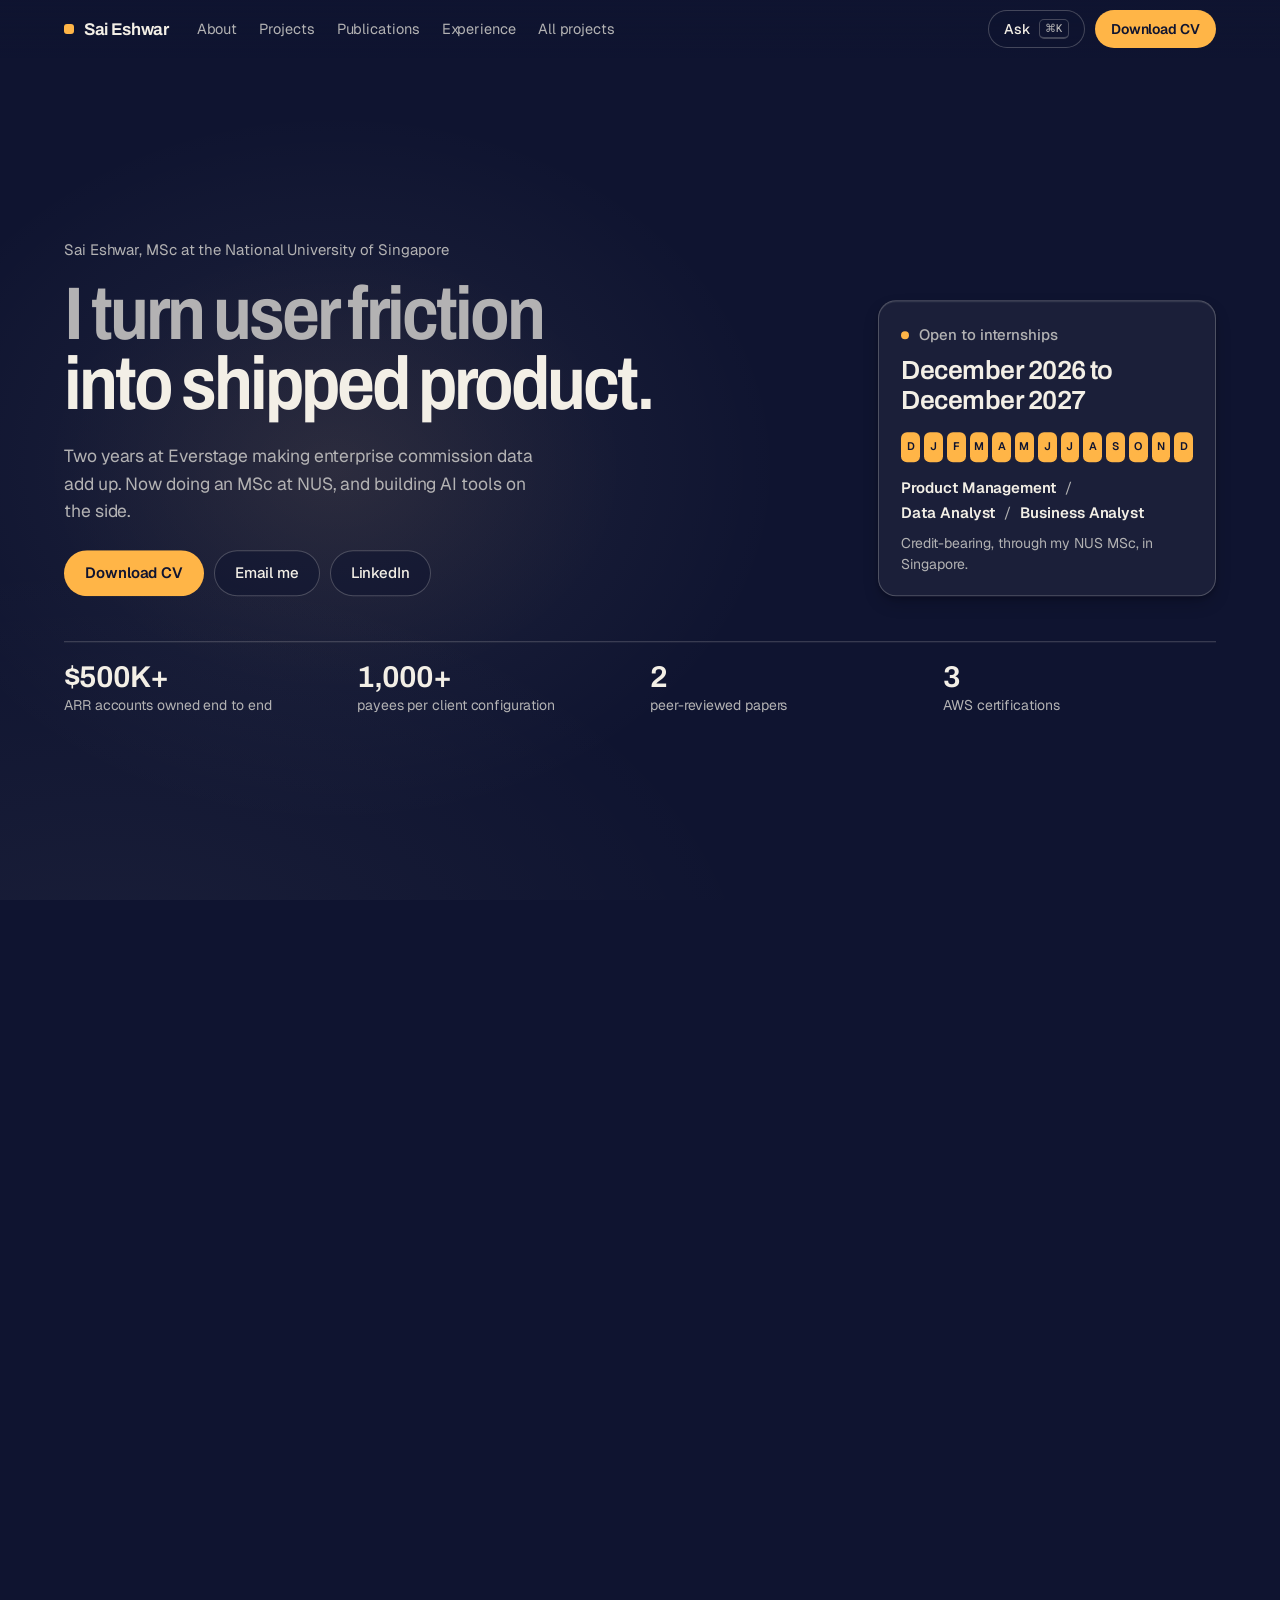
==== commit 2a420b59: "v4.1 (preview): rewrite the story voice, and let the portrait turn in 3D - Copy: drop the repeated '" ====
--- a/index.html
+++ b/index.html
@@ -56,7 +56,7 @@
           <div class="hero__main">
             <p class="hero__who">Sai Eshwar, MSc at the National University of Singapore</p>
             <h1 class="hero__h1"><span class="hero__a">I turn user <span class="fx">friction</span></span> <span class="hero__b">into shipped product.</span></h1>
-            <p class="hero__sub">Two years owning enterprise SaaS implementations at Everstage. Now at NUS, building AI tools on the side.</p>
+            <p class="hero__sub">Two years at Everstage making enterprise commission data add up. Now doing an MSc at NUS, and building AI tools on the side.</p>
             <div class="acts">
               <a class="btn btn--accent" href="Sai_Eshwar_Resume.pdf" download>Download CV</a>
               <a class="btn btn--ghost" href="mailto:seshwarsai@gmail.com" data-mail>Email me</a>
@@ -79,31 +79,33 @@
         </div>
       </div>
 
-      <!-- MEET: the photo comes alive. Scroll and he smiles, scroll on and he
-           winks, then the narrator moves things along. face.js scrubs the
-           expression; story.js writes the two cue windows. -->
+      <!-- MEET: the photo comes alive. He turns to face you, smiles, winks,
+           and you can drag him round; then the narrator moves things along.
+           face.js scrubs the expression and the turn; story.js writes the two
+           cue windows. -->
       <div class="part meet" data-part="meet" data-label="Meet Sai" data-kind="meet" data-len="2.2">
         <div class="meet__fig" id="meet">
           <img class="meet__still" src="sai.webp" alt="Sai Eshwar" width="680" height="868" decoding="async">
         </div>
+        <p class="meet__hint" aria-hidden="true"><svg viewBox="0 0 24 12" aria-hidden="true"><path d="M7 2 2 6l5 4M17 2l5 4-5 4M2 6h20"/></svg>Go on, drag him round</p>
         <p class="meet__hi" data-cue="hi">Meet Sai.</p>
-        <h2 class="meet__line" data-cue="line">Now, let&rsquo;s get into what this guy has done.</h2>
+        <h2 class="meet__line" data-cue="line">Nice smile. Now show me the work.</h2>
       </div>
 
-      <!-- ABOUT, part one: who is this guy -->
+      <!-- ABOUT, part one: the recruiter's first question -->
       <article class="part" data-part="about" data-label="About" data-scene="route" data-kind="qa" data-len="1.25">
         <div class="fr" data-cue="fr">
           <p class="kick">About</p>
-          <h2>So. Who is this guy?</h2>
-          <p>Short version: a person who cannot leave a broken process alone. He asks the one follow-up question too many, then quietly builds the thing that makes the question unnecessary.</p>
+          <h2>Okay, Sai. Why should I keep scrolling?</h2>
+          <p>Every portfolio says passionate and detail-oriented. Skip that. Give me things I can check.</p>
         </div>
         <div class="sh sh--about" data-cue="sh">
-          <p>I'm Sai. For two years at Everstage, a sales-commission SaaS company, I owned enterprise implementations end to end: <b>$500K+ ARR</b> clients, configurations touching <b>1,000+ payees</b> each, while the company grew from $5M to $10M ARR. That job taught me the real skill in product: sitting with users until the actual problem shows up underneath the one they first described.</p>
+          <p>Fair. For two years I worked at Everstage, whose software pays salespeople their commission. When a client said a payout looked wrong, I found out why: I pulled their Salesforce, HubSpot and Stripe data apart in SQL and Python and traced it to the rule that caused it. These were <b>$500K+ ARR</b> accounts, with <b>1,000+ people</b> paid from each plan.</p>
           <dl class="facts">
-            <dt>Now</dt><dd>MSc, Management of Technology and Innovation, NUS, Singapore</dd>
+            <dt class="facts__opt">Now</dt><dd class="facts__opt">MSc, Management of Technology and Innovation, NUS, Singapore</dd>
             <dt>Before</dt><dd>Everstage (2024 to 2026) &middot; research intern, University of Cyprus (2023)</dd>
-            <dt>Receipts</dt><dd>2 peer-reviewed papers &middot; 3 AWS certifications &middot; Certified ScrumMaster</dd>
-            <dt>After hours</dt><dd>Building AI tools, including the terminal behind the Ask button</dd>
+            <dt>Works in</dt><dd>SQL, Python, Apache Superset, Supabase and Postgres, N8N</dd>
+            <dt class="facts__opt">Can be checked</dt><dd class="facts__opt">2 peer-reviewed papers &middot; 3 AWS certifications &middot; Certified ScrumMaster</dd>
           </dl>
         </div>
       </article>
@@ -112,8 +114,8 @@
       <article class="part" data-part="lens" data-label="Your role" data-kind="duo" data-len="1.15">
         <div class="fr" data-cue="fr">
           <p class="kick">About, continued</p>
-          <h2>Fine. But is he right for <em>your</em> role?</h2>
-          <p>Pick what you are hiring for. He will make his case in one paragraph, and your email to him will already have the right subject line.</p>
+          <h2>Right. So which role are you filling?</h2>
+          <p>Pick one. His answer changes to match, and so does the subject line of every email button on this page.</p>
           <div class="lens" role="group" aria-label="What are you hiring for?">
             <button type="button" class="lens__b" data-lens="pm" aria-pressed="true">Product Management</button>
             <button type="button" class="lens__b" data-lens="da" aria-pressed="false">Data Analyst</button>
@@ -122,9 +124,9 @@
         </div>
         <div class="sh" data-cue="sh">
           <div class="lens__text" aria-live="polite">
-            <p data-for="pm">I have done PM work without the title. At Everstage I sat between customers, engineering and product, turning <i>&ldquo;this commission is wrong&rdquo;</i> into requirements someone could build. On my own I run the whole loop: I scoped NourishAI, built it, and already know what ships next. Certified ScrumMaster, HelloPM Tech for PM, and a Forage PM simulation where I argued 7-day retention over DAU.</p>
-            <p data-for="da" hidden>Data was already half my title: I was a Senior Solution and Data Analyst at Everstage. There I took Salesforce, HubSpot and Stripe data apart with SQL and Python to find where commission logic broke, and built the Superset dashboards leadership used for MRR, CAC and quota attainment. On my own time I reconciled 8,000+ rows of election results into one headline: 163 of 234 seats flipped.</p>
-            <p data-for="ba" hidden>Translating between people who speak different languages is the job I already did. At Everstage I was the bridge between product, engineering and customer success for $500K+ ARR accounts: gathering requirements, finding the logic gaps in compensation plans, and streamlining the reporting. I will happily draw the process map, then automate half of it, like the Fathom-to-Freshdesk pipeline that retired a manual step from every customer call.</p>
+            <p data-for="pm">I've done PM work without the title. At Everstage I sat between customers, engineering and product, and turned <i>&ldquo;this commission is wrong&rdquo;</i> into requirements an engineer could actually build. On my own projects I run the whole loop: I scoped NourishAI, built it, and know what goes in next. I'm a Certified ScrumMaster, did HelloPM's Tech for PM, and in a Forage PM simulation I argued for 7-day retention over DAU.</p>
+            <p data-for="da" hidden>My last title was Senior Solution and Data Analyst, so this one isn't a stretch. At Everstage I wrote the SQL and Python that took Salesforce, HubSpot and Stripe data apart, turned clients' Excel formula sheets into working commission logic, and built the Apache Superset dashboards leadership read for MRR, CAC, TCV and quota attainment. On my own time I cleaned 8,000+ rows of election data where the names never matched across years, and got it down to one number a newsroom could print: 163 of 234 seats changed party.</p>
+            <p data-for="ba" hidden>Most of my Everstage job was translation. A client described their commission plan one way, engineering needed it written another way, and for $500K+ ARR accounts I was the person in between: gathering requirements, finding the gaps in the plan logic, and tidying up the reporting. I like drawing the process map and then automating half of it, like the Fathom-to-Freshdesk pipeline that took a copy-paste step out of every customer call.</p>
           </div>
           <div class="acts"><a class="btn btn--accent" href="mailto:seshwarsai@gmail.com" data-mail>Email me about this role</a></div>
         </div>
@@ -136,7 +138,7 @@
         <div class="fr" data-cue="fr">
           <p class="kick"><span>Project 1 of 11</span> NourishAI &middot; 2026 &middot; AI product</p>
           <h2>Try asking a food app for &ldquo;high-protein, under 500 calories, not fried.&rdquo;</h2>
-          <p>It hears &ldquo;food.&rdquo; The real blocker: restaurant menus carry no nutrition data at all, so the question has nothing to run against.</p>
+          <p>Most apps just hear &ldquo;food.&rdquo; And even a clever one would fail, because restaurant menus don't list calories or protein in the first place.</p>
         </div>
         <div class="sh" data-cue="sh">
           <p>So I made the data exist. An LLM pipeline generates and enriches every dish with calories, macros and tags and loads it into Supabase. Then Claude Haiku turns your sentence into rules and Postgres ranks the dishes. The API key never touches the browser.</p>
@@ -151,7 +153,7 @@
           <p>The giant channel might be coasting. The one quietly winning your audience might be a tenth its size.</p>
         </div>
         <div class="sh" data-cue="sh">
-          <p>Content Arena finds the channels that are actually comparable and turns their performance into normalised engagement signals, so size stops pretending to be success.</p>
+          <p>Content Arena finds the channels that are actually comparable and scores them on engagement normalised for size, so a big channel doesn't automatically look like a strong one.</p>
           <p class="cap"><b>Result:</b> a defensible answer to who your real rivals are and which levers separate you, instead of gut feel.</p>
         </div>
       </article>
@@ -160,7 +162,7 @@
         <div class="fr" data-cue="fr">
           <p class="kick"><span>Project 3 of 11</span> Decoding the 2026 Tamil Nadu Election &middot; Data analysis</p>
           <h2>8,000+ rows of election data, two cycles, and names that refused to match.</h2>
-          <p>All 234 constituencies, and a newsroom that wanted one clear story. The newsroom was fictional (a Codebasics challenge). The deadline felt very real.</p>
+          <p>All 234 constituencies, for a newsroom that wanted one clear story. The newsroom was made up for a Codebasics challenge. The data came straight from the Election Commission of India.</p>
         </div>
         <div class="sh" data-cue="sh">
           <p>I cleaned and reconciled both cycles in Python, computed seat flips, vote-share swings and margins, and shipped seven charts and an eleven-slide deck.</p>
@@ -184,7 +186,7 @@
         <div class="fr" data-cue="fr">
           <p class="kick"><span>Project 5 of 11</span> AI Voice Agent for L1 Support &middot; 2025</p>
           <h2>Support agents answering the same question for the hundredth time today.</h2>
-          <p>Tier 1 calls: known answers, live humans, every single call.</p>
+          <p>Tier 1 questions have known answers, and a person still picks up every one of them.</p>
         </div>
         <div class="sh" data-cue="sh">
           <p>I built a voice agent with ElevenLabs and N8N, curated its knowledge base from scratch, and grounded every answer with RAG, so it answers from the knowledge base instead of improvising.</p>
@@ -200,7 +202,7 @@
         </div>
         <div class="sh" data-cue="sh">
           <p>An N8N pipeline now does it alone. The call ends, a webhook fires, and the AI summary and recording land in the right Freshdesk ticket, with routing logic for the edge cases.</p>
-          <p class="cap"><b>Result:</b> zero-touch call documentation. The copy-paste job was retired with full honours.</p>
+          <p class="cap"><b>Result:</b> call notes reach the right ticket without anyone touching them.</p>
         </div>
       </article>
 
@@ -208,11 +210,11 @@
         <div class="fr" data-cue="fr">
           <p class="kick"><span>Project 7 of 11</span> IoV Security with ASCON &middot; 2023 to 2024 &middot; Research</p>
           <h2>Cars on 5G share safety-critical data on hardware too small for heavy encryption.</h2>
-          <p>Strong security is too slow. Fast security is too weak. &ldquo;Just pick one,&rdquo; said nobody who drives.</p>
+          <p>Strong encryption is too slow for that hardware, and fast encryption is too weak to trust with a moving car.</p>
         </div>
         <div class="sh" data-cue="sh">
           <p>I ran the ASCON lightweight cipher on Raspberry Pi boards over MQTT, attacked the setup with DoS and man-in-the-middle simulations, and trained an ensemble ML classifier to catch the intrusions.</p>
-          <p class="cap"><b>Result:</b> 99.95% DoS detection accuracy, NPCR 99.42%, and a Springer Nature paper. More on that shortly.</p>
+          <p class="cap"><b>Result:</b> 99.95% DoS detection accuracy, NPCR 99.42%, and a Springer Nature paper, which comes up again in a moment.</p>
         </div>
       </article>
 
@@ -220,7 +222,7 @@
         <div class="fr" data-cue="fr">
           <p class="kick"><span>Project 8 of 11</span> Crop Yield Predictor &middot; 2023 &middot; Machine learning</p>
           <h2>Crops chosen by tradition, while the soil holds the actual answer.</h2>
-          <p>Soil type, moisture, pH and crop history predict what will grow. Tradition has never once checked the pH.</p>
+          <p>Soil type, moisture, pH and crop history say a lot about what will grow, if anyone actually reads them.</p>
         </div>
         <div class="sh" data-cue="sh">
           <p>I engineered features from Kaggle agricultural datasets and trained a Random Forest, validated on held-out data, that turns soil readings into a crop recommendation.</p>
@@ -244,11 +246,11 @@
         <div class="fr" data-cue="fr">
           <p class="kick"><span>Project 10 of 11</span> Posture Correcting Device &middot; 2024 &middot; Hardware</p>
           <h2>You are probably slouching right now.</h2>
-          <p>Bad posture builds up over long desk sessions, and you notice only when your back files a formal complaint.</p>
+          <p>It builds up slowly over long desk sessions, and you only notice once your back starts hurting.</p>
         </div>
         <div class="sh" data-cue="sh">
           <p>I built a wearable around an Arduino Nano with an accelerometer and gyroscope, plus Embedded C that spots misalignment in real time and fires a vibration motor.</p>
-          <p class="cap"><b>Result:</b> a polite buzz the moment you slump. Sit up. It is watching.</p>
+          <p class="cap"><b>Result:</b> a short buzz the moment you slump, so you fix it before it hurts.</p>
         </div>
       </article>
 
@@ -256,7 +258,7 @@
         <div class="fr" data-cue="fr">
           <p class="kick"><span>Project 11 of 11</span> Federated Learning for D2D Networks &middot; 2023 &middot; Research internship</p>
           <h2>Devices that must decide how to talk to each other, with nobody in charge.</h2>
-          <p>Device-to-device networks balance energy, distance and signal quality without a central coordinator. Group projects, but for radios.</p>
+          <p>In a device-to-device network, each phone has to trade off energy, distance and signal quality on its own, without a central coordinator.</p>
         </div>
         <div class="sh" data-cue="sh">
           <p>Onsite at the University of Cyprus, I simulated a decentralised network in NS3, clustered its nodes four different ways, and trained a neural network to pick transmission modes.</p>
@@ -268,20 +270,20 @@
       <article class="part" data-part="pubs" data-label="Publications" data-scene="papers" data-kind="qa" data-len="1.4">
         <div class="fr" data-cue="fr">
           <p class="kick">Publications</p>
-          <h2>Right. Publications. What has this guy actually published?</h2>
-          <p>Two peer-reviewed journal papers about keeping connected cars from getting hacked. Real journals. Real reviewers. He will absolutely bring this up in the interview.</p>
+          <h2>You keep mentioning papers. Are they real?</h2>
+          <p>Two peer-reviewed journal papers on keeping connected cars safe from attacks. Both have DOIs, so you can click through and check.</p>
         </div>
         <div class="sh sh--pubs" data-cue="sh">
           <ol class="pubs">
             <li>
               <p class="pubs__meta">2026 &middot; Russian Microelectronics, vol. 55 no. 1 &middot; Pleiades Publishing, distributed by Springer Nature &middot; Scopus indexed</p>
               <a class="pubs__t" href="https://doi.org/10.1134/S106373972660007X" target="_blank" rel="noopener">Quantum-Resistant Microelectronic Cryptography for Securing Vehicular Networks</a>
-              <p class="pubs__tr"><b>In plain words:</b> cryptography for cars, built to hold up even against quantum computers. Planning ahead is a personality trait.</p>
+              <p class="pubs__tr"><b>In plain words:</b> encryption for car networks that is designed to keep holding up once quantum computers can break today's methods.</p>
             </li>
             <li>
               <p class="pubs__meta">2025 &middot; Discover Internet of Things &middot; Springer Nature &middot; Open Access</p>
               <a class="pubs__t" href="https://doi.org/10.1007/s43926-025-00226-1" target="_blank" rel="noopener">Improving Security in 5G Vehicular Networks Using ASCON and Machine Learning based NIDS</a>
-              <p class="pubs__tr"><b>In plain words:</b> encryption light enough for a Raspberry Pi, plus an intrusion detector at 99.95% DoS detection accuracy. Your car's data, now with a bouncer.</p>
+              <p class="pubs__tr"><b>In plain words:</b> encryption light enough to run on a Raspberry Pi, plus an intrusion detector that caught DoS attacks with 99.95% accuracy.</p>
             </li>
           </ol>
         </div>
@@ -292,7 +294,7 @@
         <div class="peak__copy" data-cue="peak">
           <p class="kick">All of that, available</p>
           <h2>Open to internships from December 2026 to December 2027.</h2>
-          <p>Credit-bearing, through my NUS MSc, in Singapore. <span data-role="pm">Product Management</span>, <span data-role="da">Data Analyst</span> or <span data-role="ba">Business Analyst</span>.</p>
+          <p>Credit-bearing, through my NUS MSc, in Singapore, as a <span data-role="pm">Product Management</span>, <span data-role="da">Data Analyst</span> or <span data-role="ba">Business Analyst</span> intern.</p>
           <div class="acts">
             <a class="btn btn--accent" href="Sai_Eshwar_Resume.pdf" download>Download CV</a>
             <a class="btn btn--ghost" href="mailto:seshwarsai@gmail.com" data-mail>seshwarsai@gmail.com</a>
--- a/site.css
+++ b/site.css
@@ -165,6 +165,19 @@
   background: radial-gradient(closest-side, color-mix(in oklab, var(--a) 22%, transparent), transparent);
 }
 .meet__still, .meet__cv { position: absolute; inset: 0; width: 100%; height: 100%; display: block; }
+/* he can be turned: grab him on desktop, drag sideways on a phone (vertical
+   swipes still scroll the page) */
+.meet__fig { pointer-events: auto; cursor: grab; touch-action: pan-y; user-select: none; -webkit-user-select: none; }
+.meet__fig.is-dragging { cursor: grabbing; }
+.meet__gl { transform-origin: 50% 58%; }
+.meet__hint {
+  position: absolute; left: 50%; bottom: 96px; translate: -50% 0; margin: 0; z-index: 2; opacity: 0; pointer-events: none;
+  display: inline-flex; align-items: center; gap: 10px; padding: 9px 16px; border-radius: 999px;
+  font: italic 500 16px/1 var(--font-voice); color: var(--ink);
+  background: color-mix(in oklab, var(--g) 70%, transparent); border: 1px solid var(--sc-hairline-strong);
+  backdrop-filter: blur(8px); white-space: nowrap;
+}
+.meet__hint svg { width: 22px; height: 11px; fill: none; stroke: var(--a); stroke-width: 1.8; stroke-linecap: round; stroke-linejoin: round; }
 .meet__hi {
   position: absolute; left: var(--sc-gutter); top: 52%; translate: 0 -50%; margin: 0; max-width: 14rem;
   font: italic 500 clamp(1.8rem, 1rem + 1.8vw, 2.9rem)/1.05 var(--font-voice); color: var(--soft);
@@ -357,6 +370,8 @@
 
   .meet__hi, .meet__line { top: calc(var(--bar-h) + 18px); translate: none; right: var(--sc-gutter); width: auto; max-width: none; }
   .meet__hi { font-size: clamp(1.6rem, 7vw, 2rem); }
+  .meet__hint { bottom: 82px; font-size: 14.5px; white-space: nowrap; }
+  .facts__opt { display: none; }
   .meet__line { font-size: clamp(1.8rem, 7.6vw, 2.3rem); }
 
   .fr, .sh { width: auto; left: var(--sc-gutter); right: var(--sc-gutter); }
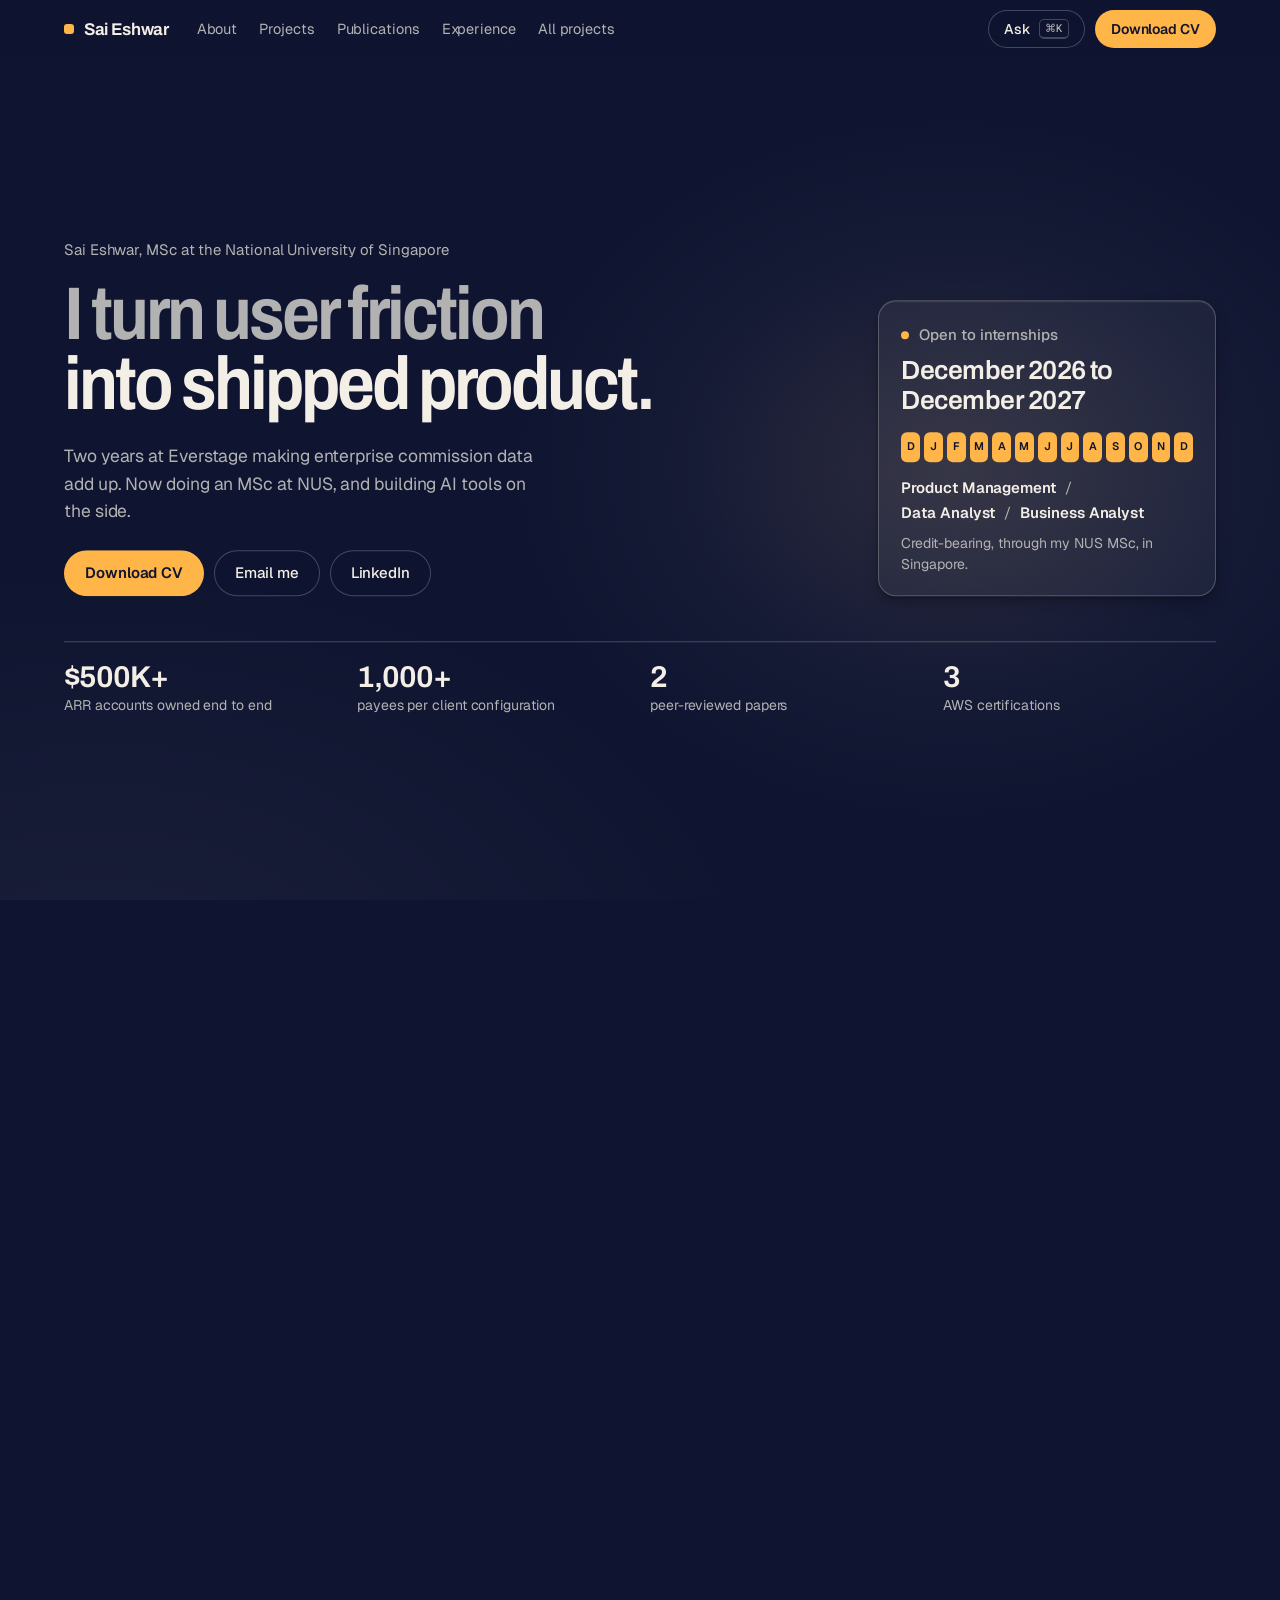
==== commit fd9af6df: "Portrait back to 2D: remove the 3D relief, drag and depth map face.js restored to the flat version (" ====
--- a/index.html
+++ b/index.html
@@ -79,15 +79,13 @@
         </div>
       </div>
 
-      <!-- MEET: the photo comes alive. He turns to face you, smiles, winks,
-           and you can drag him round; then the narrator moves things along.
-           face.js scrubs the expression and the turn; story.js writes the two
-           cue windows. -->
+      <!-- MEET: the photo comes alive. Scroll and he smiles, scroll on and he
+           winks, then the narrator moves things along. face.js scrubs the
+           expression; story.js writes the two cue windows. -->
       <div class="part meet" data-part="meet" data-label="Meet Sai" data-kind="meet" data-len="2.2">
         <div class="meet__fig" id="meet">
           <img class="meet__still" src="sai.webp" alt="Sai Eshwar" width="680" height="868" decoding="async">
         </div>
-        <p class="meet__hint" aria-hidden="true"><svg viewBox="0 0 24 12" aria-hidden="true"><path d="M7 2 2 6l5 4M17 2l5 4-5 4M2 6h20"/></svg>Go on, drag him round</p>
         <p class="meet__hi" data-cue="hi">Meet Sai.</p>
         <h2 class="meet__line" data-cue="line">Nice smile. Now show me the work.</h2>
       </div>
--- a/site.css
+++ b/site.css
@@ -165,19 +165,6 @@
   background: radial-gradient(closest-side, color-mix(in oklab, var(--a) 22%, transparent), transparent);
 }
 .meet__still, .meet__cv { position: absolute; inset: 0; width: 100%; height: 100%; display: block; }
-/* he can be turned: grab him on desktop, drag sideways on a phone (vertical
-   swipes still scroll the page) */
-.meet__fig { pointer-events: auto; cursor: grab; touch-action: pan-y; user-select: none; -webkit-user-select: none; }
-.meet__fig.is-dragging { cursor: grabbing; }
-.meet__gl { transform-origin: 50% 58%; }
-.meet__hint {
-  position: absolute; left: 50%; bottom: 96px; translate: -50% 0; margin: 0; z-index: 2; opacity: 0; pointer-events: none;
-  display: inline-flex; align-items: center; gap: 10px; padding: 9px 16px; border-radius: 999px;
-  font: italic 500 16px/1 var(--font-voice); color: var(--ink);
-  background: color-mix(in oklab, var(--g) 70%, transparent); border: 1px solid var(--sc-hairline-strong);
-  backdrop-filter: blur(8px); white-space: nowrap;
-}
-.meet__hint svg { width: 22px; height: 11px; fill: none; stroke: var(--a); stroke-width: 1.8; stroke-linecap: round; stroke-linejoin: round; }
 .meet__hi {
   position: absolute; left: var(--sc-gutter); top: 52%; translate: 0 -50%; margin: 0; max-width: 14rem;
   font: italic 500 clamp(1.8rem, 1rem + 1.8vw, 2.9rem)/1.05 var(--font-voice); color: var(--soft);
@@ -370,7 +357,6 @@
 
   .meet__hi, .meet__line { top: calc(var(--bar-h) + 18px); translate: none; right: var(--sc-gutter); width: auto; max-width: none; }
   .meet__hi { font-size: clamp(1.6rem, 7vw, 2rem); }
-  .meet__hint { bottom: 82px; font-size: 14.5px; white-space: nowrap; }
   .facts__opt { display: none; }
   .meet__line { font-size: clamp(1.8rem, 7.6vw, 2.3rem); }
 
